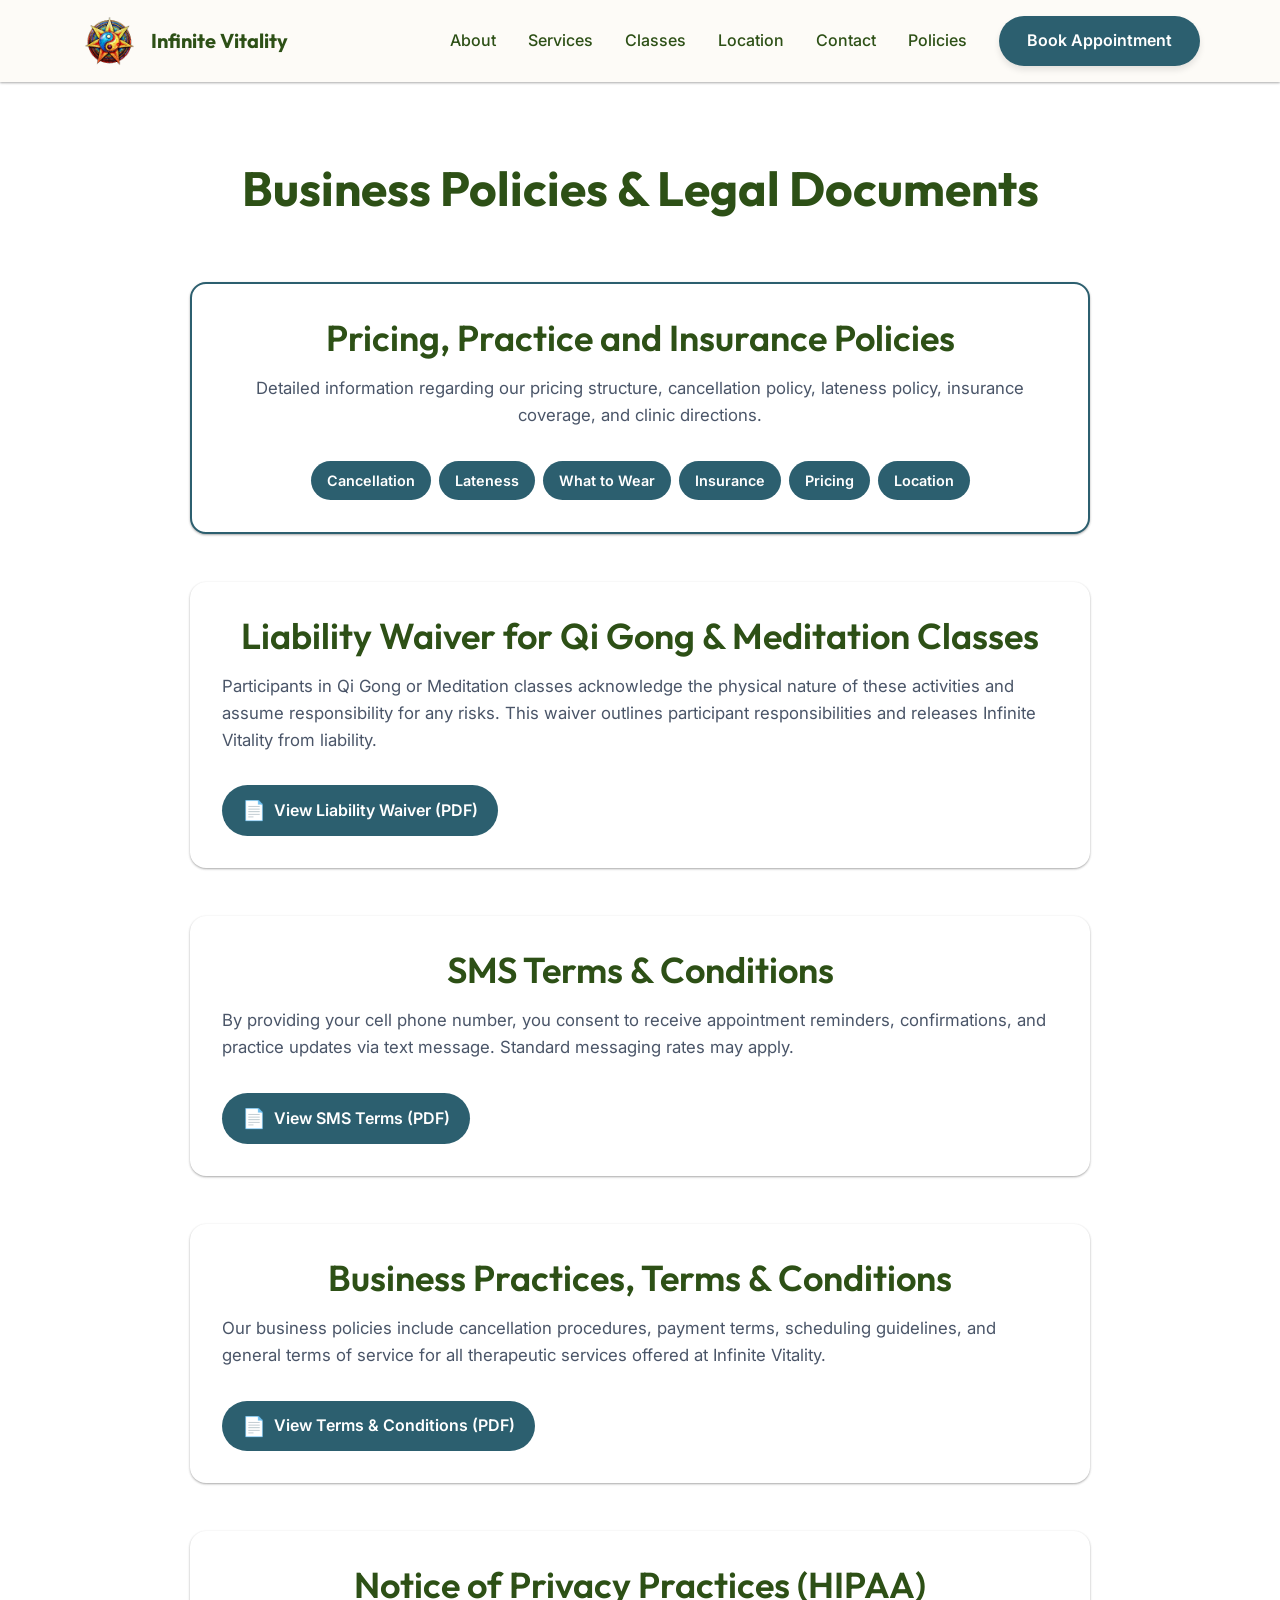
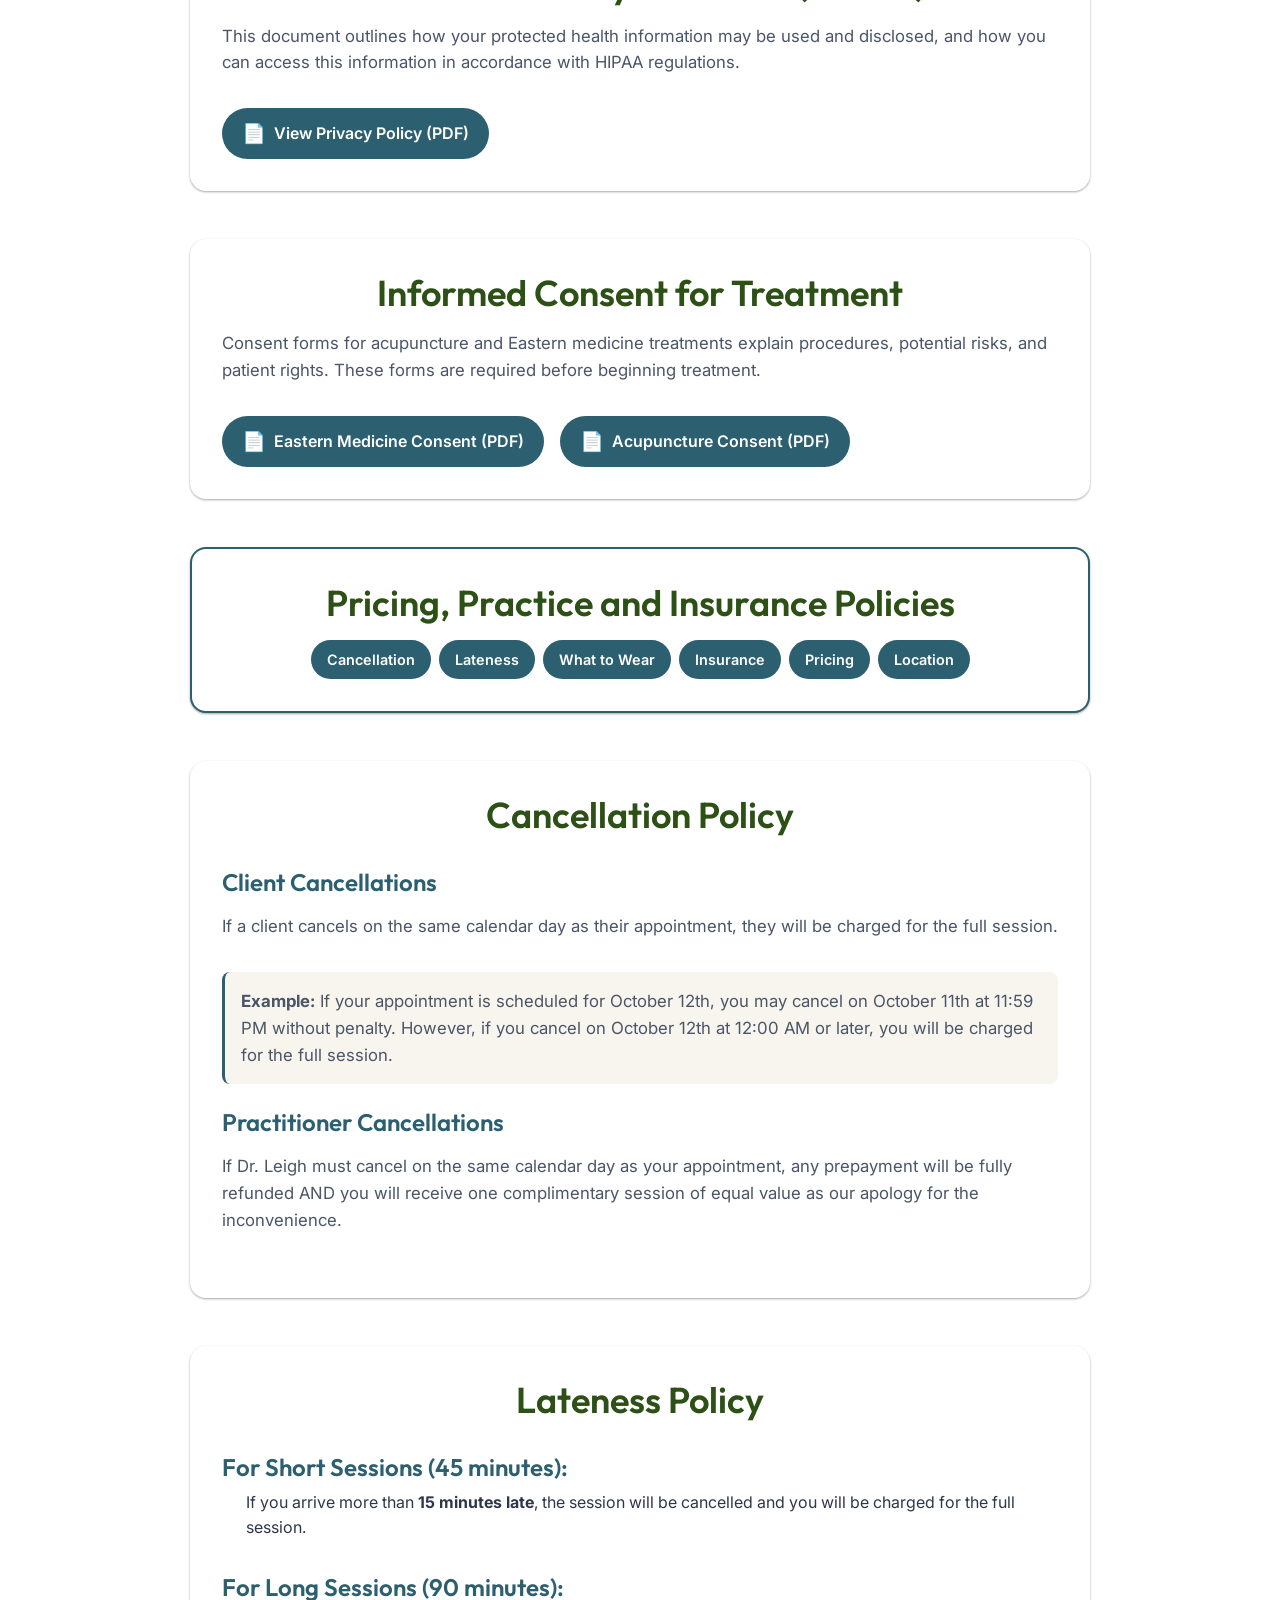
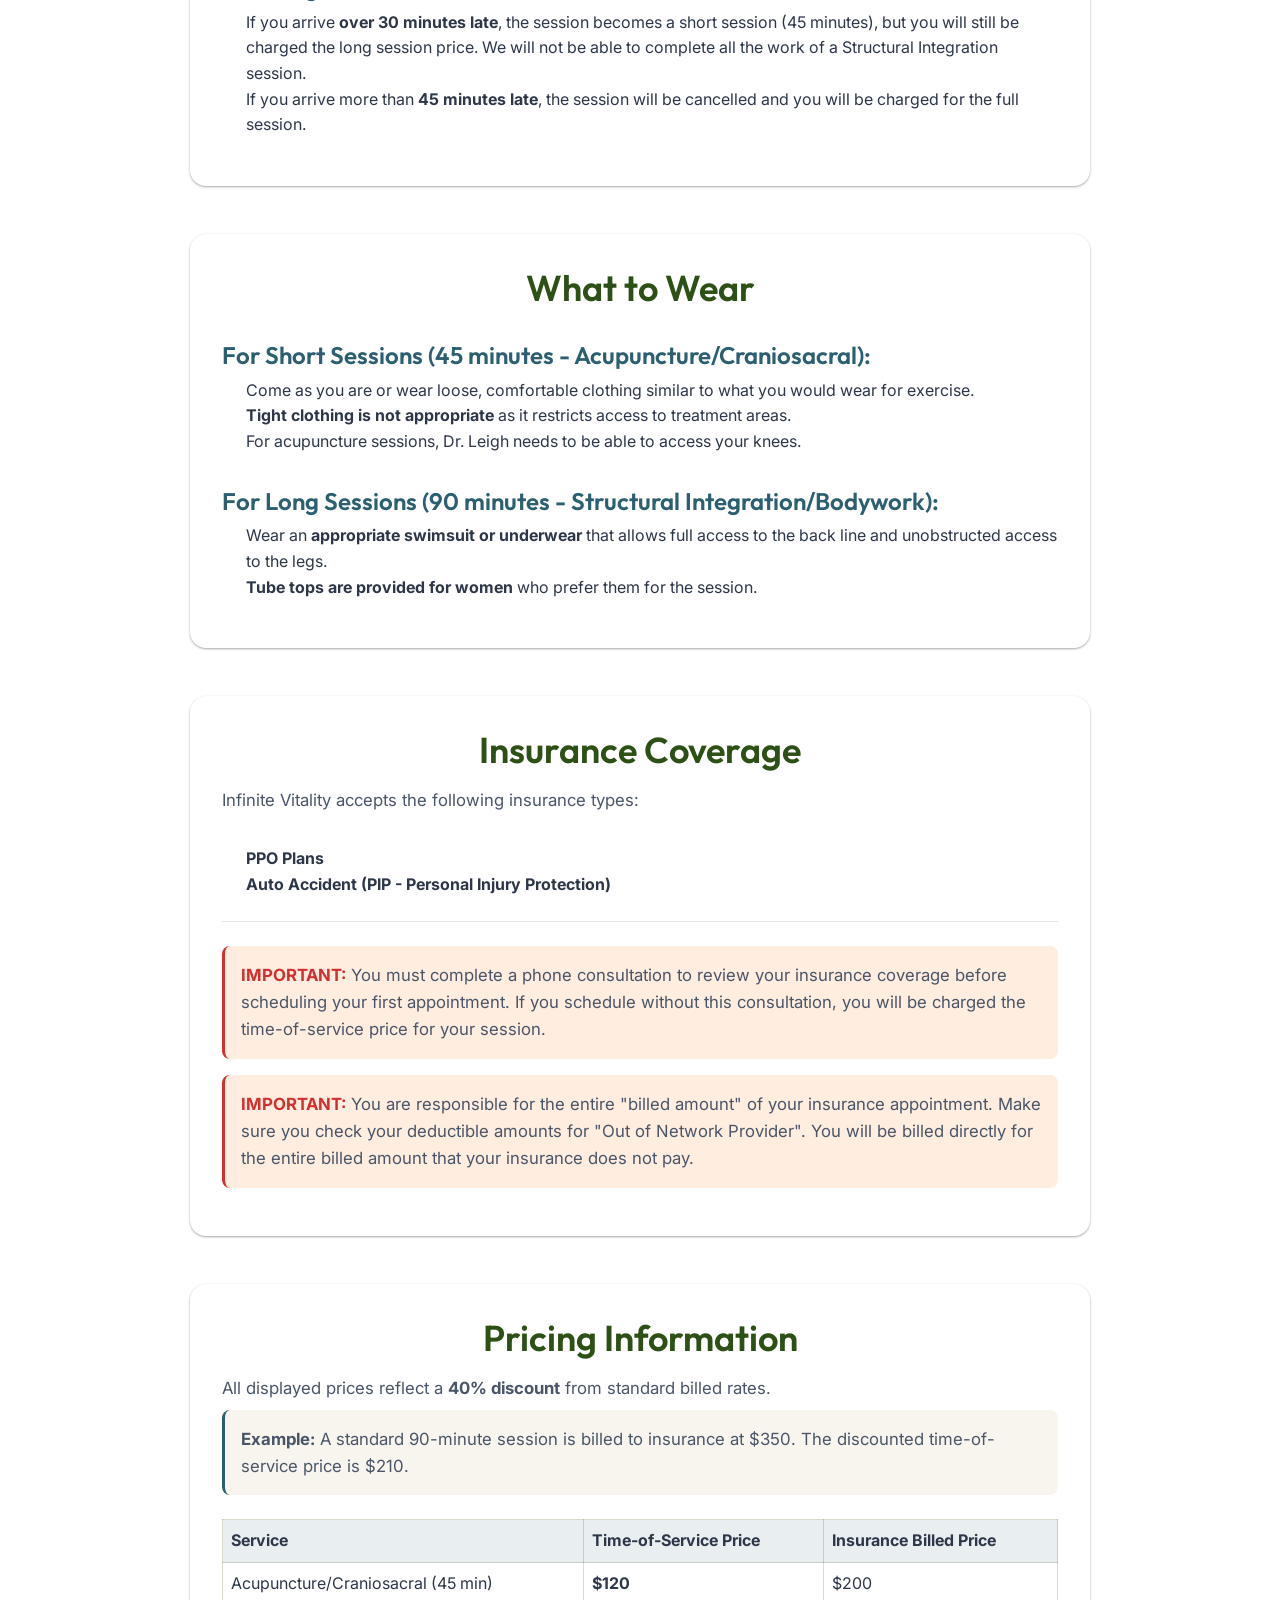
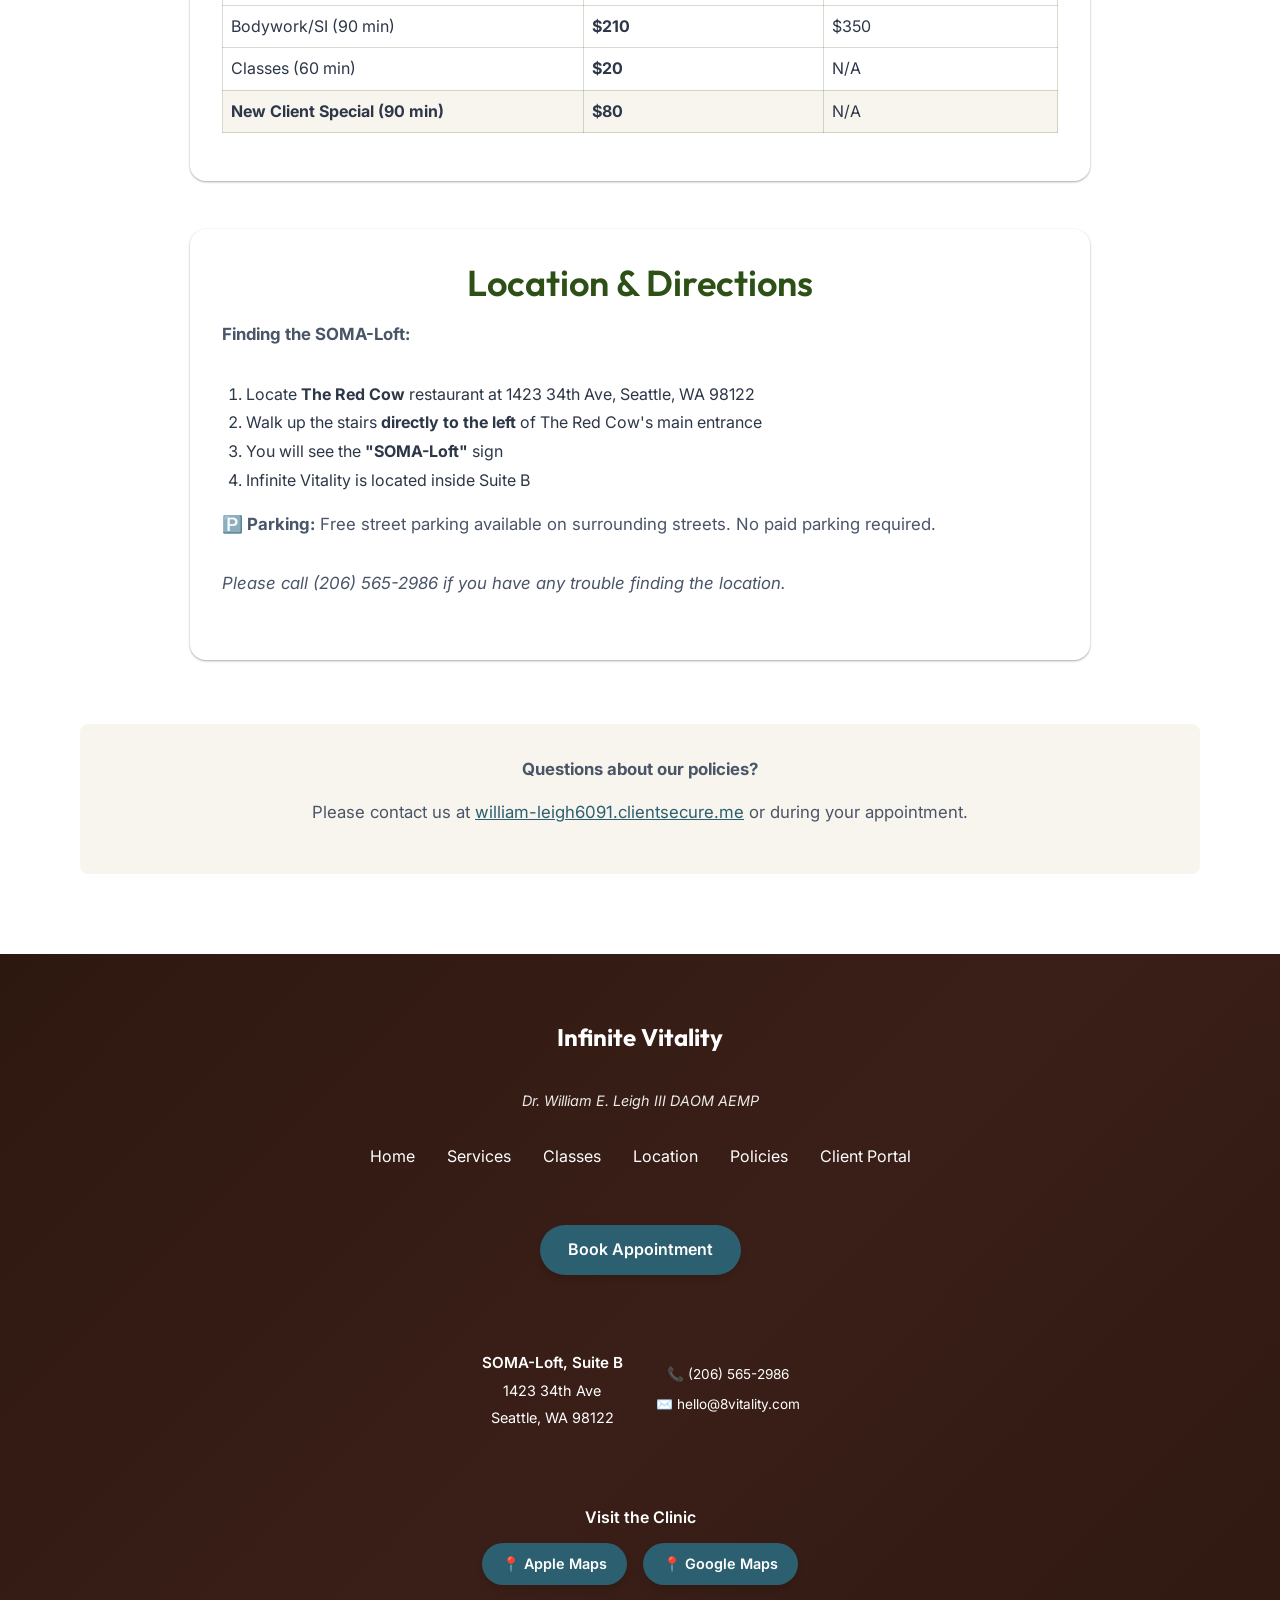
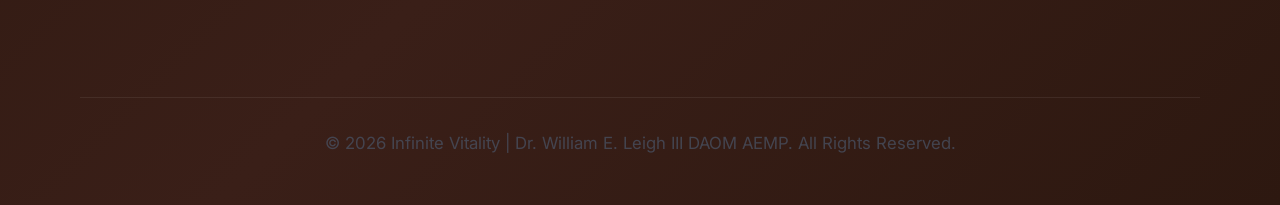
==== Policies/index.html @ d95d21ef "Audit and upgrade mobile responsiveness and SEO for Policies page: move styles to CSS, responsive gr" ====
<!DOCTYPE html>
<html lang="en">

<head>
    <meta charset="UTF-8">
    <meta name="viewport" content="width=device-width, initial-scale=1.0">
    <title>Policies | Infinite Vitality - Dr. William E. Leigh III</title>
    <meta name="description"
        content="Business policies, privacy practices, and terms & conditions for Infinite Vitality in Seattle, WA.">

    <!-- Open Graph / Social Meta Tags -->
    <meta property="og:type" content="website">
    <meta property="og:url" content="https://8vitality.com/Policies/">
    <meta property="og:title" content="Policies | Infinite Vitality - Dr. William E. Leigh III">
    <meta property="og:description"
        content="View our practice policies, insurance information, pricing, and legal documents for holistic medicine services in Seattle.">
    <meta property="og:image" content="https://8vitality.com/resources/hero-extra-large.jpg">

    <!-- Twitter Meta Tags -->
    <meta name="twitter:card" content="summary_large_image">
    <meta name="twitter:title" content="Policies | Infinite Vitality">
    <meta name="twitter:description" content="Practice policies and information for Infinite Vitality in Seattle, WA">
    <meta name="twitter:image" content="https://8vitality.com/resources/hero-extra-large.jpg">

    <!-- Additional SEO Meta Tags -->
    <meta name="author" content="Dr. William E. Leigh III DAOM AEMP">
    <meta name="geo.region" content="US-WA">
    <meta name="geo.placename" content="Seattle">
    <meta name="geo.position" content="47.609722;-122.322222">
    <meta name="ICBM" content="47.609722, -122.322222">
    <meta name="robots" content="index, follow">
    <meta name="language" content="en-US">

    <!-- Fonts -->
    <link rel="preconnect" href="https://fonts.googleapis.com">
    <link rel="preconnect" href="https://fonts.gstatic.com" crossorigin>
    <link href="https://fonts.googleapis.com/css2?family=Inter:wght@400;500;600&family=Outfit:wght@500;700&display=swap"
        rel="stylesheet">

    <!-- Styles -->
    <link rel="stylesheet" href="../css/style.css">

    <!-- Favicon -->
    <link rel="icon" type="image/png" href="../resources/favicon_medium.png" sizes="32x32">
    <link rel="icon" type="image/png" href="../resources/favicon_small.png" sizes="16x16">

    <!-- Canonical URL -->
    <link rel="canonical" href="https://8vitality.com/Policies/">

</head>

<body>

    <header>
        <div class="container">
            <nav>
                <a href="../" class="logo">
                    <img src="../resources/Rainbow-Logo-small.png" alt="Infinite Vitality Logo">
                    <span>Infinite Vitality</span>
                </a>

                <div class="nav-links">
                    <a href="../index.html#about" class="nav-item">About</a>
                    <a href="../index.html#services" class="nav-item">Services</a>
                    <a href="../index.html#classes" class="nav-item">Classes</a>
                    <a href="../index.html#location" class="nav-item">Location</a>
                    <a href="../index.html#contact" class="nav-item">Contact</a>
                    <a href="./index.html" class="nav-item">Policies</a>
                    <a href="https://william-leigh6091.clientsecure.me" class="btn btn-primary" target="_blank"
                        rel="noopener">Book Appointment</a>
                </div>

                <!-- Mobile Menu Toggle -->
                <button class="mobile-menu-toggle" aria-label="Toggle mobile menu" aria-expanded="false">
                    <span class="hamburger-line"></span>
                    <span class="hamburger-line"></span>
                    <span class="hamburger-line"></span>
                </button>
            </nav>
        </div>
    </header>

    <main>
        <!-- Policies Section -->
        <section class="section" style="margin-top: 80px; background-color: var(--color-white);">
            <div class="container">
                <h1 style="text-align: center; margin-bottom: var(--spacing-lg);">Business Policies & Legal Documents
                </h1>

                <div class="policy-grid">

                    <!-- Pricing & Practice Policies Link (New Top Card) -->
                    <article class="policy-card" style="border: 2px solid var(--color-accent); text-align: center;">
                        <h2>Pricing, Practice and Insurance Policies</h2>
                        <p>Detailed information regarding our pricing structure, cancellation policy, lateness policy,
                            insurance coverage, and clinic directions.</p>
                        <div class="policy-links" style="justify-content: center; gap: 0.5rem; margin-top: 1rem;">
                            <a href="#cancellation-policy" class="pdf-link"
                                style="font-size: 0.9rem; padding: 8px 16px;">Cancellation</a>
                            <a href="#lateness-policy" class="pdf-link"
                                style="font-size: 0.9rem; padding: 8px 16px;">Lateness</a>
                            <a href="#what-to-wear-policy" class="pdf-link"
                                style="font-size: 0.9rem; padding: 8px 16px;">What to Wear</a>
                            <a href="#insurance-policy" class="pdf-link"
                                style="font-size: 0.9rem; padding: 8px 16px;">Insurance</a>
                            <a href="#pricing-info" class="pdf-link"
                                style="font-size: 0.9rem; padding: 8px 16px;">Pricing</a>
                            <a href="#location-policy" class="pdf-link"
                                style="font-size: 0.9rem; padding: 8px 16px;">Location</a>
                        </div>
                    </article>

                    <!-- Liability Waiver -->
                    <article class="policy-card">
                        <h2>Liability Waiver for Qi Gong & Meditation Classes</h2>
                        <p>Participants in Qi Gong or Meditation classes acknowledge the physical nature of these
                            activities and assume responsibility for any risks. This waiver outlines participant
                            responsibilities and releases Infinite Vitality from liability.</p>
                        <div class="policy-links">
                            <a href="../resources/Informed-Consent-for-Acupuncture.pdf" target="_blank"
                                class="pdf-link">
                                <span class="pdf-icon"></span>
                                View Liability Waiver (PDF)
                            </a>
                        </div>
                    </article>

                    <!-- Cell Phone/SMS Terms -->
                    <article class="policy-card">
                        <h2>SMS Terms & Conditions</h2>
                        <p>By providing your cell phone number, you consent to receive appointment reminders,
                            confirmations, and practice updates via text message. Standard messaging rates may apply.
                        </p>
                        <div class="policy-links">
                            <a href="../resources/SMS-Terms-and-Conditions.pdf" target="_blank" class="pdf-link">
                                <span class="pdf-icon"></span>
                                View SMS Terms (PDF)
                            </a>
                        </div>
                    </article>

                    <!-- Business Terms -->
                    <article class="policy-card">
                        <h2>Business Practices, Terms & Conditions</h2>
                        <p>Our business policies include cancellation procedures, payment terms, scheduling guidelines,
                            and general terms of service for all therapeutic services offered at Infinite Vitality.</p>
                        <div class="policy-links">
                            <a href="../resources/Terms-and-Conditions.pdf" target="_blank" class="pdf-link">
                                <span class="pdf-icon"></span>
                                View Terms & Conditions (PDF)
                            </a>
                        </div>
                    </article>

                    <!-- Privacy Policy / HIPAA -->
                    <article class="policy-card">
                        <h2>Notice of Privacy Practices (HIPAA)</h2>
                        <p>This document outlines how your protected health information may be used and disclosed, and
                            how you can access this information in accordance with HIPAA regulations.</p>
                        <div class="policy-links">
                            <a href="../resources/Privacy-Policies.pdf" target="_blank" class="pdf-link">
                                <span class="pdf-icon"></span>
                                View Privacy Policy (PDF)
                            </a>
                        </div>
                    </article>

                    <!-- Consent Forms -->
                    <article class="policy-card">
                        <h2>Informed Consent for Treatment</h2>
                        <p>Consent forms for acupuncture and Eastern medicine treatments explain procedures, potential
                            risks, and patient rights. These forms are required before beginning treatment.</p>
                        <div class="policy-links">
                            <a href="../resources/Consent-for-Eaastern-Medicine.pdf" target="_blank" class="pdf-link">
                                <span class="pdf-icon"></span>
                                Eastern Medicine Consent (PDF)
                            </a>
                            <a href="../resources/Informed-Consent-for-Acupuncture.pdf" target="_blank"
                                class="pdf-link">
                                <span class="pdf-icon"></span>
                                Acupuncture Consent (PDF)
                            </a>
                        </div>
                    </article>

                    <!-- Pricing & Practice Policies -->
                    <!-- Pricing & Practice Policies Section Header -->
                    <article class="policy-card" id="pricing-policies"
                        style="border: 2px solid var(--color-accent); text-align: center;">
                        <h2 style="margin:0;">Pricing, Practice and Insurance Policies</h2>
                        <div class="policy-links" style="justify-content: center; gap: 0.5rem; margin-top: 1rem;">
                            <a href="#cancellation-policy" class="pdf-link"
                                style="font-size: 0.9rem; padding: 8px 16px;">Cancellation</a>
                            <a href="#lateness-policy" class="pdf-link"
                                style="font-size: 0.9rem; padding: 8px 16px;">Lateness</a>
                            <a href="#what-to-wear-policy" class="pdf-link"
                                style="font-size: 0.9rem; padding: 8px 16px;">What to Wear</a>
                            <a href="#insurance-policy" class="pdf-link"
                                style="font-size: 0.9rem; padding: 8px 16px;">Insurance</a>
                            <a href="#pricing-info" class="pdf-link"
                                style="font-size: 0.9rem; padding: 8px 16px;">Pricing</a>
                            <a href="#location-policy" class="pdf-link"
                                style="font-size: 0.9rem; padding: 8px 16px;">Location</a>
                        </div>
                    </article>

                    <!-- Cancellation Policy -->
                    <article class="policy-card" id="cancellation-policy">
                        <h2>Cancellation Policy</h2>

                        <h3>Client Cancellations</h3>
                        <p>If a client cancels on the same calendar day as their appointment, they will be charged for
                            the full session.</p>
                        <div
                            style="background: rgba(232, 220, 200, 0.3); padding: 1rem; border-radius: 8px; margin: 0.5rem 0 1rem 0; border-left: 3px solid var(--color-accent);">
                            <p style="margin: 0;"><strong>Example:</strong> If your appointment is scheduled for October
                                12th, you may cancel on October 11th at 11:59 PM without penalty. However, if you cancel
                                on October 12th at 12:00 AM or later, you will be charged for the full session.</p>
                        </div>

                        <h3 style="margin-top: 1.5rem;">Practitioner Cancellations</h3>
                        <p>If Dr. Leigh must cancel on the same calendar day as your appointment, any prepayment will be
                            fully refunded AND you will receive one complimentary session of equal value as our apology
                            for the inconvenience.</p>
                    </article>

                    <!-- Lateness Policy -->
                    <article class="policy-card" id="lateness-policy">
                        <h2>Lateness Policy</h2>

                        <h3>For Short Sessions (45 minutes):</h3>
                        <ul style="margin-left: 1.5rem; margin-bottom: 1rem;">
                            <li>If you arrive more than <strong>15 minutes late</strong>, the session will be cancelled
                                and you will be charged for the full session.</li>
                        </ul>

                        <h3>For Long Sessions (90 minutes):</h3>
                        <ul style="margin-left: 1.5rem; margin-bottom: 1rem;">
                            <li>If you arrive <strong>over 30 minutes late</strong>, the session becomes a short session
                                (45 minutes), but you will still be charged the long session price. We will not be able
                                to complete all the work of a Structural Integration session.</li>
                            <li>If you arrive more than <strong>45 minutes late</strong>, the session will be cancelled
                                and you will be charged for the full session.</li>
                        </ul>
                    </article>

                    <!-- What to Wear -->
                    <article class="policy-card" id="what-to-wear-policy">
                        <h2>What to Wear</h2>

                        <h3>For Short Sessions (45 minutes - Acupuncture/Craniosacral):</h3>
                        <ul style="margin-left: 1.5rem; margin-bottom: 1rem;">
                            <li>Come as you are or wear loose, comfortable clothing similar to what you would wear for
                                exercise.</li>
                            <li><strong>Tight clothing is not appropriate</strong> as it restricts access to treatment
                                areas.</li>
                            <li>For acupuncture sessions, Dr. Leigh needs to be able to access your knees.</li>
                        </ul>

                        <h3>For Long Sessions (90 minutes - Structural Integration/Bodywork):</h3>
                        <ul style="margin-left: 1.5rem; margin-bottom: 1rem;">
                            <li>Wear an <strong>appropriate swimsuit or underwear</strong> that allows full access to
                                the back line and unobstructed access to the legs.</li>
                            <li><strong>Tube tops are provided for women</strong> who prefer them for the session.</li>
                        </ul>
                    </article>

                    <!-- Insurance Coverage -->
                    <article class="policy-card" id="insurance-policy">
                        <h2>Insurance Coverage</h2>

                        <p>Infinite Vitality accepts the following insurance types:</p>
                        <ul style="margin-left: 1.5rem; margin-bottom: 0.5rem;">
                            <li><strong>PPO Plans</strong></li>
                            <li><strong>Auto Accident (PIP - Personal Injury Protection)</strong></li>
                        </ul>
                        <hr style="margin: 1.5rem 0; border: none; border-top: 1px solid rgba(0,0,0,0.1);">

                        <div
                            style="background: rgba(255, 200, 150, 0.3); padding: 1rem; border-radius: 8px; margin: 0.5rem 0 1rem 0; border-left: 3px solid #d32f2f;">
                            <p style="margin: 0;"><strong style="color: #d32f2f;">IMPORTANT:</strong> You must complete
                                a phone consultation to review your insurance coverage before scheduling your first
                                appointment. If you schedule without this consultation, you will be charged the
                                time-of-service price for your session.</p>
                        </div>

                        <div
                            style="background: rgba(255, 200, 150, 0.3); padding: 1rem; border-radius: 8px; margin: 0.5rem 0 1rem 0; border-left: 3px solid #d32f2f;">
                            <p style="margin: 0;"><strong style="color: #d32f2f;">IMPORTANT:</strong> You are
                                responsible for the entire "billed amount" of your insurance appointment. Make sure you
                                check your deductible amounts for "Out of Network Provider". You will be billed directly
                                for the entire billed amount that your insurance does not pay.</p>
                        </div>
                    </article>

                    <!-- Pricing Information -->
                    <article class="policy-card" id="pricing-info">
                        <h2>Pricing Information</h2>

                        <p style="margin-bottom: 0.5rem;">All displayed prices reflect a <strong>40% discount</strong>
                            from standard billed rates.</p>
                        <div
                            style="background: rgba(232, 220, 200, 0.3); padding: 1rem; border-radius: 8px; margin: 0 0 1.5rem 0; border-left: 3px solid var(--color-accent);">
                            <p style="margin: 0;"><strong>Example:</strong> A standard 90-minute session is billed to
                                insurance at $350. The discounted time-of-service price is $210.</p>
                        </div>

                        <div class="table-wrapper">
                            <table style="width: 100%; margin: 1rem 0; border-collapse: collapse;">
                                <thead>
                                    <tr style="background: rgba(44, 95, 111, 0.1);">
                                        <th
                                            style="padding: 0.5rem; text-align: left; border: 1px solid rgba(45, 80, 22, 0.2);">
                                            Service</th>
                                        <th
                                            style="padding: 0.5rem; text-align: left; border: 1px solid rgba(45, 80, 22, 0.2);">
                                            Time-of-Service Price</th>
                                        <th
                                            style="padding: 0.5rem; text-align: left; border: 1px solid rgba(45, 80, 22, 0.2);">
                                            Insurance Billed Price</th>
                                    </tr>
                                </thead>
                                <tbody>
                                    <tr>
                                        <td style="padding: 0.5rem; border: 1px solid rgba(45, 80, 22, 0.2);">
                                            Acupuncture/Craniosacral (45 min)</td>
                                        <td style="padding: 0.5rem; border: 1px solid rgba(45, 80, 22, 0.2);">
                                            <strong>$120</strong>
                                        </td>
                                        <td style="padding: 0.5rem; border: 1px solid rgba(45, 80, 22, 0.2);">$200</td>
                                    </tr>
                                    <tr>
                                        <td style="padding: 0.5rem; border: 1px solid rgba(45, 80, 22, 0.2);">
                                            Bodywork/SI
                                            (90 min)</td>
                                        <td style="padding: 0.5rem; border: 1px solid rgba(45, 80, 22, 0.2);">
                                            <strong>$210</strong>
                                        </td>
                                        <td style="padding: 0.5rem; border: 1px solid rgba(45, 80, 22, 0.2);">$350</td>
                                    </tr>
                                    <tr>
                                        <td style="padding: 0.5rem; border: 1px solid rgba(45, 80, 22, 0.2);">Classes
                                            (60
                                            min)</td>
                                        <td style="padding: 0.5rem; border: 1px solid rgba(45, 80, 22, 0.2);">
                                            <strong>$20</strong>
                                        </td>
                                        <td style="padding: 0.5rem; border: 1px solid rgba(45, 80, 22, 0.2);">N/A</td>
                                    </tr>
                                    <tr style="background: rgba(232, 220, 200, 0.3);">
                                        <td style="padding: 0.5rem; border: 1px solid rgba(45, 80, 22, 0.2);">
                                            <strong>New
                                                Client Special (90 min)</strong></td>
                                        <td style="padding: 0.5rem; border: 1px solid rgba(45, 80, 22, 0.2);">
                                            <strong>$80</strong>
                                        </td>
                                        <td style="padding: 0.5rem; border: 1px solid rgba(45, 80, 22, 0.2);">N/A</td>
                                    </tr>
                                </tbody>
                            </table>
                        </div>
                    </article>

                    <!-- Location & Directions -->
                    <article class="policy-card" id="location-policy">
                        <h2>Location & Directions</h2>

                        <p><strong>Finding the SOMA-Loft:</strong></p>
                        <ol style="margin-left: 1.5rem; line-height: 1.8;">
                            <li>Locate <strong>The Red Cow</strong> restaurant at 1423 34th Ave, Seattle, WA 98122</li>
                            <li>Walk up the stairs <strong>directly to the left</strong> of The Red Cow's main entrance
                            </li>
                            <li>You will see the <strong>"SOMA-Loft"</strong> sign</li>
                            <li>Infinite Vitality is located inside Suite B</li>
                        </ol>

                        <p style="margin-top: 1rem;"><strong>🅿️ Parking:</strong> Free street parking available on
                            surrounding streets. No paid parking required.</p>

                        <p style="margin-top: 1rem;"><em>Please call (206) 565-2986 if you have any trouble finding the
                                location.</em></p>
                    </article>

                </div>

                <div
                    style="text-align: center; margin-top: var(--spacing-lg); padding: var(--spacing-md); background: rgba(232, 220, 200, 0.3); border-radius: var(--radius-md);">
                    <p><strong>Questions about our policies?</strong></p>
                    <p>Please contact us at <a href="https://william-leigh6091.clientsecure.me"
                            style="color: var(--color-accent); text-decoration: underline;">william-leigh6091.clientsecure.me</a>
                        or during your appointment.</p>
                </div>
            </div>
        </section>
    </main>

    <!-- Schema.org Structured Data -->
    <script type="application/ld+json">
    {
      "@context": "https://schema.org",
      "@type": "WebPage",
      "name": "Policies | Infinite Vitality",
      "description": "Business policies, privacy practices, and terms & conditions for Infinite Vitality in Seattle, WA.",
      "url": "https://8vitality.com/Policies/",
      "isPartOf": {
          "@type": "MedicalBusiness",
          "name": "Infinite Vitality",
          "url": "https://8vitality.com",
          "telephone": "+1-206-565-2986",
          "image": "https://8vitality.com/resources/hero-extra-large.jpg"
      }
    }
    </script>

    <footer>
        <div class="container footer-content">
            <div class="footer-logo">Infinite Vitality</div>
            <p style="margin: 0; font-style: italic; font-size: 0.9rem; color: #ffffff; opacity: 0.9;">Dr.
                William E. Leigh III DAOM AEMP</p>
            <div class="footer-nav">
                <a href="../index.html">Home</a>
                <a href="../index.html#services">Services</a>
                <a href="../index.html#classes">Classes</a>
                <a href="../index.html#location">Location</a>
                <a href="./index.html">Policies</a>
                <a href="https://william-leigh6091.clientsecure.me" target="_blank" rel="noopener">Client Portal</a>
            </div>

            <!-- Book Appointment Button -->
            <div style="text-align: center; margin: 1.5rem 0 1rem;">
                <a href="https://william-leigh6091.clientsecure.me" class="btn btn-primary" target="_blank"
                    rel="noopener">Book Appointment</a>
            </div>

            <!-- Address & Contact Split Layout -->
            <div
                style="display: grid; grid-template-columns: 1fr 1fr; gap: 2rem; max-width: 700px; margin: 1.5rem auto 1rem; text-align: center; color: #ffffff;">
                <!-- Address Section (Left) -->
                <div>
                    <p style="margin: 0.25rem 0; font-weight: 600; font-size: 0.95rem; color: #ffffff;">SOMA-Loft, Suite
                        B</p>
                    <p style="margin: 0.25rem 0; font-size: 0.9rem; color: #ffffff;">1423 34th Ave</p>
                    <p style="margin: 0.25rem 0; font-size: 0.9rem; color: #ffffff;">Seattle, WA 98122</p>
                </div>

                <!-- Contact Info (Right) -->
                <div style="display: flex; flex-direction: column; justify-content: center;">
                    <p style="margin: 0.25rem 0; font-size: 0.85rem; color: #ffffff;">📞 (206) 565-2986</p>
                    <p style="margin: 0.25rem 0; font-size: 0.85rem; color: #ffffff;">✉️ hello@8vitality.com</p>
                </div>
            </div>

            <!-- Map Links -->
            <div style="text-align: center; margin: 1.5rem 0 1rem;">
                <p style="margin: 0 0 0.75rem; font-weight: 600; font-size: 1rem; color: #ffffff;">Visit the Clinic</p>
                <div style="display: flex; gap: 1rem; justify-content: center; flex-wrap: wrap;">
                    <a href="https://maps.apple.com/?address=1423+34th+Ave,Suite+B,Seattle,WA+89122" target="_blank"
                        class="btn btn-primary" style="font-size: 0.9rem; padding: 0.6rem 1.25rem;">📍 Apple Maps</a>
                    <a href="https://www.google.com/maps/search/Infinite+Vitality+1423+34th+Ave,+Suite+B,+Seattle+WA+89122"
                        target="_blank" class="btn btn-primary" style="font-size: 0.9rem; padding: 0.6rem 1.25rem;">📍
                        Google Maps</a>
                </div>
            </div>

            <div class="copyright">
                <p>&copy; 2026 Infinite Vitality | Dr. William E. Leigh III DAOM AEMP. All Rights Reserved.</p>
            </div>
        </div>
    </footer>

    <!-- Mobile Menu Script -->
    <script>
        // Mobile menu toggle
        document.addEventListener('DOMContentLoaded', function () {
            const menuToggle = document.querySelector('.mobile-menu-toggle');
            const navLinks = document.querySelector('.nav-links');

            if (menuToggle) {
                menuToggle.addEventListener('click', function () {
                    const isExpanded = this.getAttribute('aria-expanded') === 'true';
                    this.setAttribute('aria-expanded', !isExpanded);
                    this.classList.toggle('active');
                    navLinks.classList.toggle('active');
                    document.body.classList.toggle('menu-open');
                });

                // Close menu when clicking nav links
                const navItems = navLinks.querySelectorAll('a');
                navItems.forEach(item => {
                    item.addEventListener('click', function () {
                        menuToggle.classList.remove('active');
                        navLinks.classList.remove('active');
                        menuToggle.setAttribute('aria-expanded', 'false');
                        document.body.classList.remove('menu-open');
                    });
                });
            }
        });
    </script>

</body>

</html>
---- css/style.css ----
/* Variable Definitions */
:root {
    --color-bg: #FDFBF7;
    /* Lighter cream for main bg */
    --color-bg-alt: #E8DCC8;
    /* Beige/Tan from original */
    --color-primary: #2D5016;
    /* Dark Green */
    --color-secondary: #4A7C2E;
    /* Medium Green */
    --color-accent: #2c5f6f;
    /* Teal/Blue */
    --color-text-main: #2D3748;
    --color-text-light: #F7FAFC;
    --color-white: #ffffff;

    --font-heading: 'Outfit', sans-serif;
    --font-body: 'Inter', sans-serif;

    --spacing-xs: 0.5rem;
    --spacing-sm: 1rem;
    --spacing-md: 2rem;
    --spacing-lg: 4rem;
    --spacing-xl: 8rem;

    --shadow-sm: 0 1px 3px rgba(0, 0, 0, 0.12), 0 1px 2px rgba(0, 0, 0, 0.24);
    --shadow-md: 0 4px 6px rgba(0, 0, 0, 0.1);
    --shadow-lg: 0 10px 15px rgba(0, 0, 0, 0.1);

    --radius-md: 8px;
    --radius-lg: 16px;

    --transition-fast: 0.2s ease;
    --transition-smooth: 0.4s cubic-bezier(0.16, 1, 0.3, 1);
}

/* Reset & Base */
*,
*::before,
*::after {
    box-sizing: border-box;
    margin: 0;
    padding: 0;
}

html {
    scroll-behavior: smooth;
    font-size: 16px;
    height: 100%;
}

body {
    font-family: var(--font-body);
    color: var(--color-text-main);
    background-color: var(--color-bg);
    line-height: 1.6;
    overflow-x: hidden;
    height: 100%;
    display: flex;
    flex-direction: column;
}

h1,
h2,
h3,
h4,
h5,
h6 {
    font-family: var(--font-heading);
    color: var(--color-primary);
    line-height: 1.2;
    margin-bottom: var(--spacing-sm);
}

a {
    text-decoration: none;
    color: inherit;
    transition: var(--transition-fast);
}

ul {
    list-style: none;
}

img {
    max-width: 100%;
    display: block;
    height: auto;
}

/* Layout Utilities */
.container {
    width: 90%;
    max-width: 1200px;
    margin: 0 auto;
    padding: 0 var(--spacing-sm);
}

.section {
    padding: 5rem 0;
}

/* Typography */
h1 {
    font-size: 3rem;
    font-weight: 700;
}

h2 {
    font-size: 2.25rem;
    font-weight: 600;
    text-align: center;
    margin-bottom: var(--spacing-lg);
}

h3 {
    font-size: 1.5rem;
    font-weight: 600;
}

p {
    margin-bottom: var(--spacing-sm);
    font-size: 1.05rem;
    color: #4A5568;
}

/* Buttons */
.btn {
    display: inline-block;
    padding: 12px 28px;
    font-weight: 600;
    font-size: 1rem;
    border-radius: 50px;
    transition: var(--transition-smooth);
    cursor: pointer;
    text-align: center;
}

.btn-primary {
    background-color: var(--color-accent);
    color: var(--color-white);
    box-shadow: var(--shadow-md);
}

.btn-primary:hover {
    transform: translateY(-2px);
    box-shadow: var(--shadow-lg);
    background-color: #1e4450;
}

.btn-outline {
    border: 2px solid var(--color-primary);
    color: var(--color-primary);
    background: transparent;
}

.btn-outline:hover {
    background: var(--color-primary);
    color: var(--color-white);
}

/* Header & Nav */
header {
    background-color: rgba(253, 251, 247, 0.95);
    backdrop-filter: blur(10px);
    position: fixed;
    width: 100%;
    top: 0;
    z-index: 1000;
    box-shadow: var(--shadow-sm);
    padding: var(--spacing-sm) 0;
}

nav {
    display: flex;
    justify-content: space-between;
    align-items: center;
}

.logo {
    display: flex;
    align-items: center;
    gap: 12px;
    font-family: var(--font-heading);
    font-weight: 700;
    font-size: 1.25rem;
    color: var(--color-primary);
}

.logo img {
    height: 50px;
    width: auto;
}

.nav-links {
    display: flex;
    align-items: center;
    gap: var(--spacing-md);
}

.nav-links a.nav-item {
    font-weight: 500;
    color: var(--color-primary);
    font-size: 1rem;
}

.nav-links a.nav-item:hover {
    color: #ff3333;
}

/* Mobile Menu Toggle */
.mobile-menu-toggle {
    display: none;
    flex-direction: column;
    gap: 5px;
    background: none;
    border: none;
    cursor: pointer;
    padding: 8px;
    z-index: 1001;
}

.hamburger-line {
    width: 28px;
    height: 3px;
    background-color: var(--color-primary);
    border-radius: 3px;
    transition: all 0.3s ease;
}

.mobile-menu-toggle.active .hamburger-line:nth-child(1) {
    transform: rotate(45deg) translate(8px, 8px);
}

.mobile-menu-toggle.active .hamburger-line:nth-child(2) {
    opacity: 0;
}

.mobile-menu-toggle.active .hamburger-line:nth-child(3) {
    transform: rotate(-45deg) translate(7px, -7px);
}

/* Accessibility - Focus States */
a:focus,
button:focus,
.btn:focus {
    outline: 3px solid var(--color-accent);
    outline-offset: 2px;
}

/* Skip to main content link for accessibility */
.skip-to-main {
    position: absolute;
    left: -9999px;
    z-index: 999;
    padding: 1em;
    background-color: var(--color-accent);
    color: white;
    text-decoration: none;
}

.skip-to-main:focus {
    left: 50%;
    transform: translateX(-50%);
    top: 10px;
}

/* Section Spacers */
.section-spacer {
    display: flex;
    justify-content: center;
    align-items: center;
    padding: 6.75rem 0;
    background: linear-gradient(to bottom,
            rgba(255, 255, 255, 0) 0%,
            rgba(255, 255, 255, 1) 20%,
            rgba(255, 255, 255, 1) 80%,
            rgba(255, 255, 255, 0) 100%);
}

.section-spacer img {
    width: 180px;
    max-width: 180px;
    height: auto;
    opacity: 0.7;
    filter: drop-shadow(0 2px 4px rgba(0, 0, 0, 0.1));
    margin: 0 auto;
}


/* Hero Section */
.hero {
    margin-top: 80px;
    /* Offset fixed header */
    padding: var(--spacing-md) 0 var(--spacing-xl);
    background: linear-gradient(135deg, rgba(232, 220, 200, 0.3) 0%, rgba(253, 251, 247, 1) 100%);
    position: relative;
    overflow: hidden;
}

.hero-content {
    display: flex;
    flex-direction: column;
    align-items: center;
    gap: var(--spacing-lg);
    max-width: 1400px;
}

.hero-image {
    width: 100%;
    max-width: 1400px;
    display: flex;
    justify-content: center;
}

.hero-image img {
    border-radius: var(--radius-lg);
    box-shadow: var(--shadow-lg);
    width: 100%;
    height: auto;
    object-fit: cover;
}

.hero-text {
    text-align: center;
    max-width: 800px;
    padding: 0 var(--spacing-md);
}

.hero-text h1 {
    color: var(--color-primary);
    margin-bottom: var(--spacing-md);
    line-height: 1.1;
}

.hero-text p {
    font-size: 1.2rem;
    color: #4A5568;
    margin-bottom: var(--spacing-md);
    margin-left: auto;
    margin-right: auto;
}

.hero-buttons {
    display: flex;
    gap: 1rem;
    flex-wrap: wrap;
    justify-content: center;
}

/* Introduction / Philosophy */
.philosophy {
    background-color: var(--color-white);
    text-align: center;
}

.philosophy p {
    max-width: 800px;
    margin: 0 auto var(--spacing-md);
}

/* New Client Promotion Section */
.new-client-promo-section {
    padding: var(--spacing-xl) 0;
}

.promo-content {
    display: flex;
    gap: var(--spacing-lg);
    align-items: center;
    max-width: 1200px;
    margin: 0 auto;
}

.promo-image {
    flex: 1;
    min-width: 300px;
}

.promo-text {
    flex: 1.2;
    min-width: 300px;
}

.promo-badge {
    background: rgba(255, 255, 255, 0.9);
    border: 3px solid var(--color-accent);
    border-radius: var(--radius-lg);
    padding: var(--spacing-md);
    text-align: center;
    margin: var(--spacing-md) 0;
    box-shadow: var(--shadow-md);
}

.promo-badge p:nth-child(2) {
    text-shadow: 2px 2px 4px rgba(0, 0, 0, 0.1);
}

/* Services Grid */
.services {
    background-color: #F7FAFC;
}

/* Services & Classes - Vertical Layout */
.services-grid {
    display: flex;
    flex-direction: column;
    gap: var(--spacing-lg);
    max-width: 900px;
    margin: 0 auto;
}

.service-card {
    background: var(--color-white);
    border-radius: var(--radius-lg);
    box-shadow: var(--shadow-sm);
    transition: var(--transition-smooth);
    display: flex;
    flex-direction: row;
    align-items: flex-start;
    gap: var(--spacing-md);
    padding: var(--spacing-md);
    min-height: 300px;
    /* Ensures uniform height */
}

.service-card:hover {
    box-shadow: var(--shadow-lg);
}

.service-image {
    flex-shrink: 0;
    width: 300px;
    height: 300px;
    aspect-ratio: 1 / 1;
    overflow: hidden;
    border-radius: var(--radius-md);
}

.service-image img {
    width: 100%;
    height: 100%;
    object-fit: cover;
    transition: transform 0.6s ease;
}

.service-card:hover .service-image img {
    transform: scale(1.05);
}

.service-content {
    flex: 1;
    display: flex;
    flex-direction: column;
    justify-content: space-between;
}

.service-content h3 {
    margin-bottom: var(--spacing-sm);
    color: var(--color-primary);
}

.service-pricing {
    font-size: 0.9rem;
    color: var(--color-accent);
    font-weight: 600;
    margin: -0.5rem 0 0.75rem 0 !important;
    font-style: italic;
}

.service-content p {
    font-size: 1.05rem;
    line-height: 1.7;
    margin-bottom: var(--spacing-md);
}

.service-links {
    display: flex;
    flex-direction: column;
    gap: 0.5rem;
    margin-top: auto;
}

.service-link {
    font-weight: 600;
    color: var(--color-accent);
    display: inline-flex;
    align-items: center;
    gap: 4px;
    font-size: 0.95rem;
}

.service-link:hover {
    gap: 8px;
    /* Arrow animation */
    text-decoration: underline;
}

/* Location Section */
.location {
    background-color: var(--color-bg-alt);
    padding: var(--spacing-lg) 0;
}

.location-container {
    display: flex;
    flex-direction: column;
    align-items: center;
    text-align: center;
}

/* Location Section */
.location {
    background-color: var(--color-bg-alt);
    padding: var(--spacing-lg) 0;
}

.location-container {
    display: flex;
    flex-direction: column;
    align-items: center;
    text-align: center;
}

/* Centered Map Links */
.map-links-centered {
    display: flex;
    gap: var(--spacing-sm);
    justify-content: center;
    flex-wrap: wrap;
}

.map-links-centered .btn {
    min-width: 180px;
    padding: 0.6rem 1.25rem;
    font-size: 0.95rem;
}

/* Stacked Wide Cards */
.location-cards-stacked {
    display: flex;
    flex-direction: column;
    gap: 0.75rem;
    width: 100%;
    max-width: 800px;
    margin: 0 auto;
}

.location-wide-card {
    background: rgba(255, 255, 255, 0.7);
    padding: 1rem 1.25rem;
    border-radius: var(--radius-md);
    border: 1px solid rgba(45, 80, 22, 0.1);
    text-align: left;
    box-shadow: var(--shadow-sm);
    transition: var(--transition-smooth);
}

.location-wide-card:hover {
    box-shadow: var(--shadow-md);
}

.location-wide-card h3 {
    text-align: center;
    color: var(--color-primary);
}


/* Footer */
footer {
    background: linear-gradient(135deg, #2d1810 0%, #3a1f18 50%, #2d1810 100%);
    color: #ffffff;
    padding: var(--spacing-lg) 0 var(--spacing-md);
    margin-top: auto;
}

.footer-content {
    display: flex;
    flex-direction: column;
    align-items: center;
    text-align: center;
    gap: var(--spacing-md);
}

.footer-logo {
    font-family: var(--font-heading);
    font-size: 1.5rem;
    font-weight: 700;
    color: var(--color-white);
}

.footer-nav {
    display: flex;
    gap: var(--spacing-md);
    flex-wrap: wrap;
    justify-content: center;
}

.footer-nav a:hover {
    color: #00d9ff;
    text-decoration: underline;
}

.copyright {
    margin-top: var(--spacing-lg);
    font-size: 0.9rem;
    opacity: 0.7;
    border-top: 1px solid rgba(255, 255, 255, 0.1);
    padding-top: var(--spacing-md);
    width: 100%;
    text-align: center;
}

/* Responsive - Mobile Devices */
@media (max-width: 768px) {

    /* Typography adjustments */
    h1 {
        font-size: 2.25rem;
    }

    h2 {
        font-size: 2rem;
    }

    h3 {
        font-size: 1.35rem;
    }

    p {
        font-size: 1rem;
    }

    /* Hero section mobile */
    .hero {
        padding: var(--spacing-md) 0;
    }

    .hero-image {
        max-width: 100%;
    }

    .hero-text h1 {
        font-size: 2rem;
    }

    .hero-text p {
        font-size: 1.1rem;
    }

    /* Mobile Navigation */
    .mobile-menu-toggle {
        display: flex;
    }

    .nav-links {
        position: fixed;
        top: 76px;
        left: 0;
        right: 0;
        background-color: var(--color-bg);
        flex-direction: column;
        align-items: stretch;
        gap: 0;
        padding: var(--spacing-md);
        box-shadow: var(--shadow-lg);
        transform: translateX(100%);
        transition: transform 0.3s ease;
        max-height: calc(100vh - 76px);
        overflow-y: auto;
    }

    .nav-links.active {
        transform: translateX(0);
    }

    .nav-links a.nav-item,
    .nav-links .spwidget-button {
        padding: var(--spacing-sm) 0;
        border-bottom: 1px solid rgba(45, 80, 22, 0.1);
        text-align: center;
        font-size: 1.1rem;
    }

    .nav-links .spwidget-button {
        margin-top: var(--spacing-sm);
        border-bottom: none;
    }

    /* Prevent scroll when menu open */
    body.menu-open {
        overflow: hidden;
    }

    /* Service cards - ensure vertical layout */
    .service-card {
        flex-direction: column;
        min-height: auto;
    }

    .service-image {
        width: 100%;
        height: 250px;
    }

    /* Buttons - touch-friendly */
    .btn,
    .spwidget-button {
        min-height: 44px;
        min-width: 44px;
        padding: 14px 28px;
        font-size: 1.05rem;
    }

    .hero-buttons {
        flex-direction: column;
        width: 100%;
    }

    .hero-buttons a {
        width: 100%;
        text-align: center;
    }

    /* Location section mobile */
    .map-links-centered {
        flex-direction: column;
    }

    .map-links-centered .btn {
        width: 100%;
    }

    .location-wide-card h3 {
        font-size: 1.25rem;
    }

    .location-wide-card div[style*="grid"] {
        grid-template-columns: 1fr !important;
    }

    /* Promo section mobile */
    .promo-content {
        flex-direction: column-reverse;
    }

    .promo-image,
    .promo-text {
        min-width: 100%;
    }

    .promo-badge p:nth-child(2) {
        font-size: 2rem !important;
    }

    /* Footer */
    .footer-nav {
        flex-direction: column;
        gap: var(--spacing-sm);
    }

    .footer-nav a {
        font-size: 1rem;
    }

    /* Footer grid mobile - stack address and contact */
    footer div[style*="grid-template-columns"] {
        grid-template-columns: 1fr !important;
        gap: 1rem !important;
    }

    /* Increase spacing for touch */
    .service-links a {
        min-height: 44px;
        padding: var(--spacing-xs) 0;
    }

    /* Container padding adjustment */
    .container {
        width: 95%;
    }

    /* Section spacing */
    .section {
        padding: var(--spacing-lg) 0;
    }

    /* Footer buttons - ensure touch-friendly sizing */
    footer .btn,
    footer .spwidget-button {
        width: 100%;
        max-width: 300px;
        min-height: 44px;
        padding: 14px 28px;
        font-size: 1rem;
        margin: 0 auto;
        display: block;
    }

    /* Map buttons - stack vertically on mobile */
    footer div[style*="display: flex"] {
        flex-direction: column !important;
        align-items: center;
    }

    footer div[style*="display: flex"] a {
        width: 100%;
        max-width: 300px;
    }

    /* Footer spacing adjustments for mobile */
    footer div[style*="margin: 1.5rem"] {
        margin: 1rem 0 !important;
    }
}

/* Tablet pro optimization */
@media (min-width: 769px) and (max-width: 1024px) {
    .service-card {
        flex-direction: column;
    }

    .service-image {
        width: 100%;
        height: 300px;
    }
}

/* Large screens */
@media (min-width: 1400px) {
    .container {
        max-width: 1400px;
    }
}
/* ------------------------------
   Policy Page Styles
   ------------------------------ */
.policy-grid {
    display: grid;
    grid-template-columns: 1fr;
    gap: 3rem;
    max-width: 900px;
    margin: 0 auto;
}

.policy-card {
    background: var(--color-white);
    border-radius: var(--radius-lg);
    box-shadow: var(--shadow-sm);
    padding: var(--spacing-md);
    transition: var(--transition-smooth);
}

.policy-card:hover {
    box-shadow: var(--shadow-lg);
}

.policy-card h2 {
    margin-bottom: var(--spacing-sm);
}

.policy-card p {
    margin-bottom: var(--spacing-md);
}

.policy-card h3 {
    font-size: 1.5rem;
    color: var(--color-accent);
    margin-top: 2rem;
    margin-bottom: 1rem;
}

.policy-links {
    display: flex;
    flex-wrap: wrap;
    gap: var(--spacing-sm);
}

.pdf-link {
    display: inline-flex;
    align-items: center;
    gap: 8px;
    padding: 10px 20px;
    background-color: var(--color-accent);
    color: var(--color-white);
    border-radius: 50px;
    font-weight: 600;
    text-decoration: none;
    transition: var(--transition-smooth);
}

.pdf-link:hover {
    transform: translateY(-2px);
    box-shadow: var(--shadow-md);
    background-color: #1e4450;
}

.pdf-icon::before {
    content: "📄";
    font-size: 1.2em;
}

#pricing-policies {
    scroll-margin-top: 100px;
}

/* Reduce spacing between subheadings and lists */
.policy-card h3 + ul {
    margin-top: -0.5rem;
}

/* ------------------------------
   Mobile Optimization for Policies
   ------------------------------ */
@media (max-width: 768px) {
    .policy-grid {
        gap: 1.5rem; /* Reduced from 3rem for mobile */
    }
    
    .policy-card {
        padding: 1.25rem;
    }

    /* Wrap quick links for touch targets */
    .policy-links {
        gap: 0.5rem;
    }

    .policy-links a {
        font-size: 0.9rem;
        padding: 10px 16px;
        flex: 1 1 auto; /* fluid width buttons */
        justify-content: center;
        text-align: center;
    }

    /* Responsive Table Styles */
    .table-wrapper {
        overflow-x: auto;
        -webkit-overflow-scrolling: touch;
        margin-bottom: 1rem;
        border-radius: 8px;
        border: 1px solid rgba(0,0,0,0.05);
    }
    
    .policy-card table {
        min-width: 600px; /* Force horizontal scroll */
        font-size: 0.9rem;
    }
}
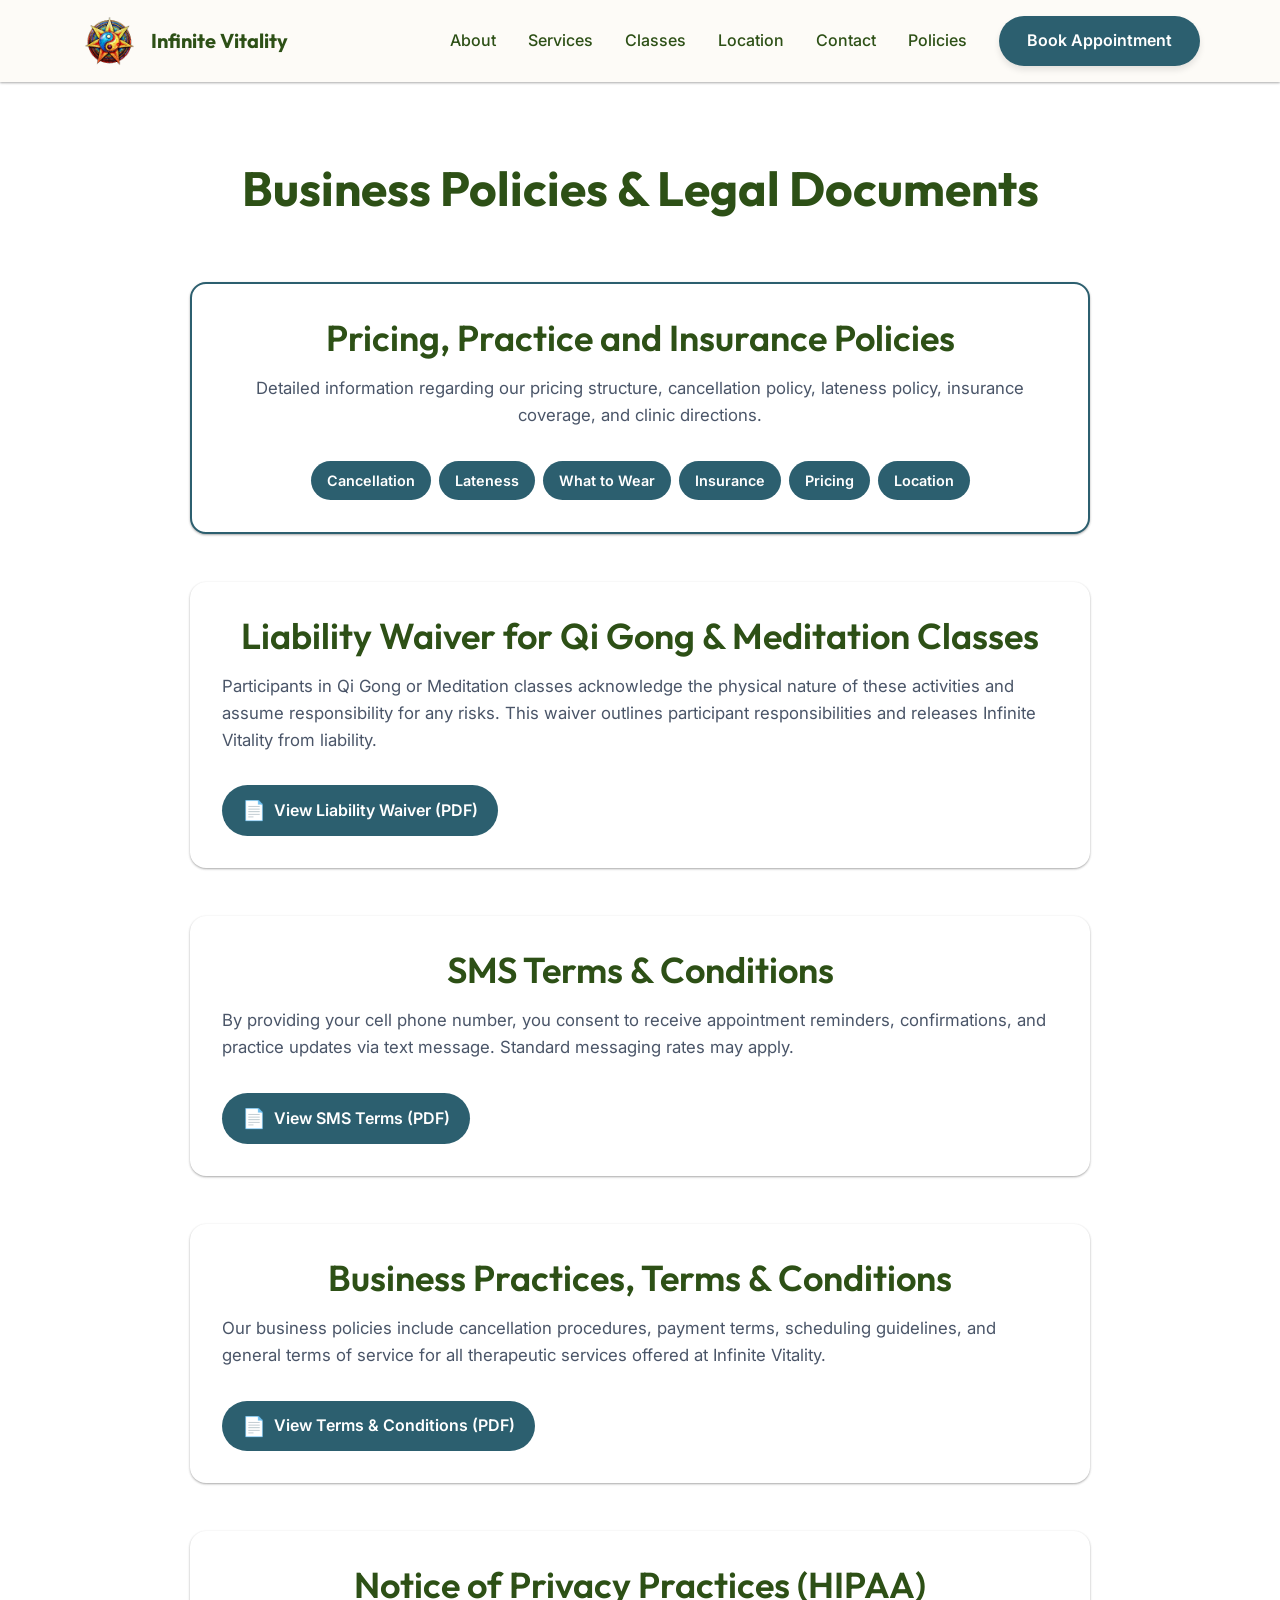
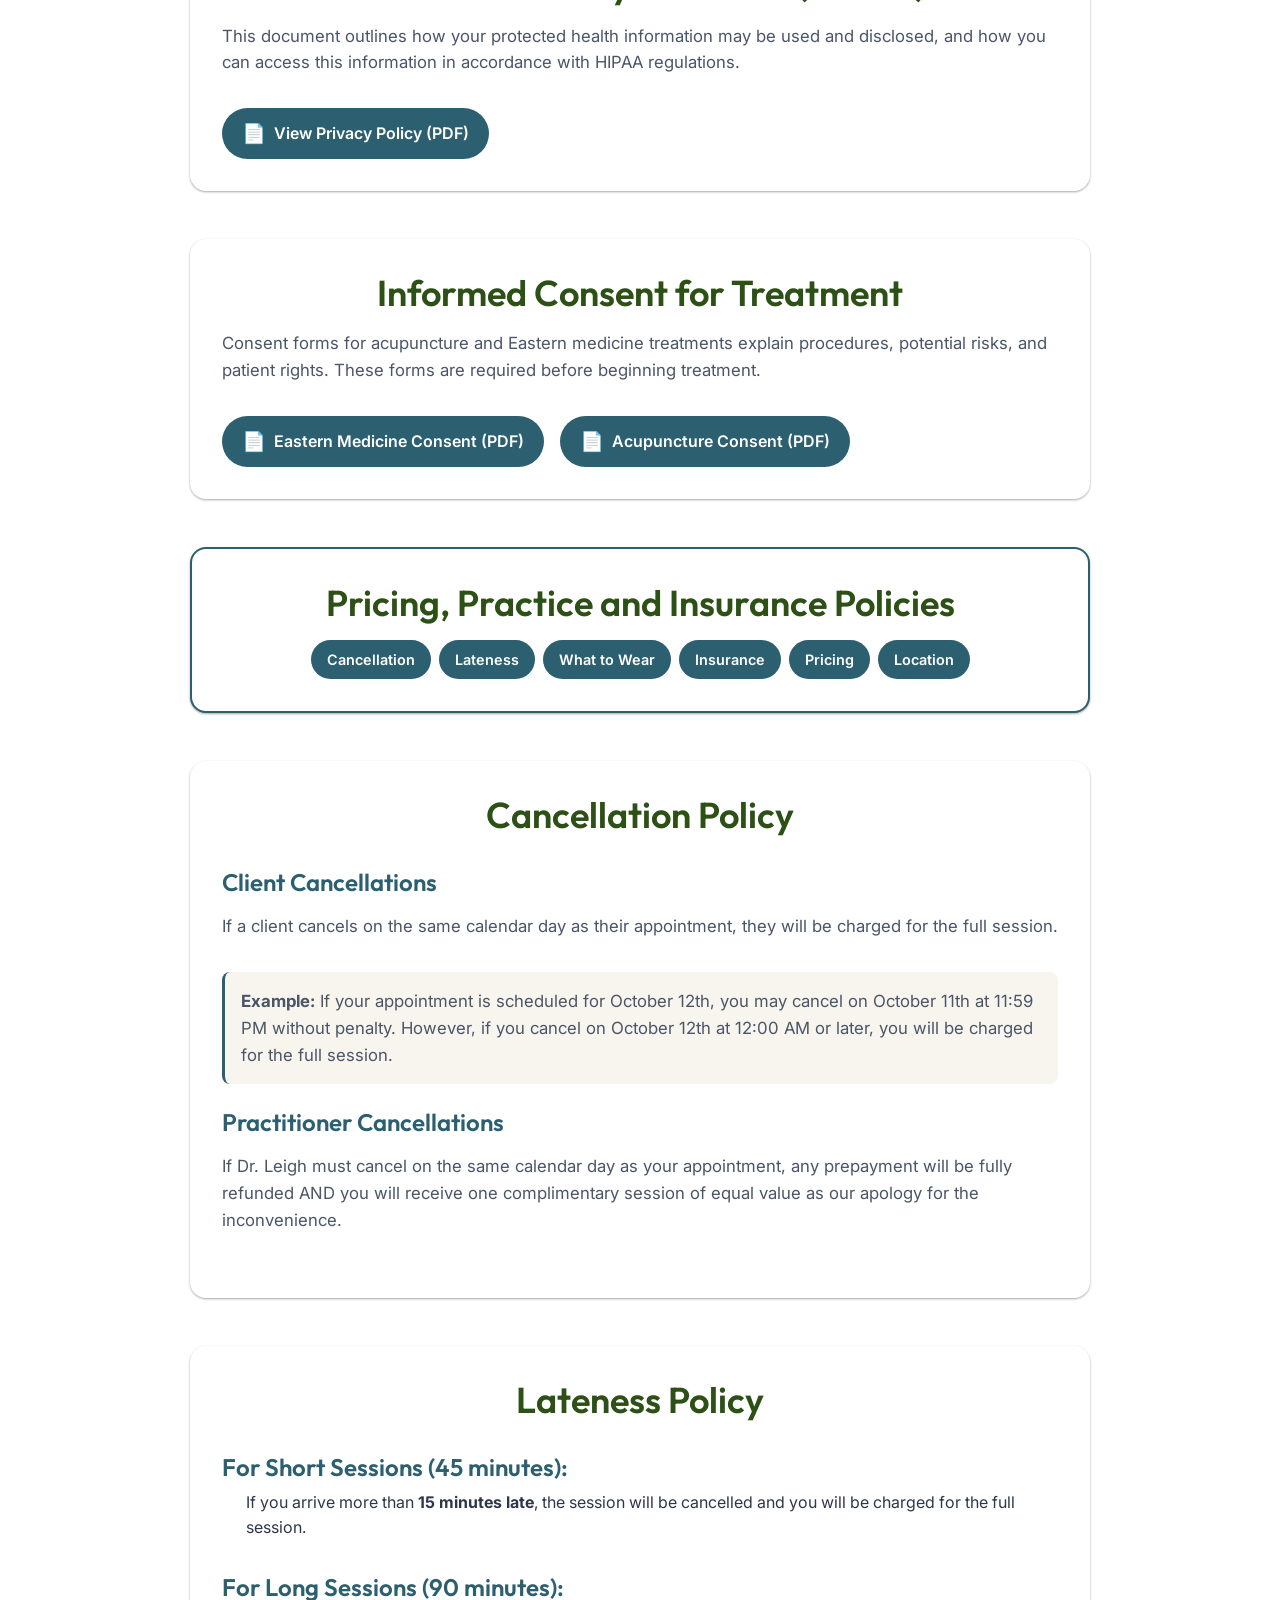
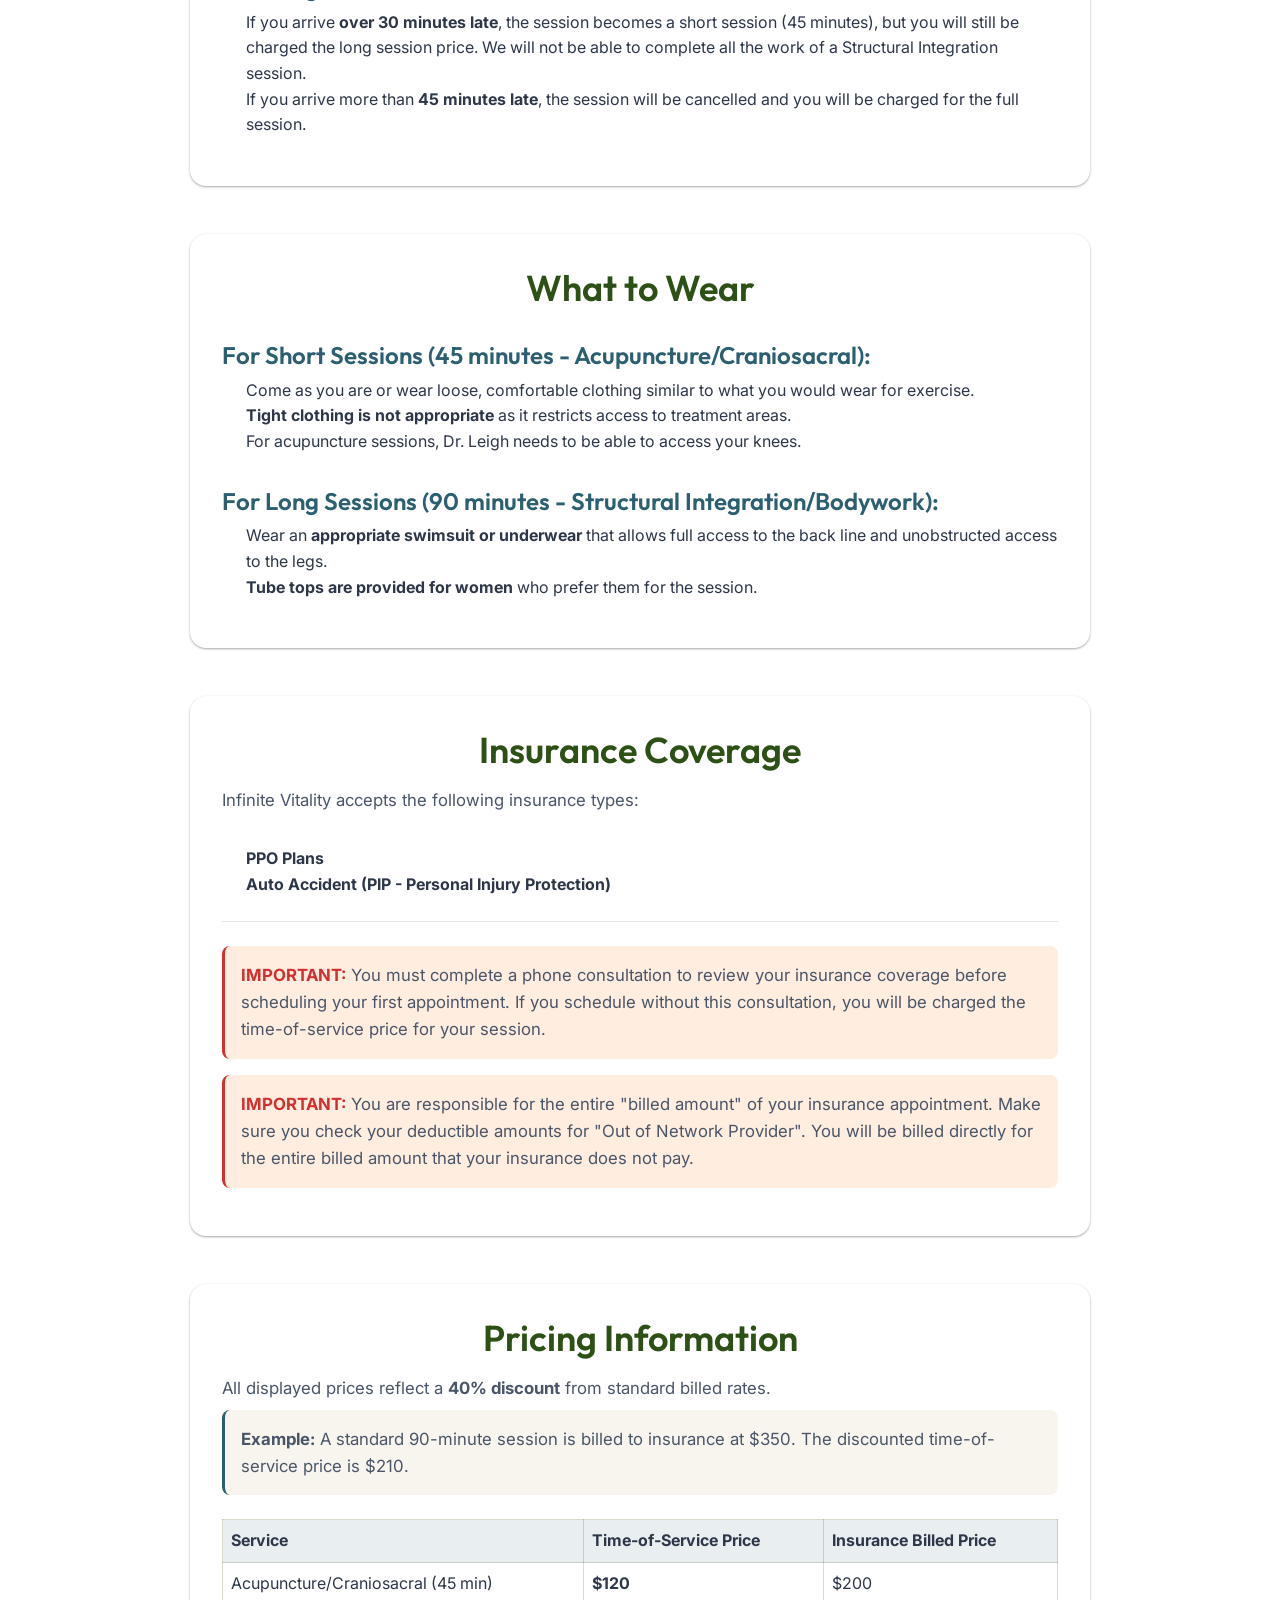
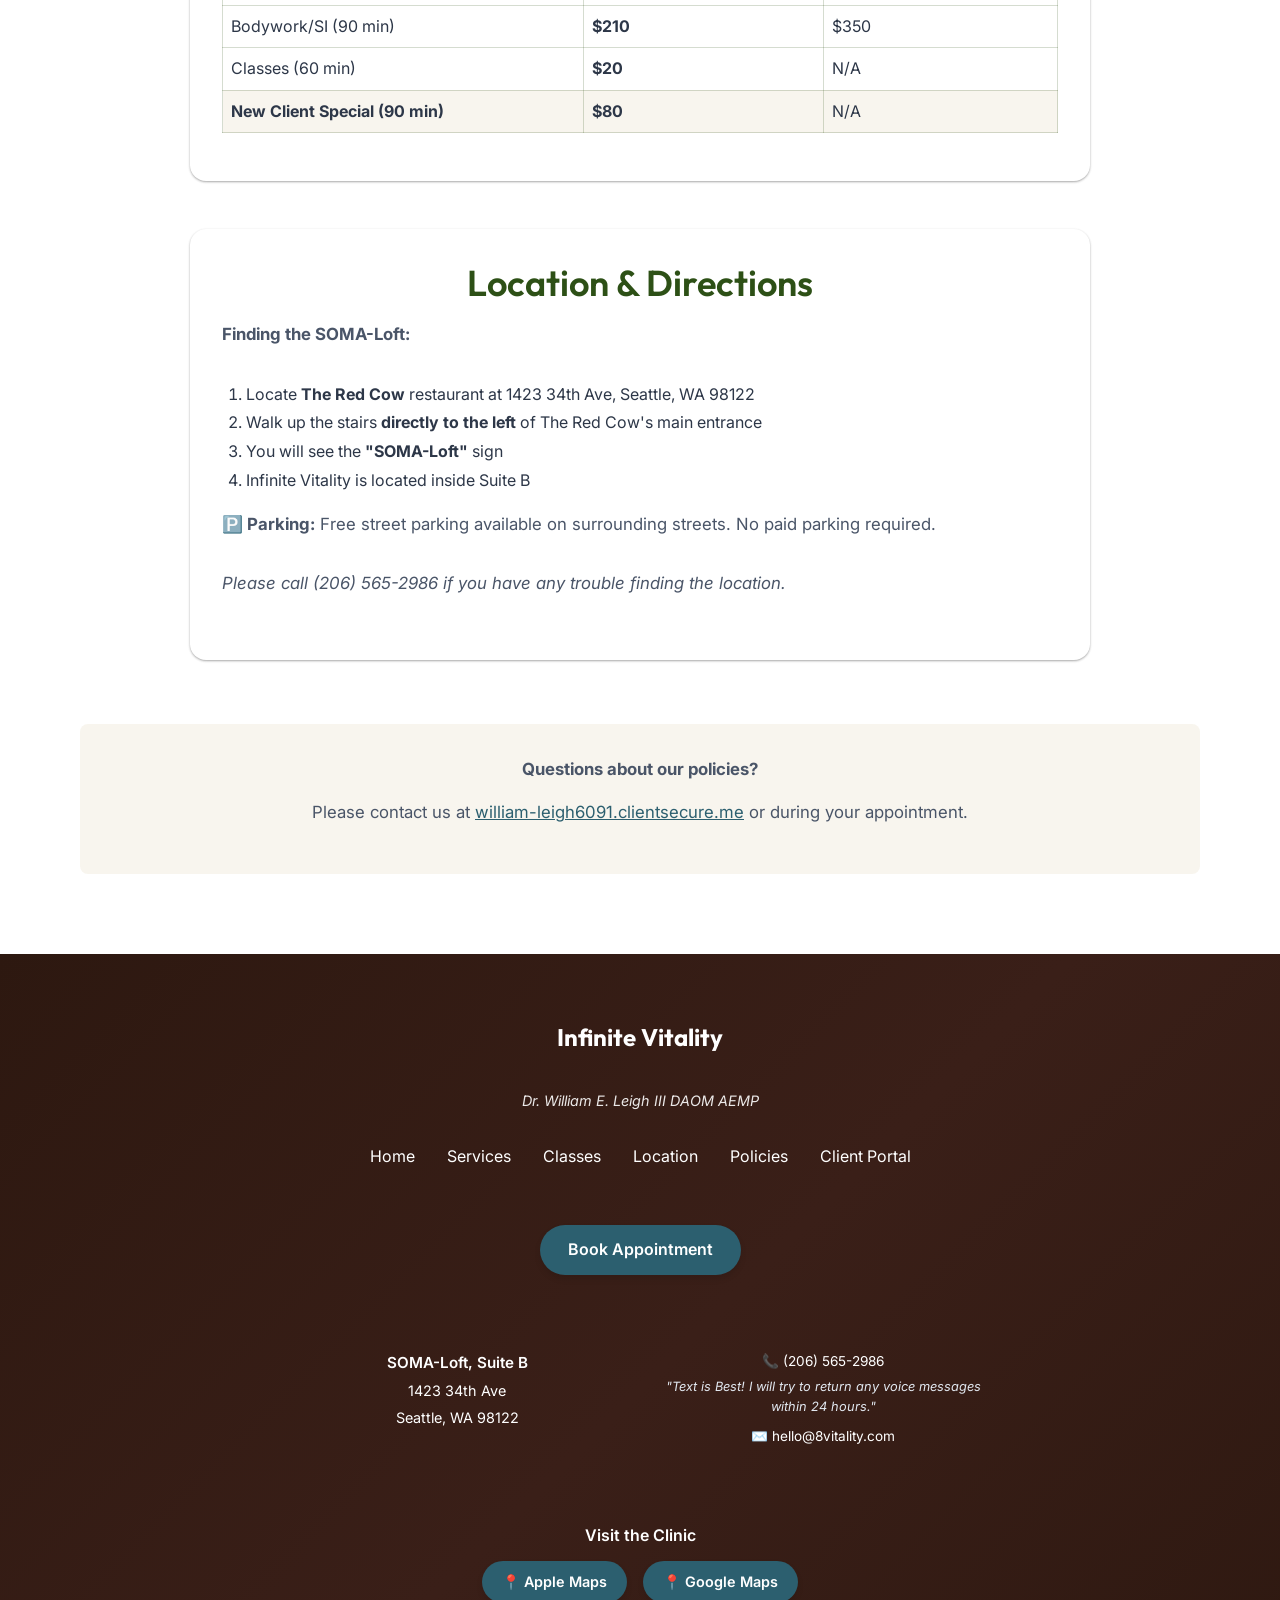
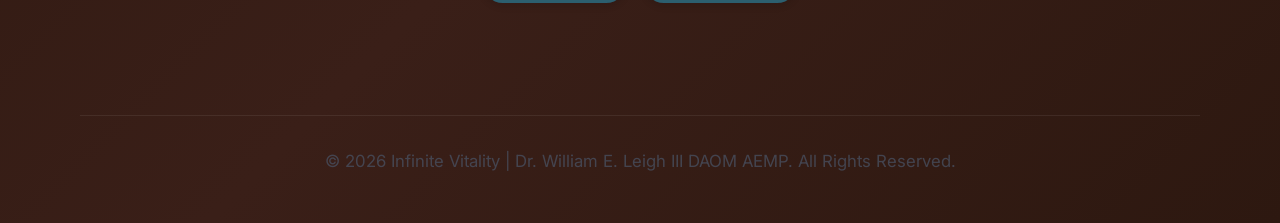
==== commit 087518ff: "Add 'Text is Best!' slogan and voicemail notice to footers" ====
--- a/Policies/index.html
+++ b/Policies/index.html
@@ -350,7 +350,8 @@
                                     <tr style="background: rgba(232, 220, 200, 0.3);">
                                         <td style="padding: 0.5rem; border: 1px solid rgba(45, 80, 22, 0.2);">
                                             <strong>New
-                                                Client Special (90 min)</strong></td>
+                                                Client Special (90 min)</strong>
+                                        </td>
                                         <td style="padding: 0.5rem; border: 1px solid rgba(45, 80, 22, 0.2);">
                                             <strong>$80</strong>
                                         </td>
@@ -446,6 +447,8 @@
                 <!-- Contact Info (Right) -->
                 <div style="display: flex; flex-direction: column; justify-content: center;">
                     <p style="margin: 0.25rem 0; font-size: 0.85rem; color: #ffffff;">📞 (206) 565-2986</p>
+                    <p style="margin: 0 0 0.25rem; font-size: 0.8rem; color: #e2e8f0; font-style: italic;">"Text is
+                        Best! I will try to return any voice messages within 24 hours."</p>
                     <p style="margin: 0.25rem 0; font-size: 0.85rem; color: #ffffff;">✉️ hello@8vitality.com</p>
                 </div>
             </div>
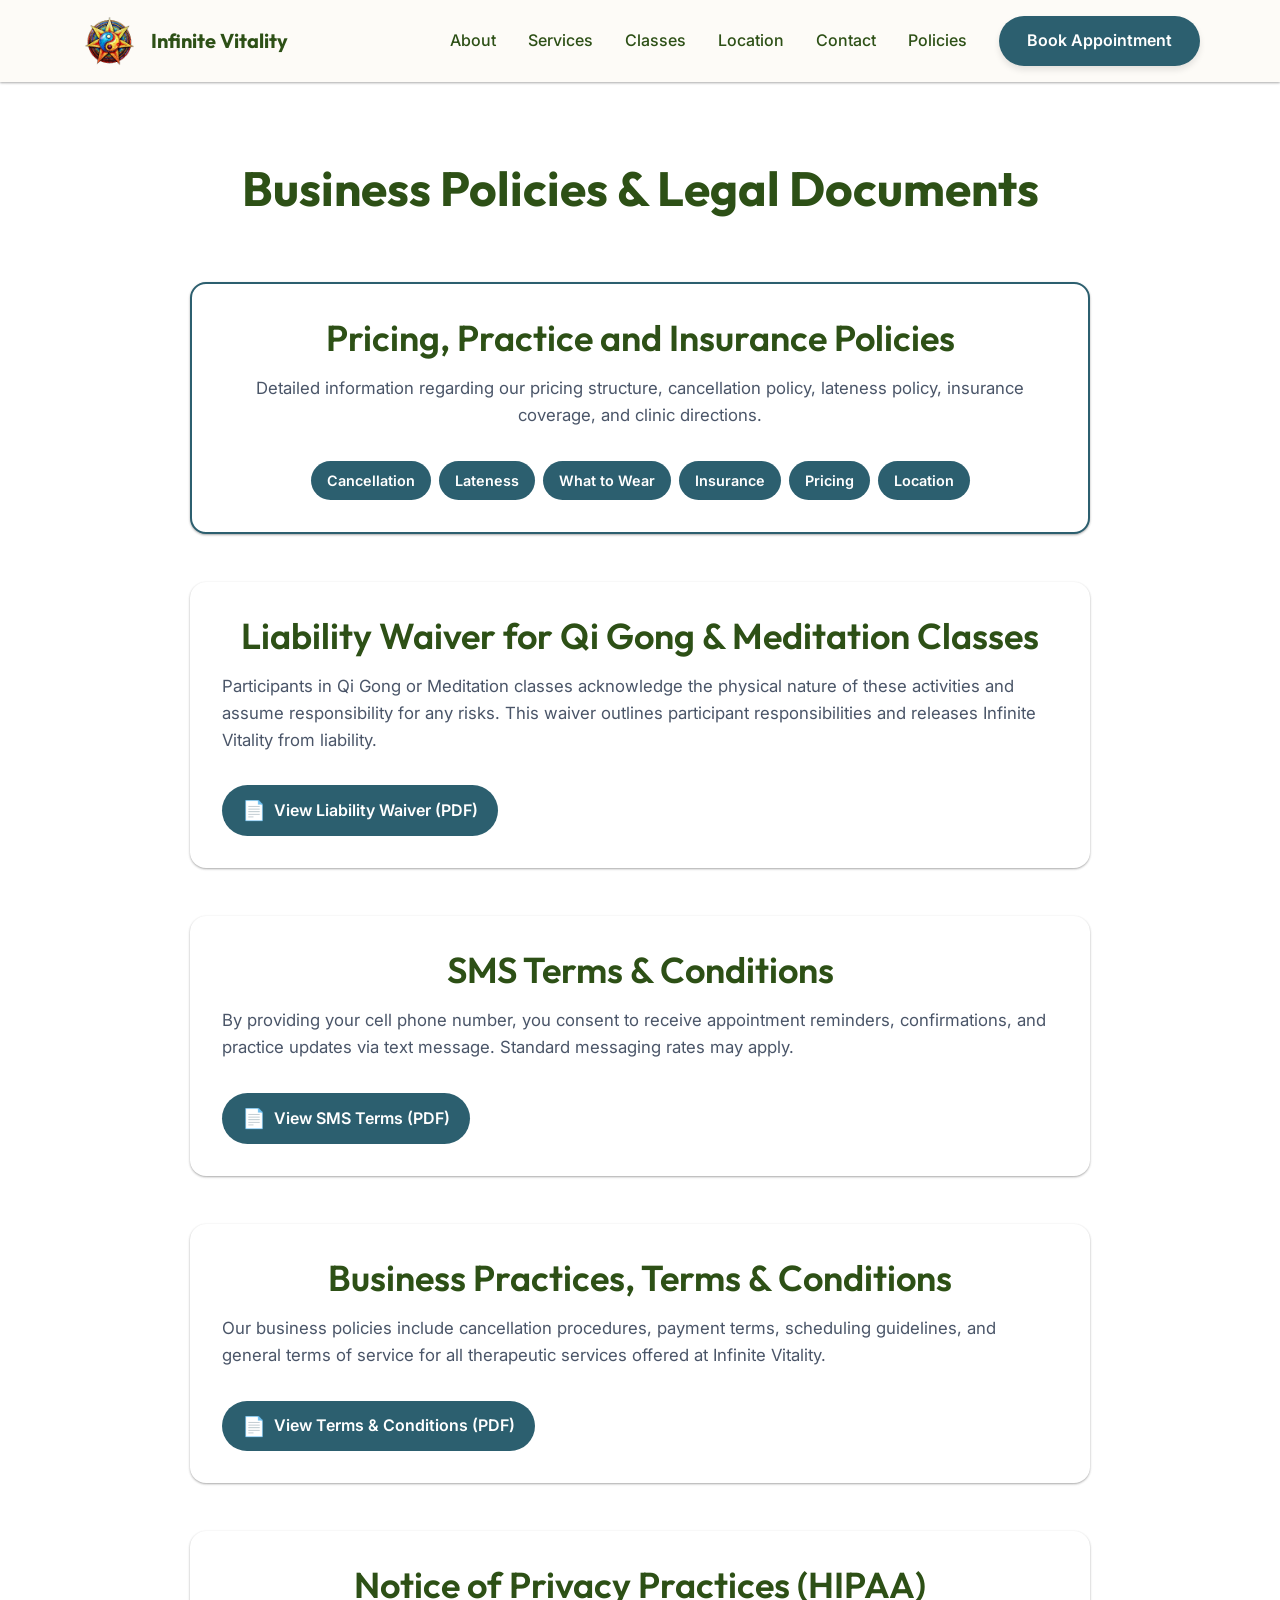
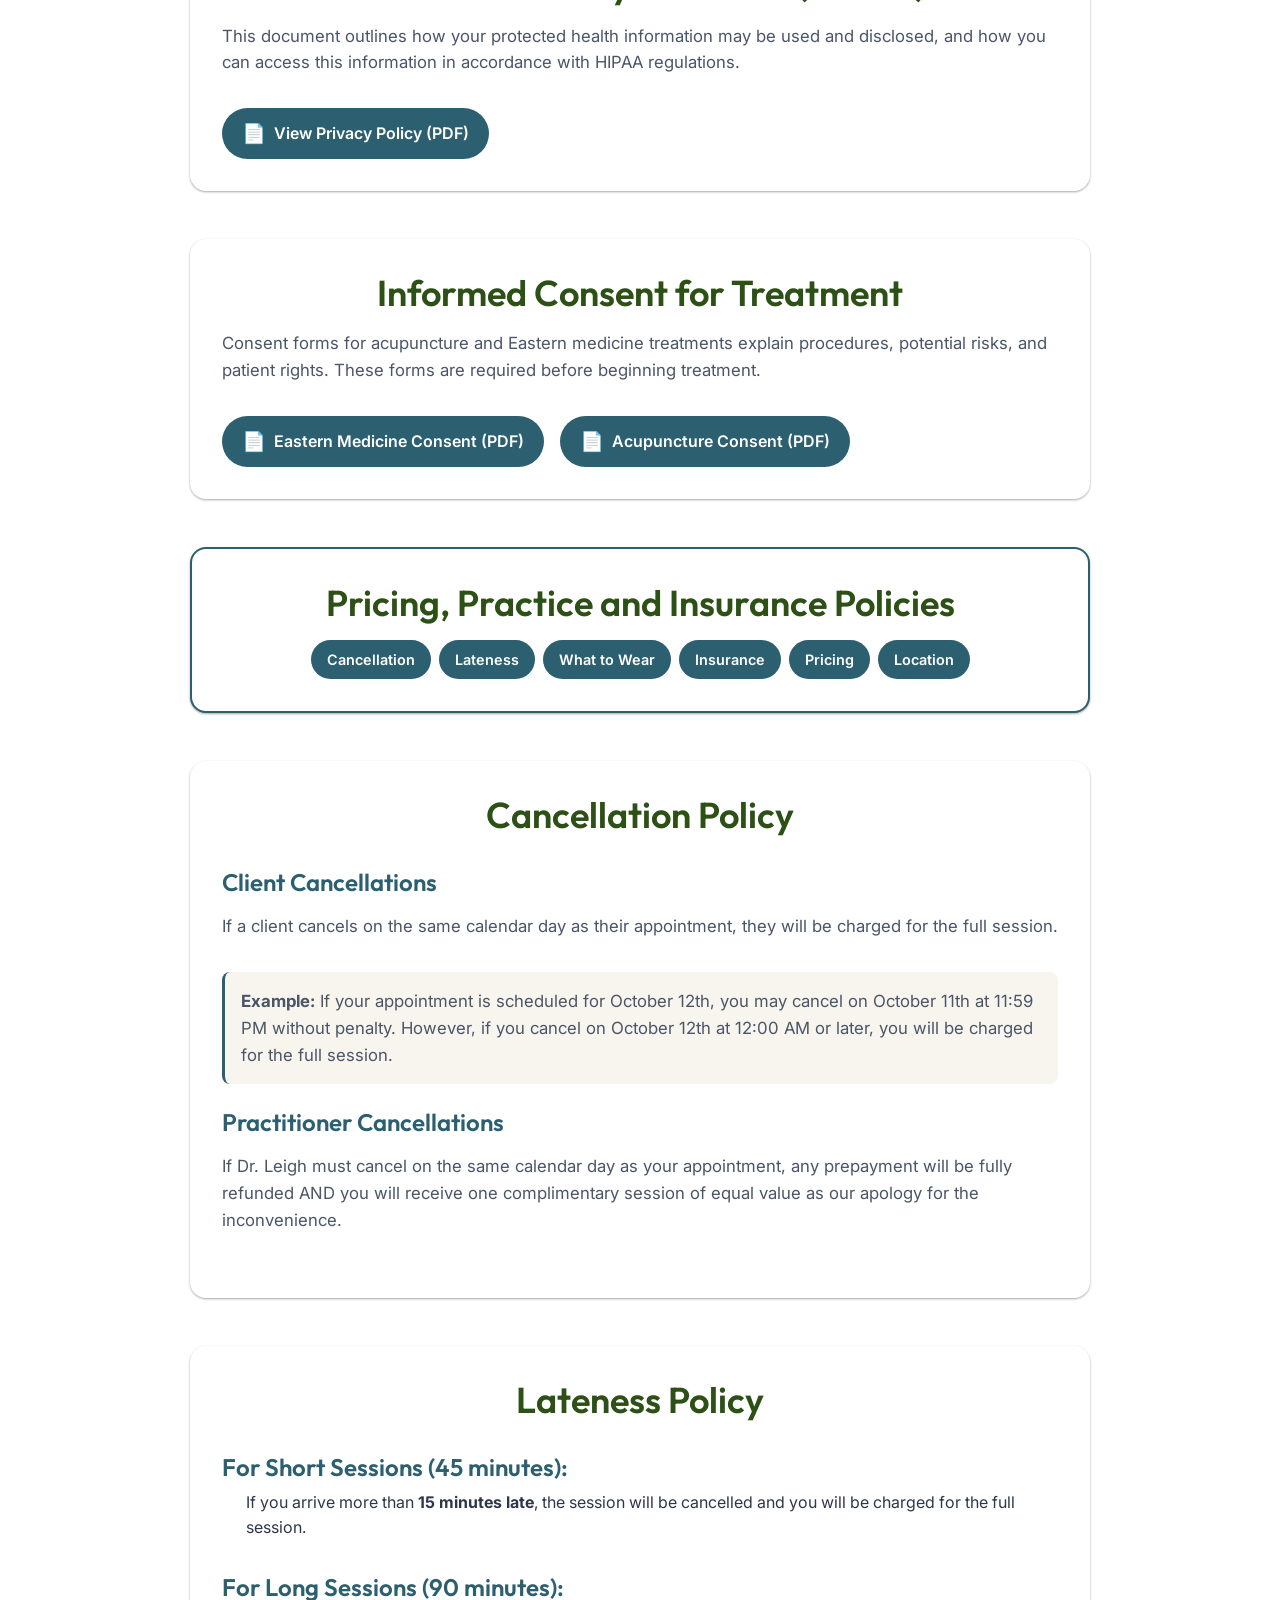
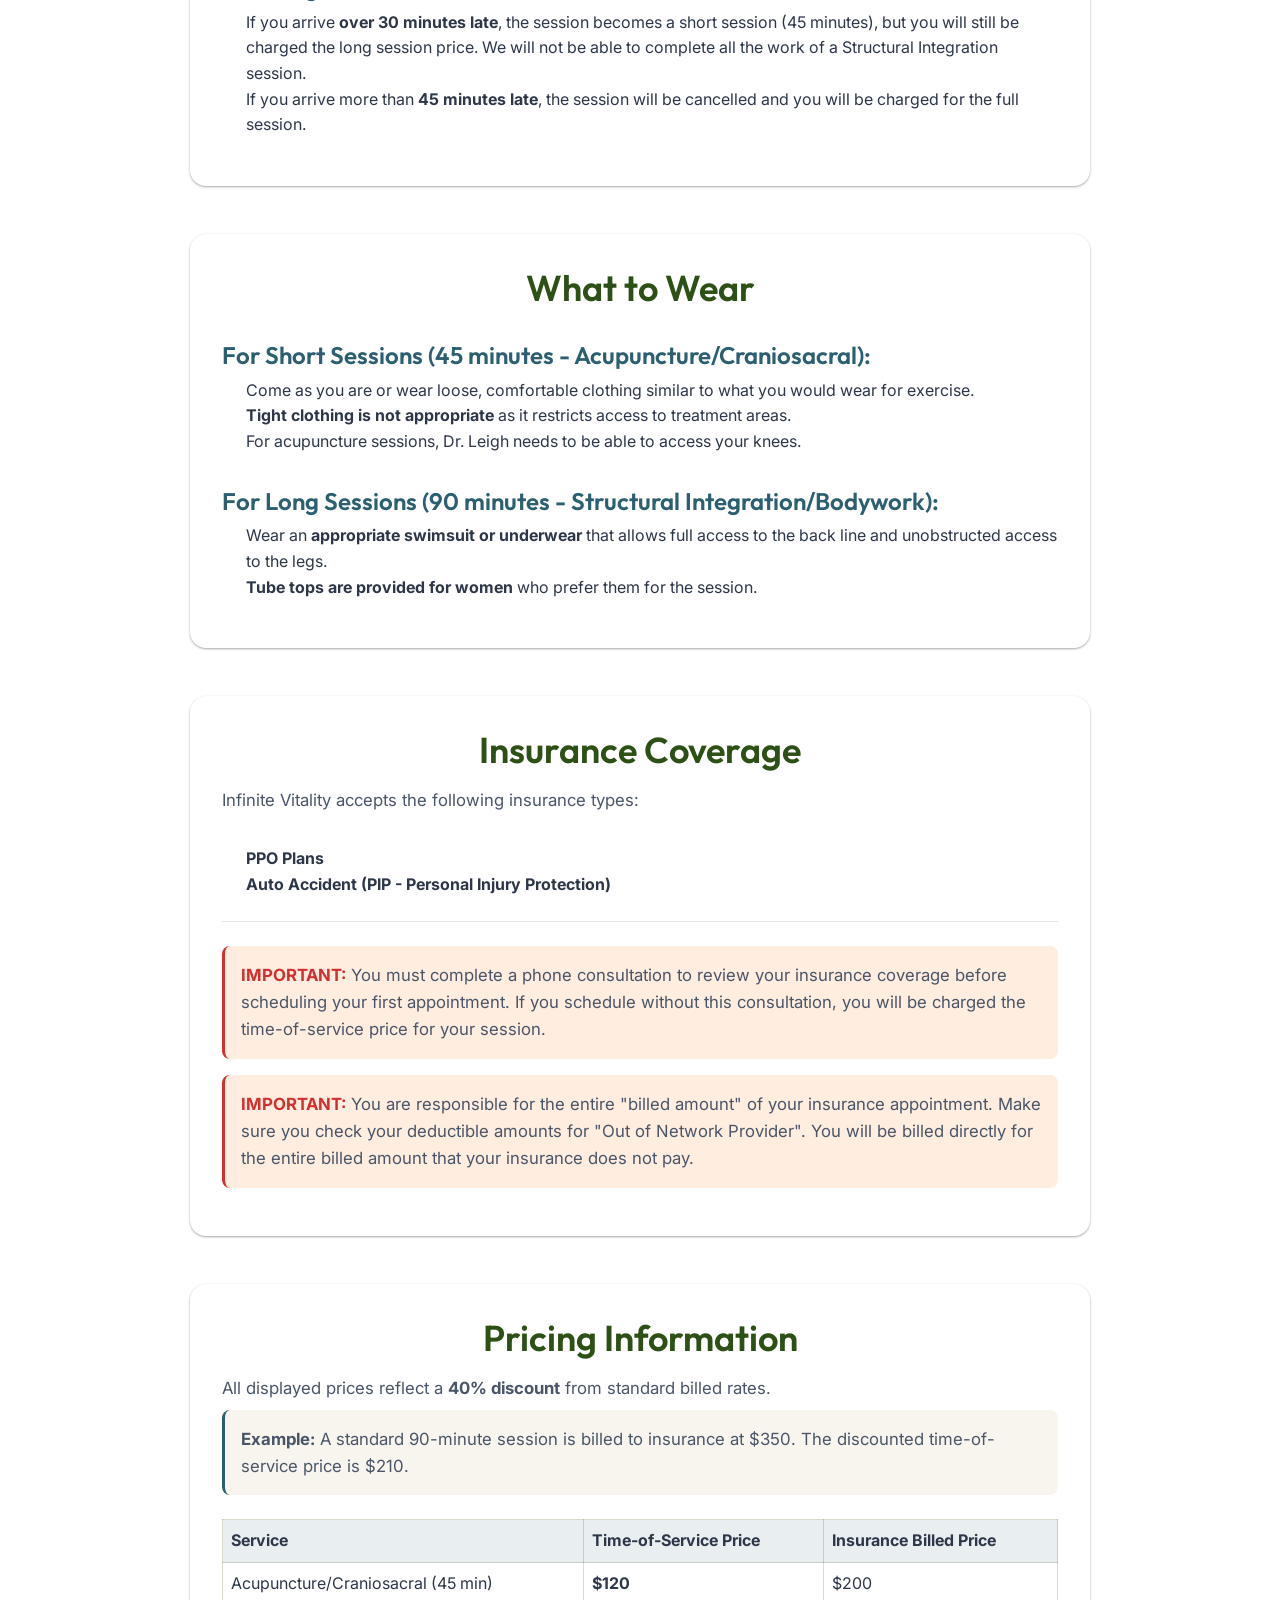
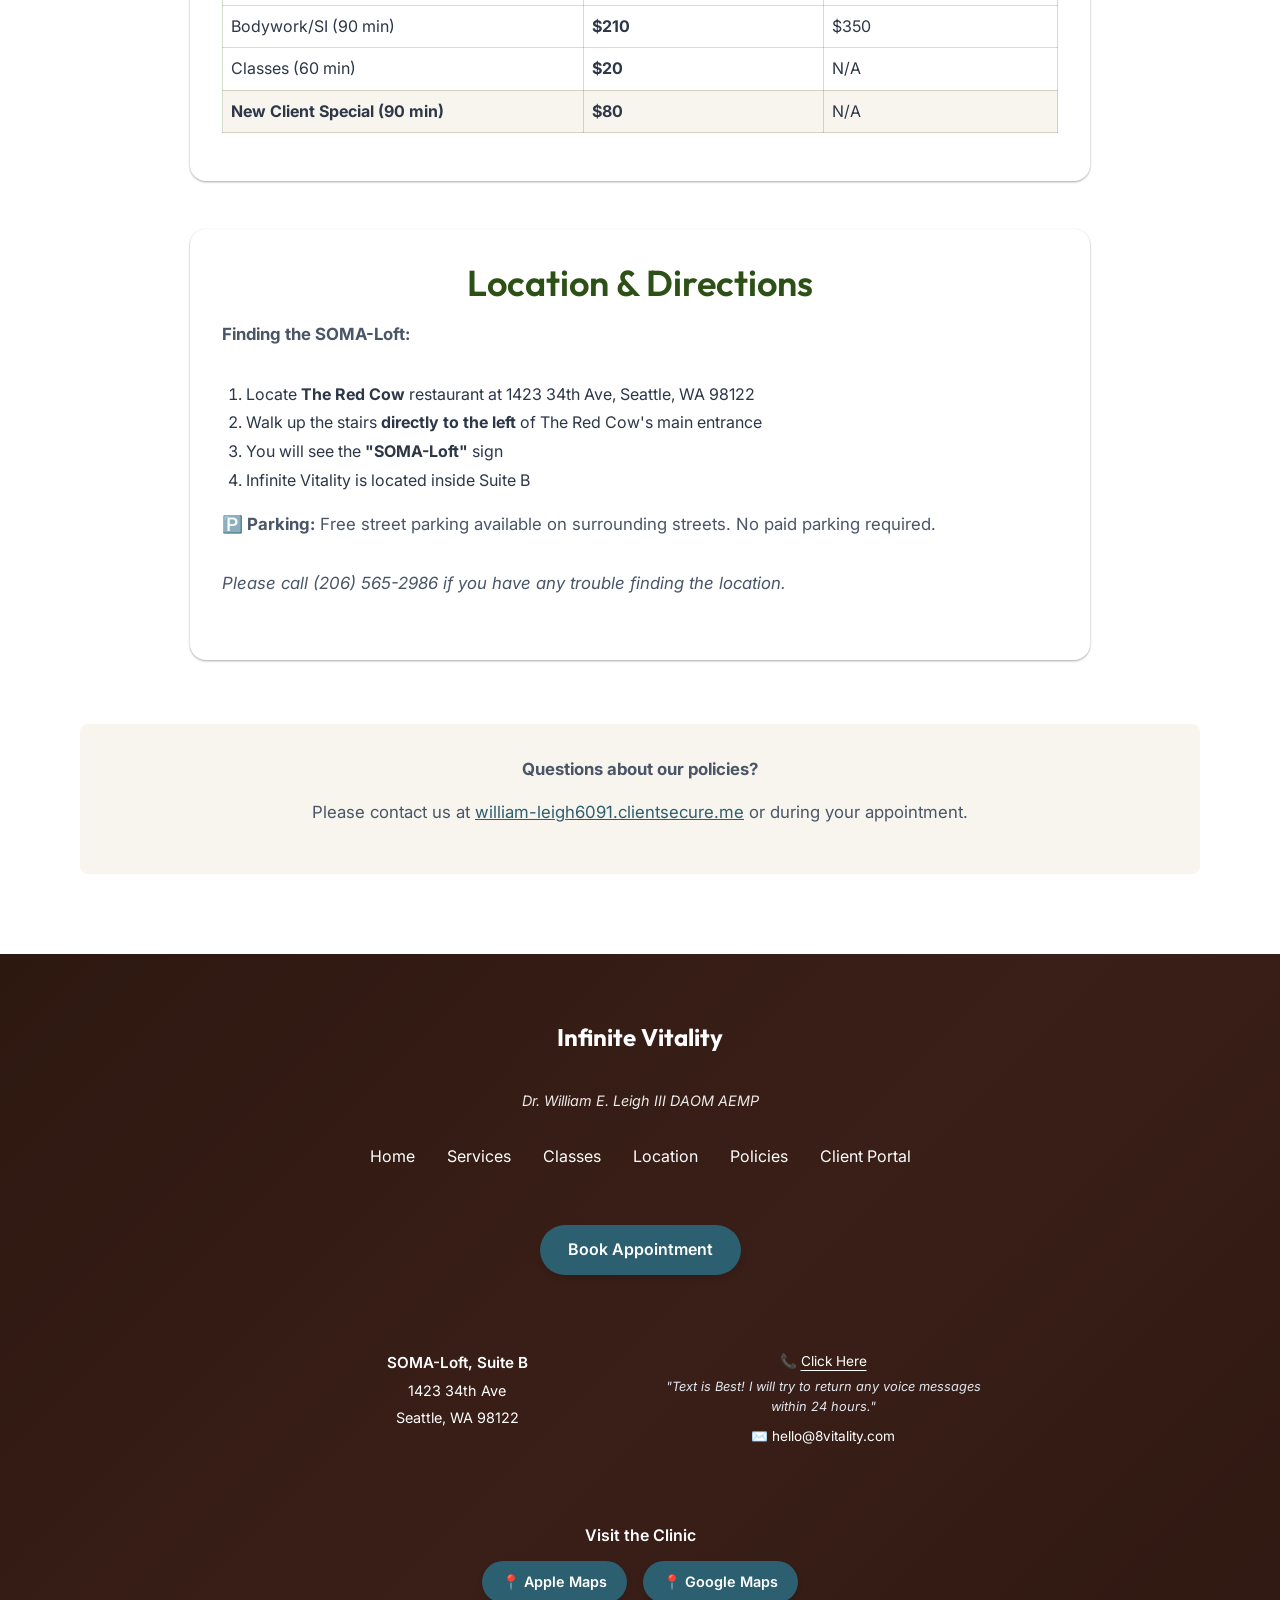
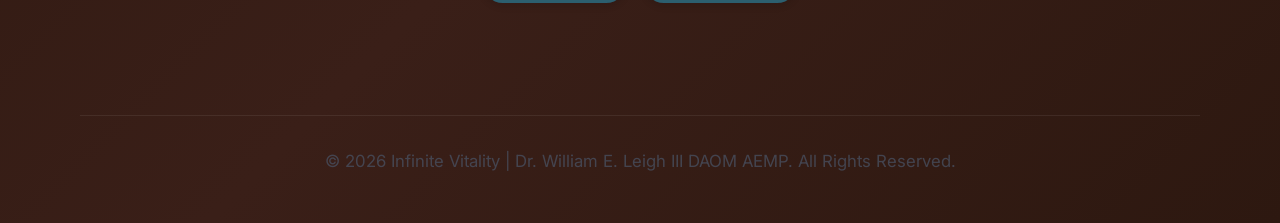
==== commit 886ae60e: "Implement hover-to-reveal phone number link in footer" ====
--- a/Policies/index.html
+++ b/Policies/index.html
@@ -446,7 +446,9 @@
 
                 <!-- Contact Info (Right) -->
                 <div style="display: flex; flex-direction: column; justify-content: center;">
-                    <p style="margin: 0.25rem 0; font-size: 0.85rem; color: #ffffff;">📞 (206) 565-2986</p>
+                    <p style="margin: 0.25rem 0; font-size: 0.85rem; color: #ffffff;">📞 <a href="tel:2065652986"
+                            class="phone-reveal"><span class="click-text">Click Here</span><span
+                                class="number-text">(206) 565-2986</span></a></p>
                     <p style="margin: 0 0 0.25rem; font-size: 0.8rem; color: #e2e8f0; font-style: italic;">"Text is
                         Best! I will try to return any voice messages within 24 hours."</p>
                     <p style="margin: 0.25rem 0; font-size: 0.85rem; color: #ffffff;">✉️ hello@8vitality.com</p>
--- a/css/style.css
+++ b/css/style.css
@@ -948,3 +948,27 @@
         font-size: 0.9rem;
     }
 }
+
+/* Phone Number Reveal Effect */
+.phone-reveal {
+    color: #ffffff;
+    text-decoration: underline;
+    text-underline-offset: 4px;
+    transition: var(--transition-smooth);
+}
+
+.phone-reveal .number-text {
+    display: none;
+}
+
+.phone-reveal:hover {
+    text-decoration: none;
+}
+
+.phone-reveal:hover .click-text {
+    display: none;
+}
+
+.phone-reveal:hover .number-text {
+    display: inline;
+}
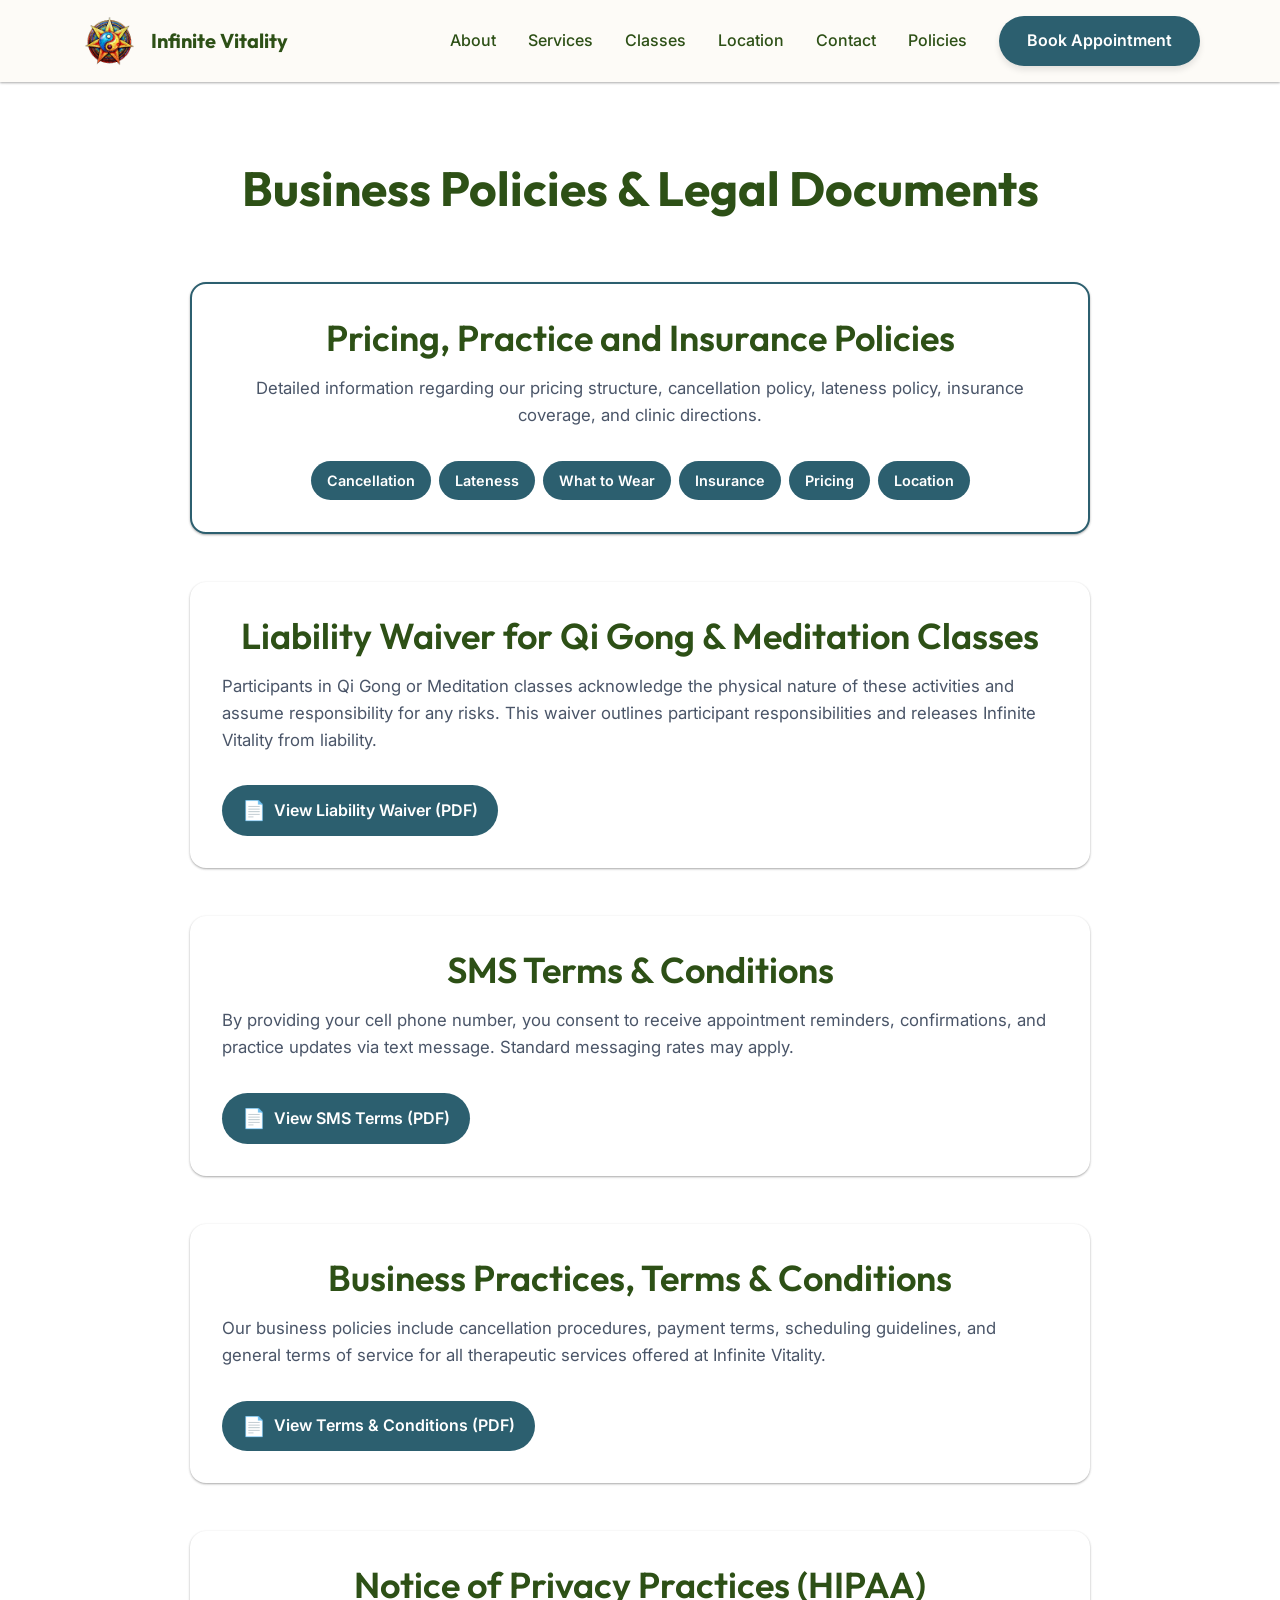
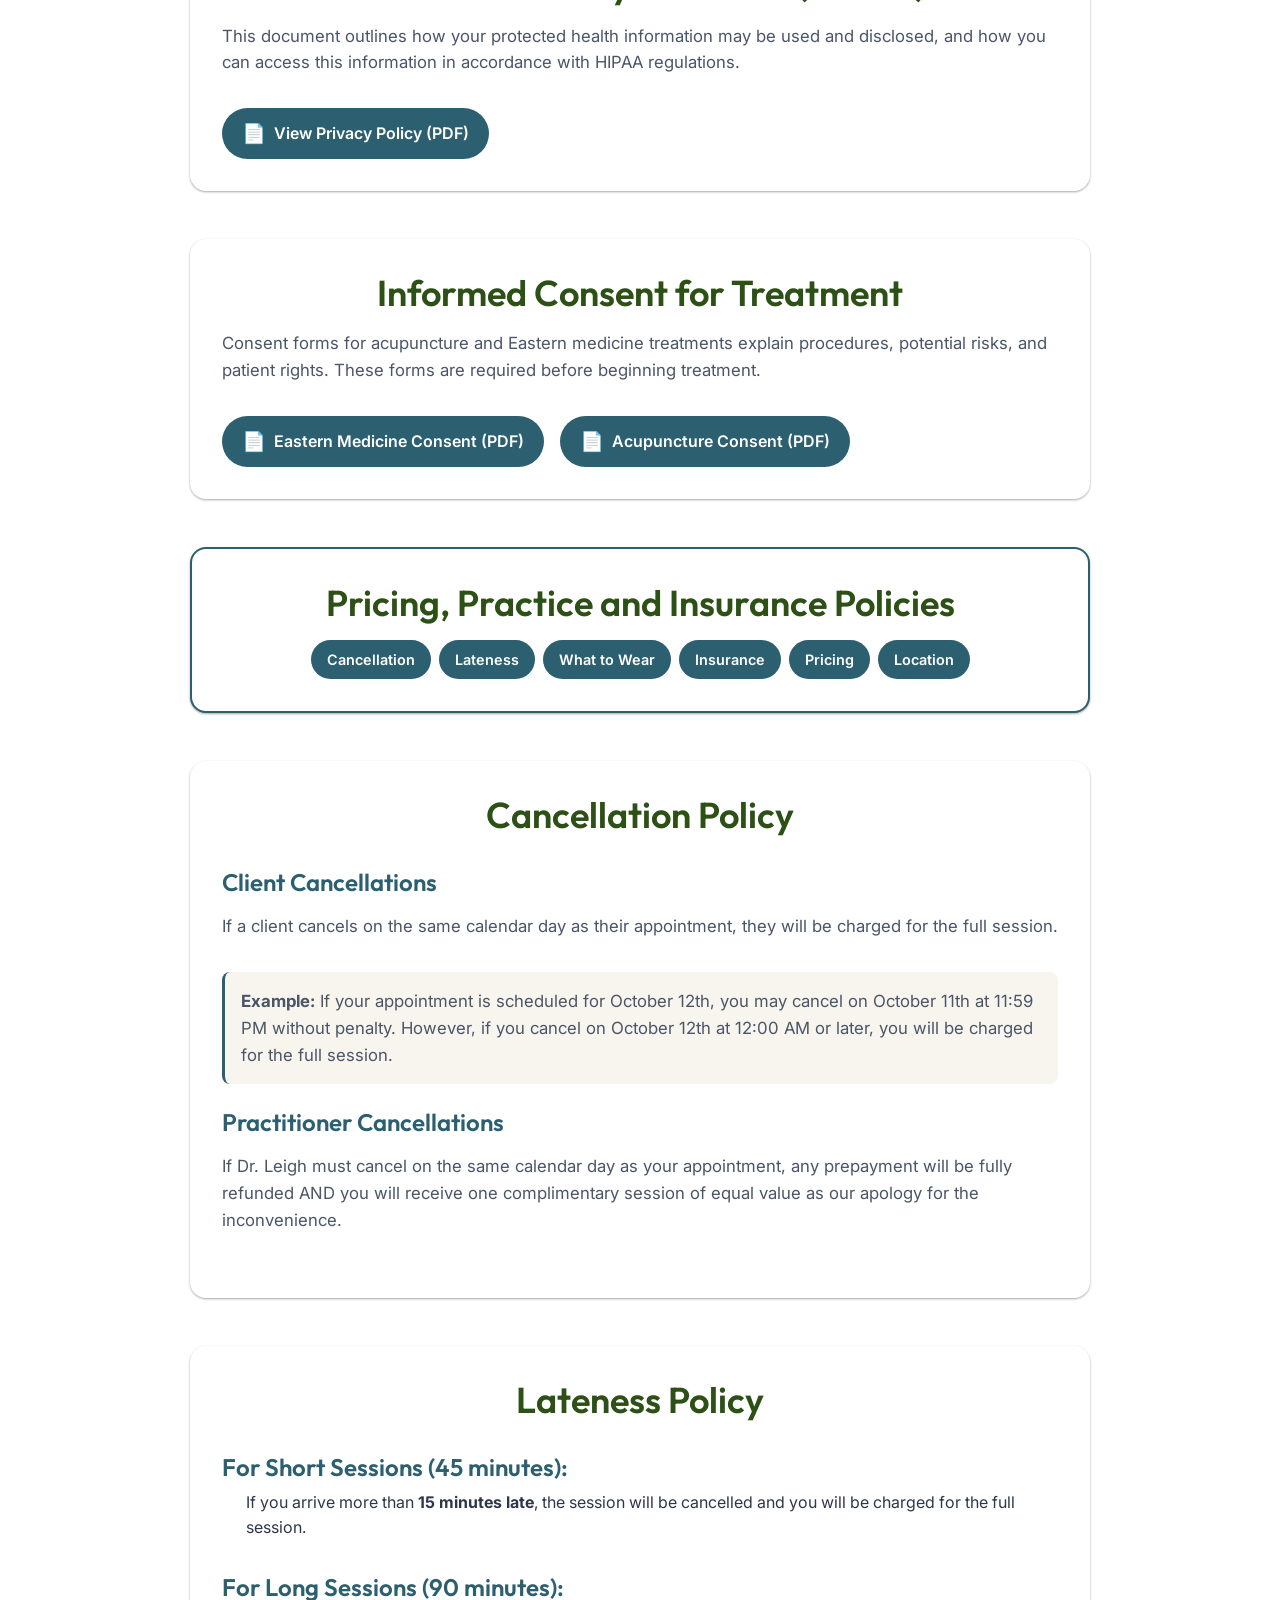
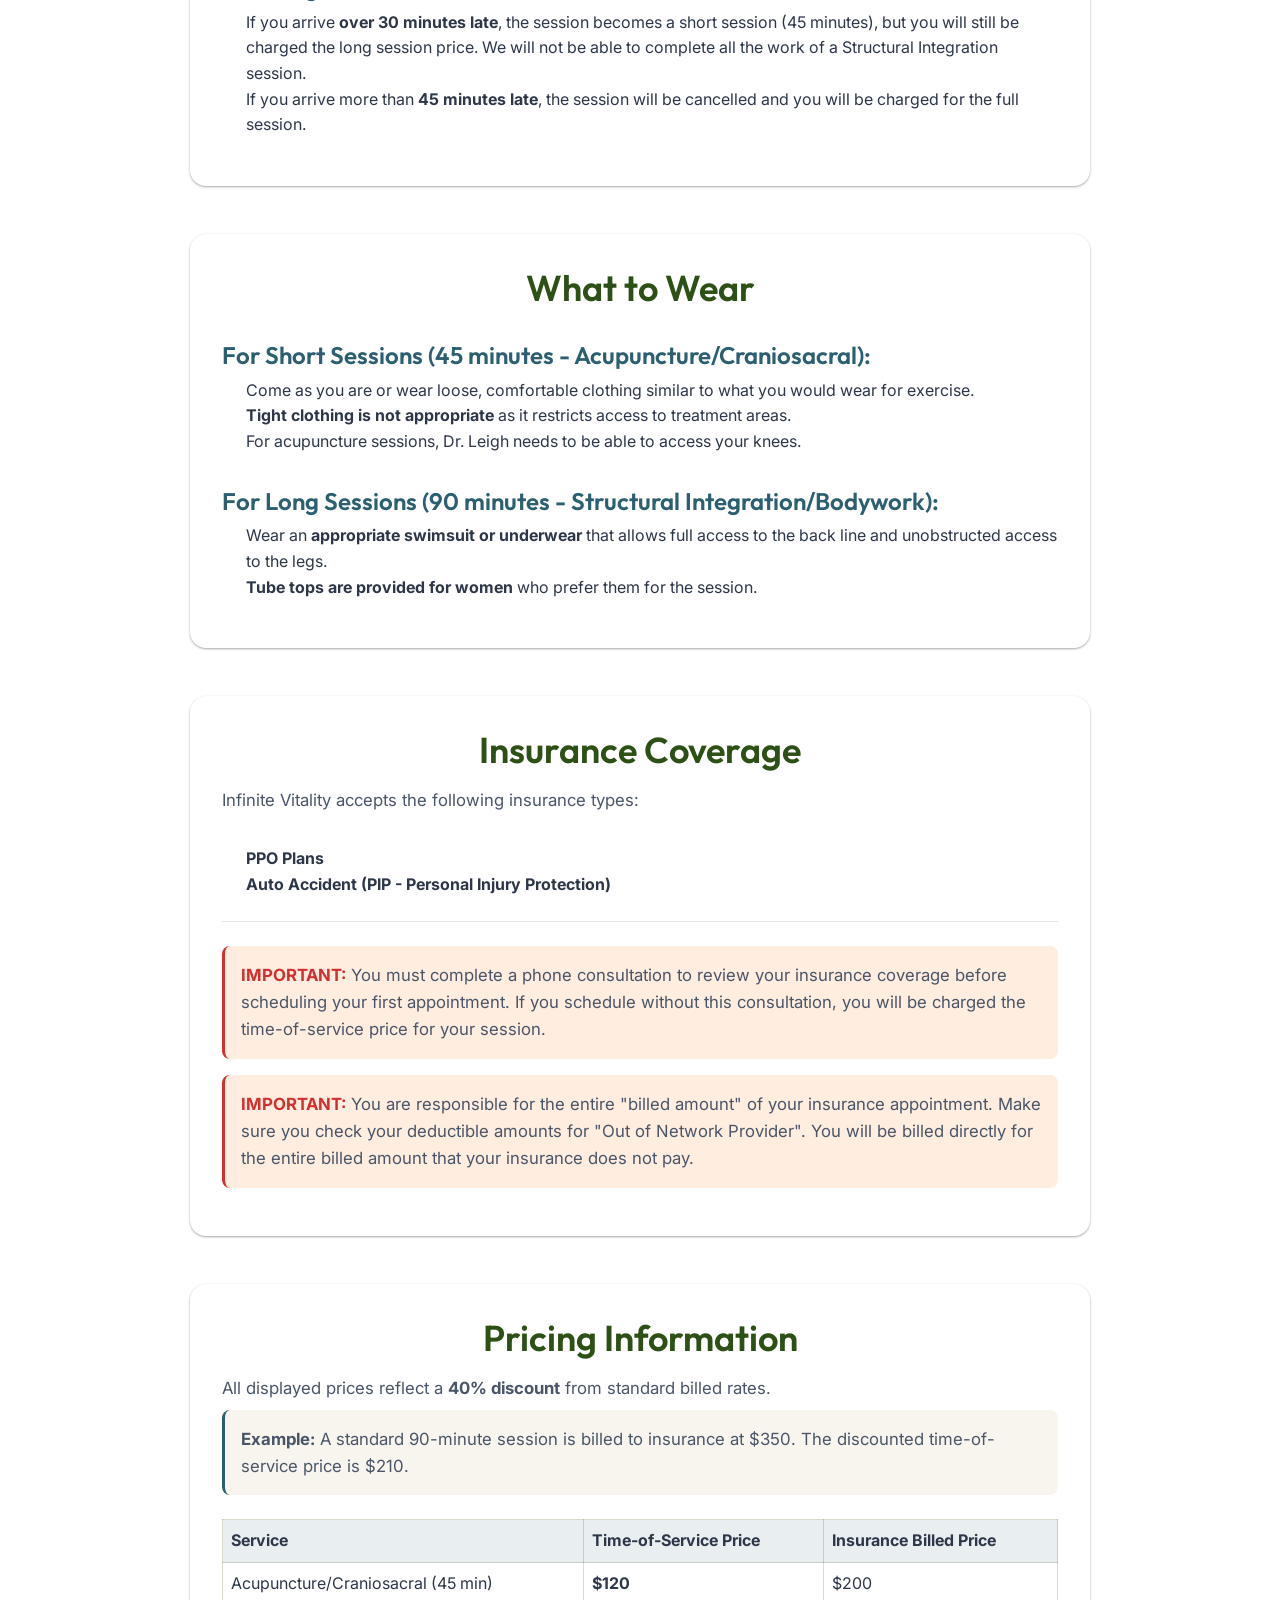
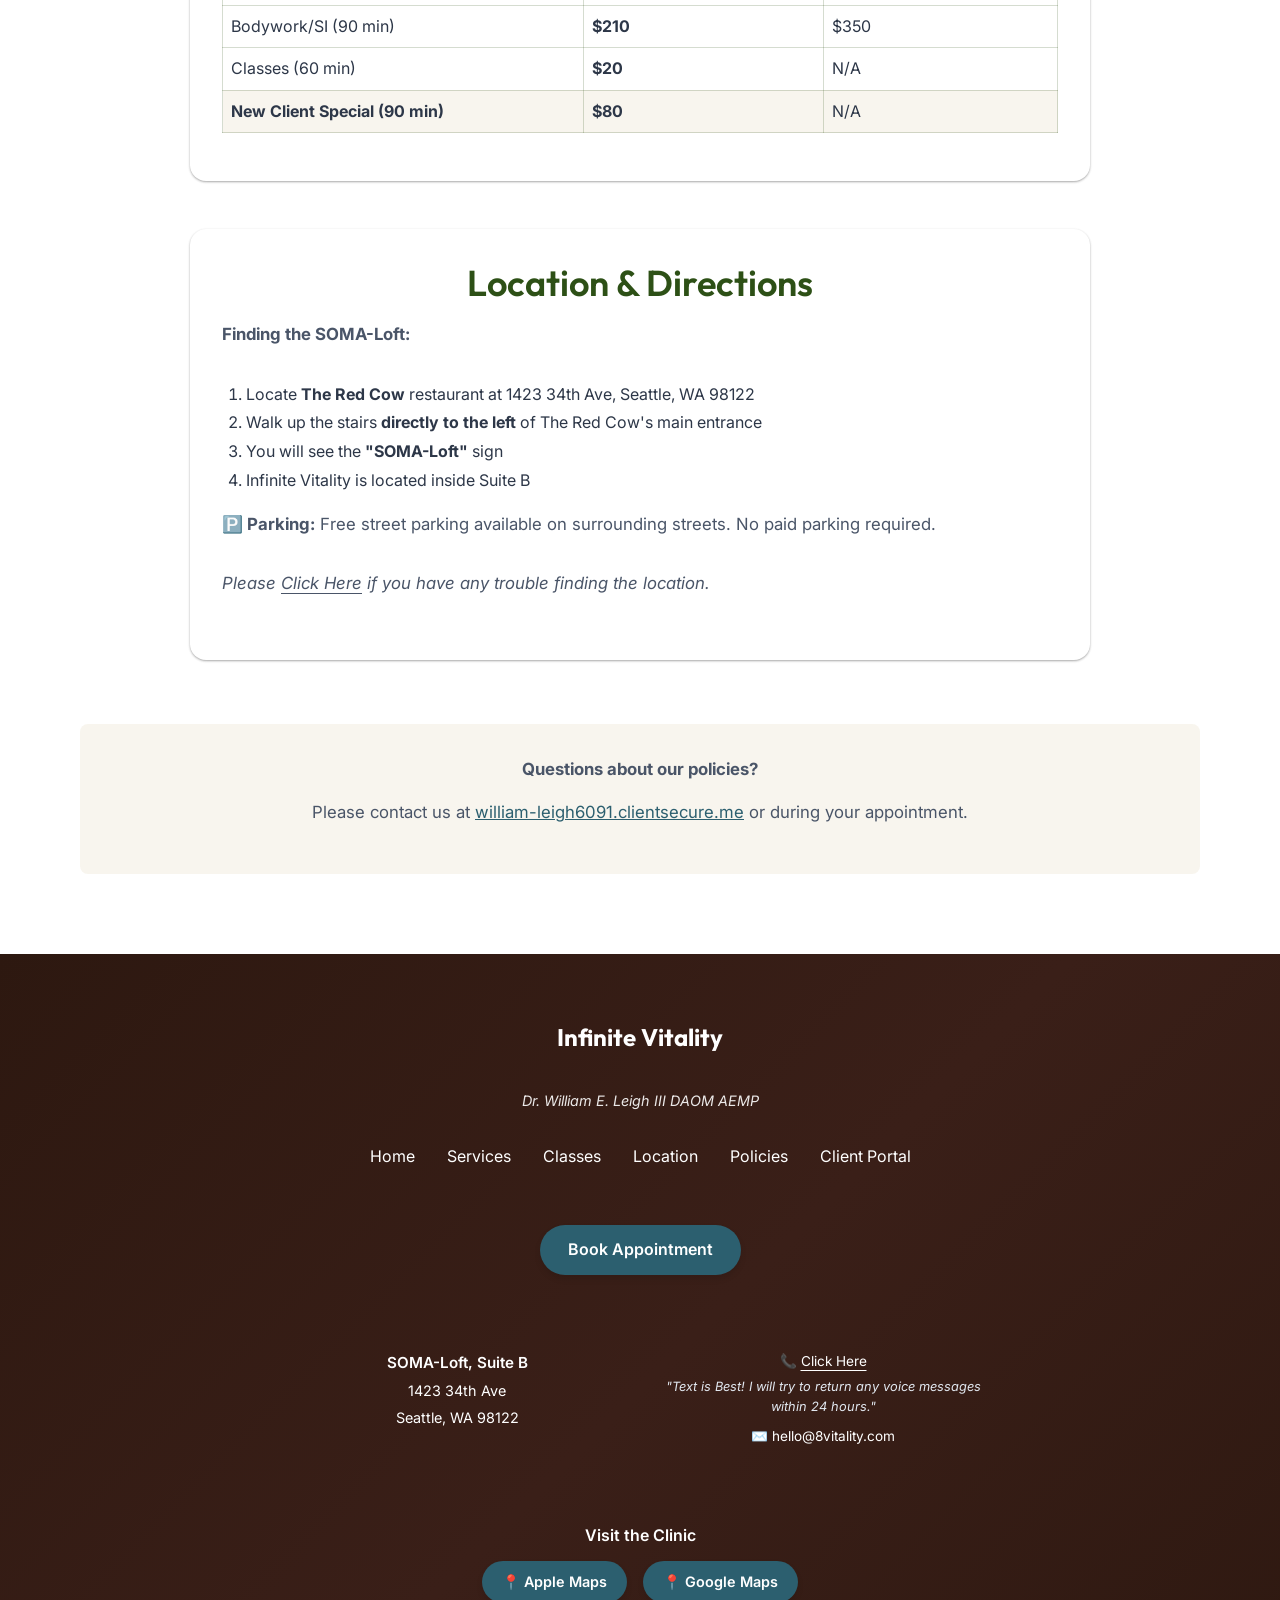
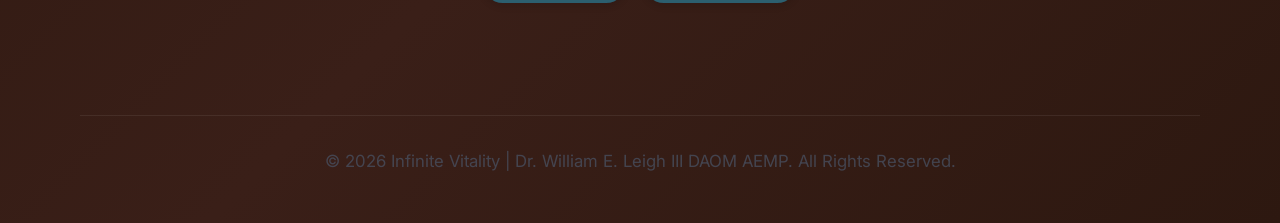
==== commit e1a650a4: "Update all phone links to use SMS protocol and hover-to-reveal interaction; fix CSS color inheritanc" ====
--- a/Policies/index.html
+++ b/Policies/index.html
@@ -378,7 +378,9 @@
                         <p style="margin-top: 1rem;"><strong>🅿️ Parking:</strong> Free street parking available on
                             surrounding streets. No paid parking required.</p>
 
-                        <p style="margin-top: 1rem;"><em>Please call (206) 565-2986 if you have any trouble finding the
+                        <p style="margin-top: 1rem;"><em>Please <a href="sms:2065652986" class="phone-reveal"><span
+                                        class="click-text">Click Here</span><span class="number-text">text (206)
+                                        565-2986</span></a> if you have any trouble finding the
                                 location.</em></p>
                     </article>
 
@@ -446,7 +448,7 @@
 
                 <!-- Contact Info (Right) -->
                 <div style="display: flex; flex-direction: column; justify-content: center;">
-                    <p style="margin: 0.25rem 0; font-size: 0.85rem; color: #ffffff;">📞 <a href="tel:2065652986"
+                    <p style="margin: 0.25rem 0; font-size: 0.85rem; color: #ffffff;">📞 <a href="sms:2065652986"
                             class="phone-reveal"><span class="click-text">Click Here</span><span
                                 class="number-text">(206) 565-2986</span></a></p>
                     <p style="margin: 0 0 0.25rem; font-size: 0.8rem; color: #e2e8f0; font-style: italic;">"Text is
--- a/css/style.css
+++ b/css/style.css
@@ -951,7 +951,7 @@
 
 /* Phone Number Reveal Effect */
 .phone-reveal {
-    color: #ffffff;
+    color: inherit;
     text-decoration: underline;
     text-underline-offset: 4px;
     transition: var(--transition-smooth);
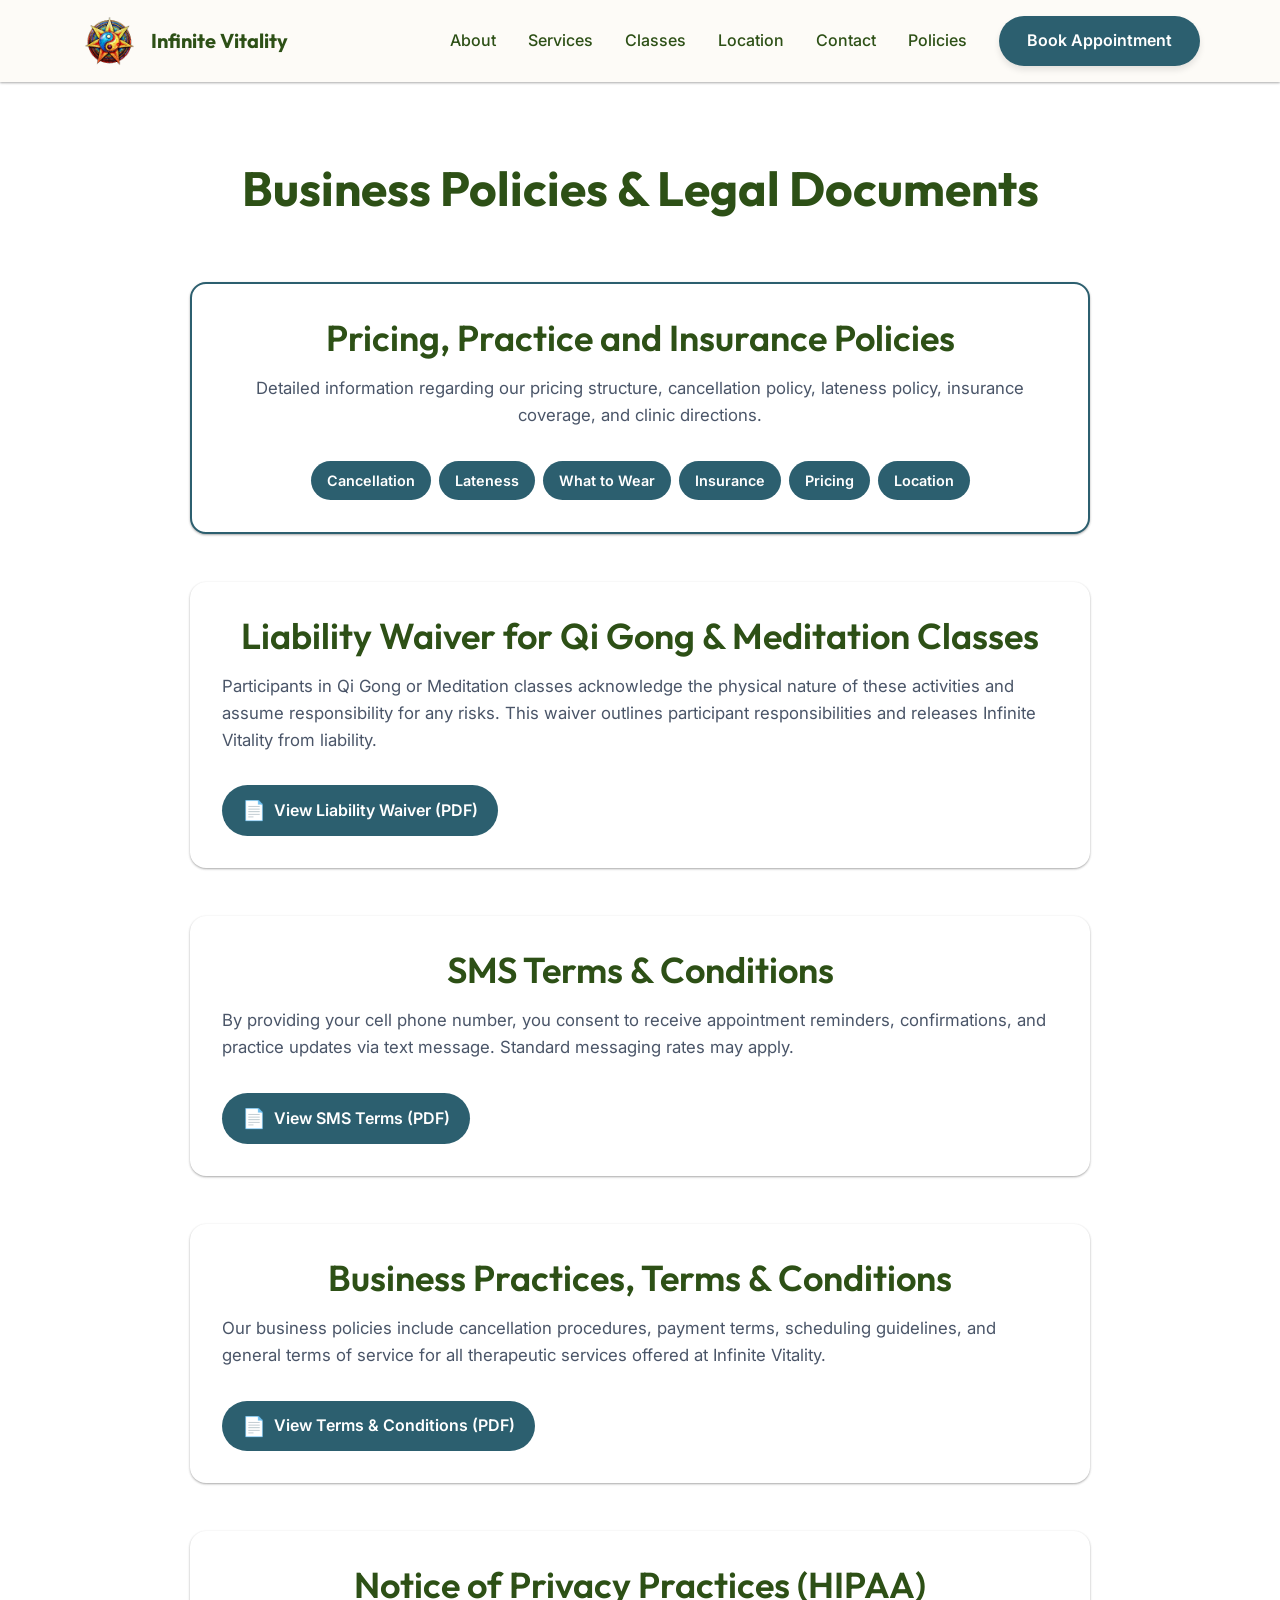
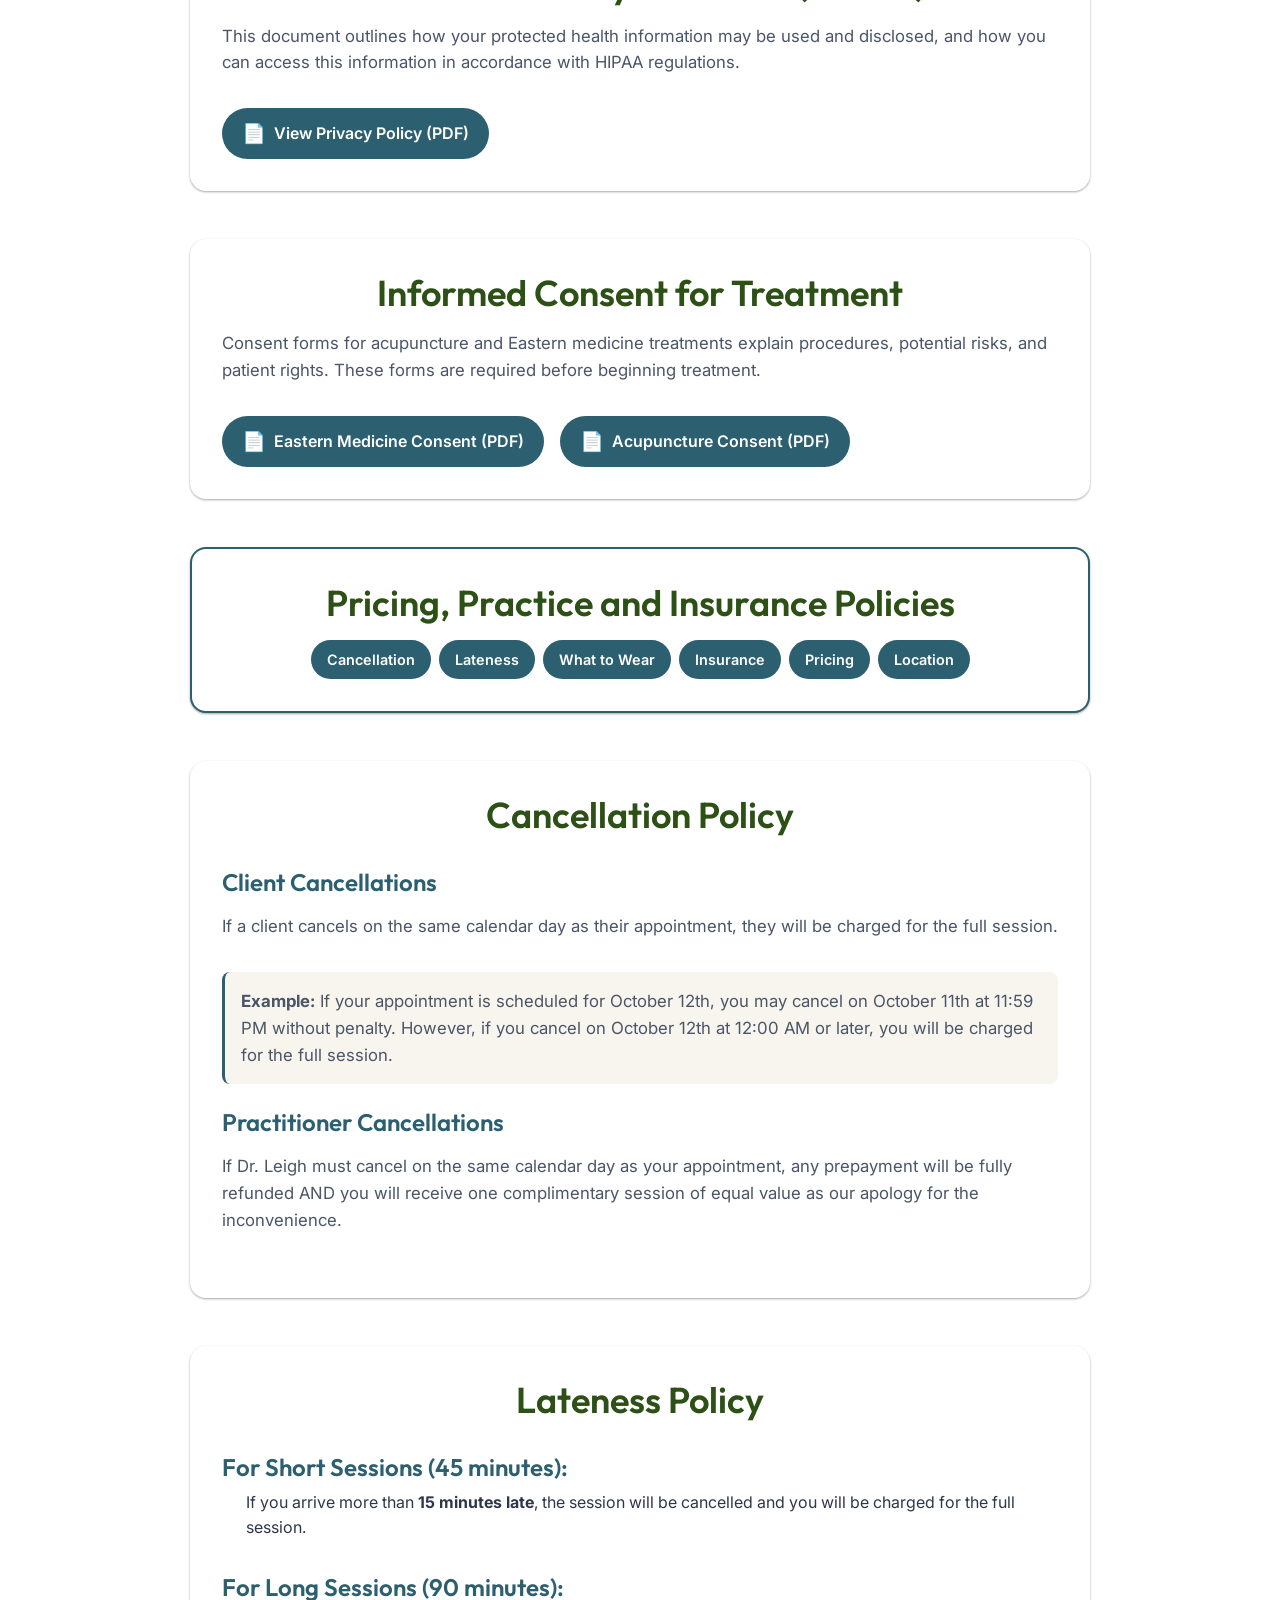
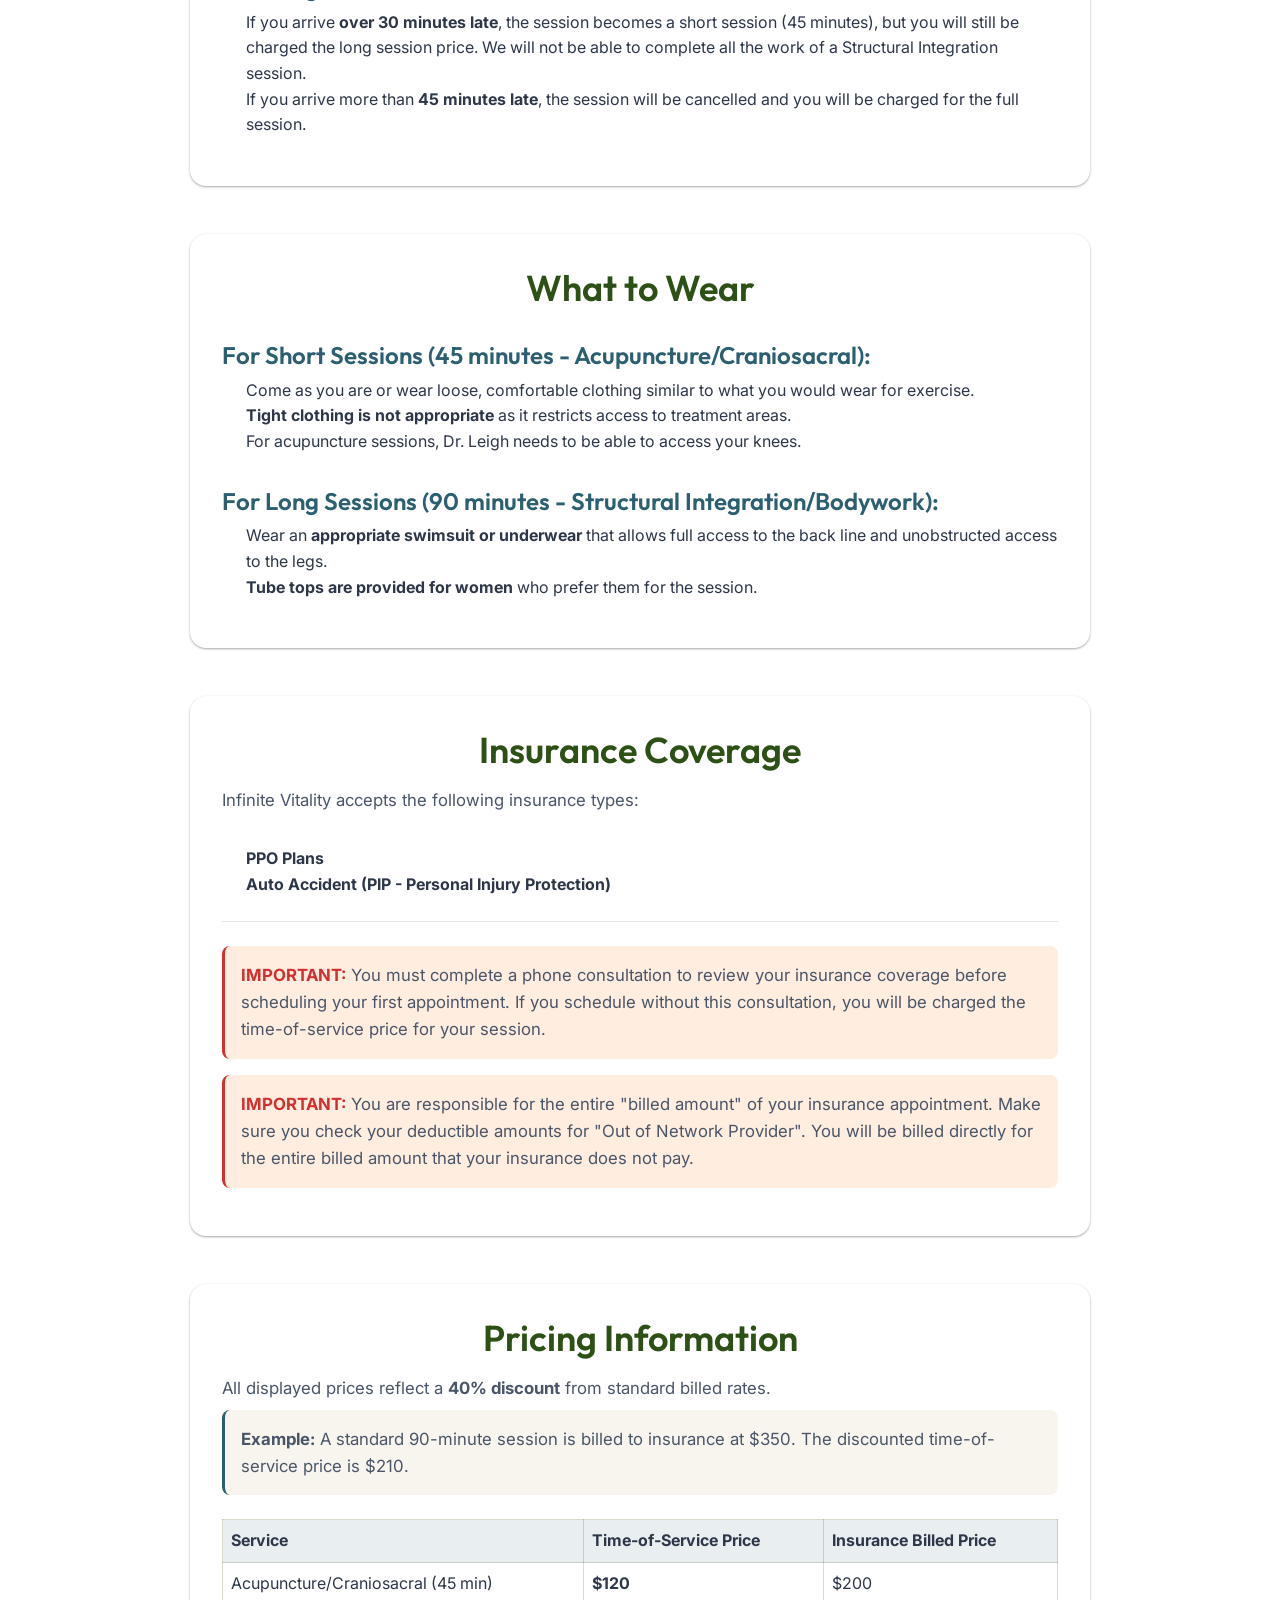
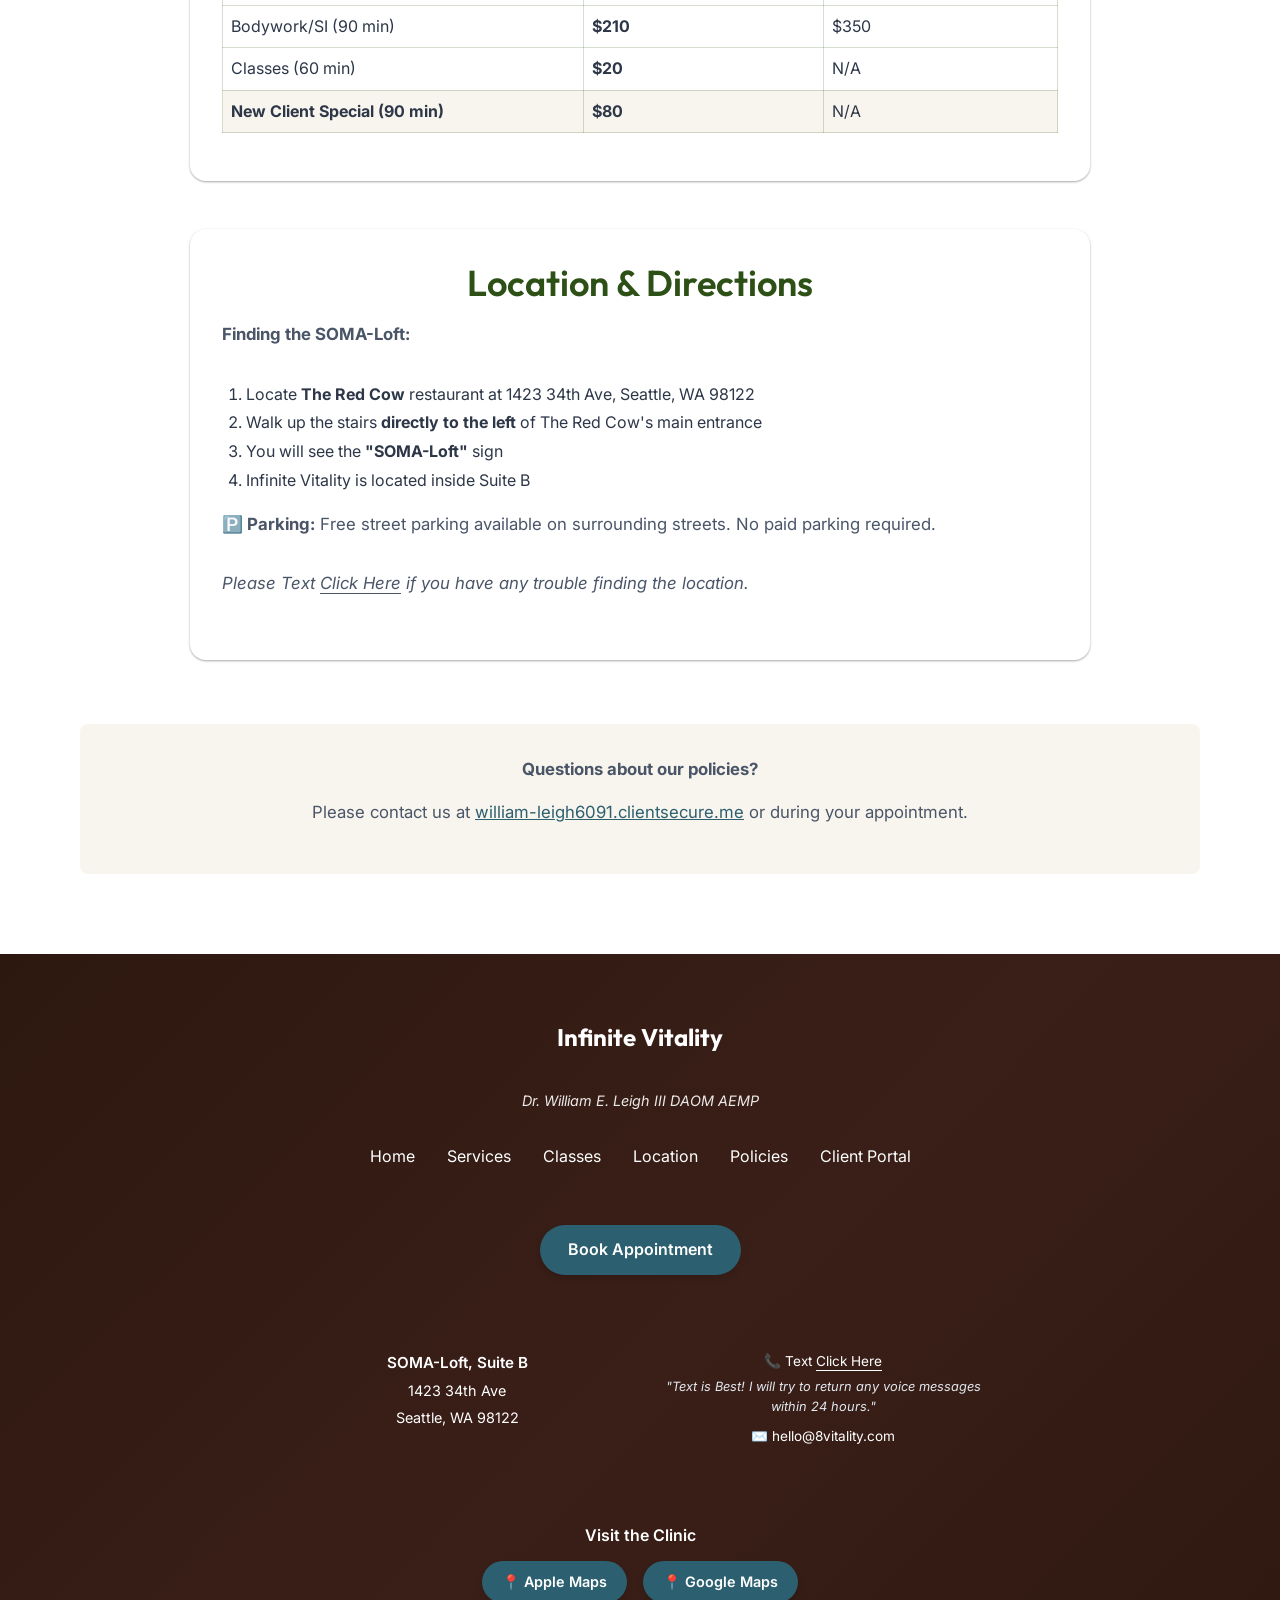
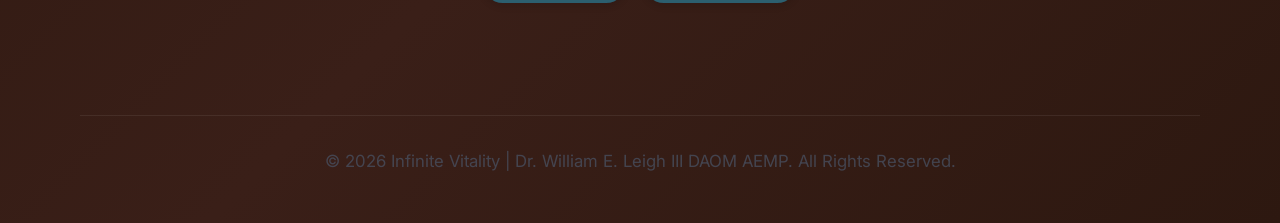
==== commit 0e3ba52c: "Add 'Text' prefix to all interactive phone links for clarity" ====
--- a/Policies/index.html
+++ b/Policies/index.html
@@ -378,8 +378,9 @@
                         <p style="margin-top: 1rem;"><strong>🅿️ Parking:</strong> Free street parking available on
                             surrounding streets. No paid parking required.</p>
 
-                        <p style="margin-top: 1rem;"><em>Please <a href="sms:2065652986" class="phone-reveal"><span
-                                        class="click-text">Click Here</span><span class="number-text">text (206)
+                        <p style="margin-top: 1rem;"><em>Please Text <a href="sms:2065652986" class="phone-reveal"
+                                    aria-label="Text (206) 565-2986"><span class="click-text">Click Here</span><span
+                                        class="number-text">(206)
                                         565-2986</span></a> if you have any trouble finding the
                                 location.</em></p>
                     </article>
@@ -448,9 +449,9 @@
 
                 <!-- Contact Info (Right) -->
                 <div style="display: flex; flex-direction: column; justify-content: center;">
-                    <p style="margin: 0.25rem 0; font-size: 0.85rem; color: #ffffff;">📞 <a href="sms:2065652986"
-                            class="phone-reveal"><span class="click-text">Click Here</span><span
-                                class="number-text">(206) 565-2986</span></a></p>
+                    <p style="margin: 0.25rem 0; font-size: 0.85rem; color: #ffffff;">📞 Text <a href="sms:2065652986"
+                            class="phone-reveal" aria-label="Text (206) 565-2986"><span class="click-text">Click
+                                Here</span><span class="number-text">(206) 565-2986</span></a></p>
                     <p style="margin: 0 0 0.25rem; font-size: 0.8rem; color: #e2e8f0; font-style: italic;">"Text is
                         Best! I will try to return any voice messages within 24 hours."</p>
                     <p style="margin: 0.25rem 0; font-size: 0.85rem; color: #ffffff;">✉️ hello@8vitality.com</p>
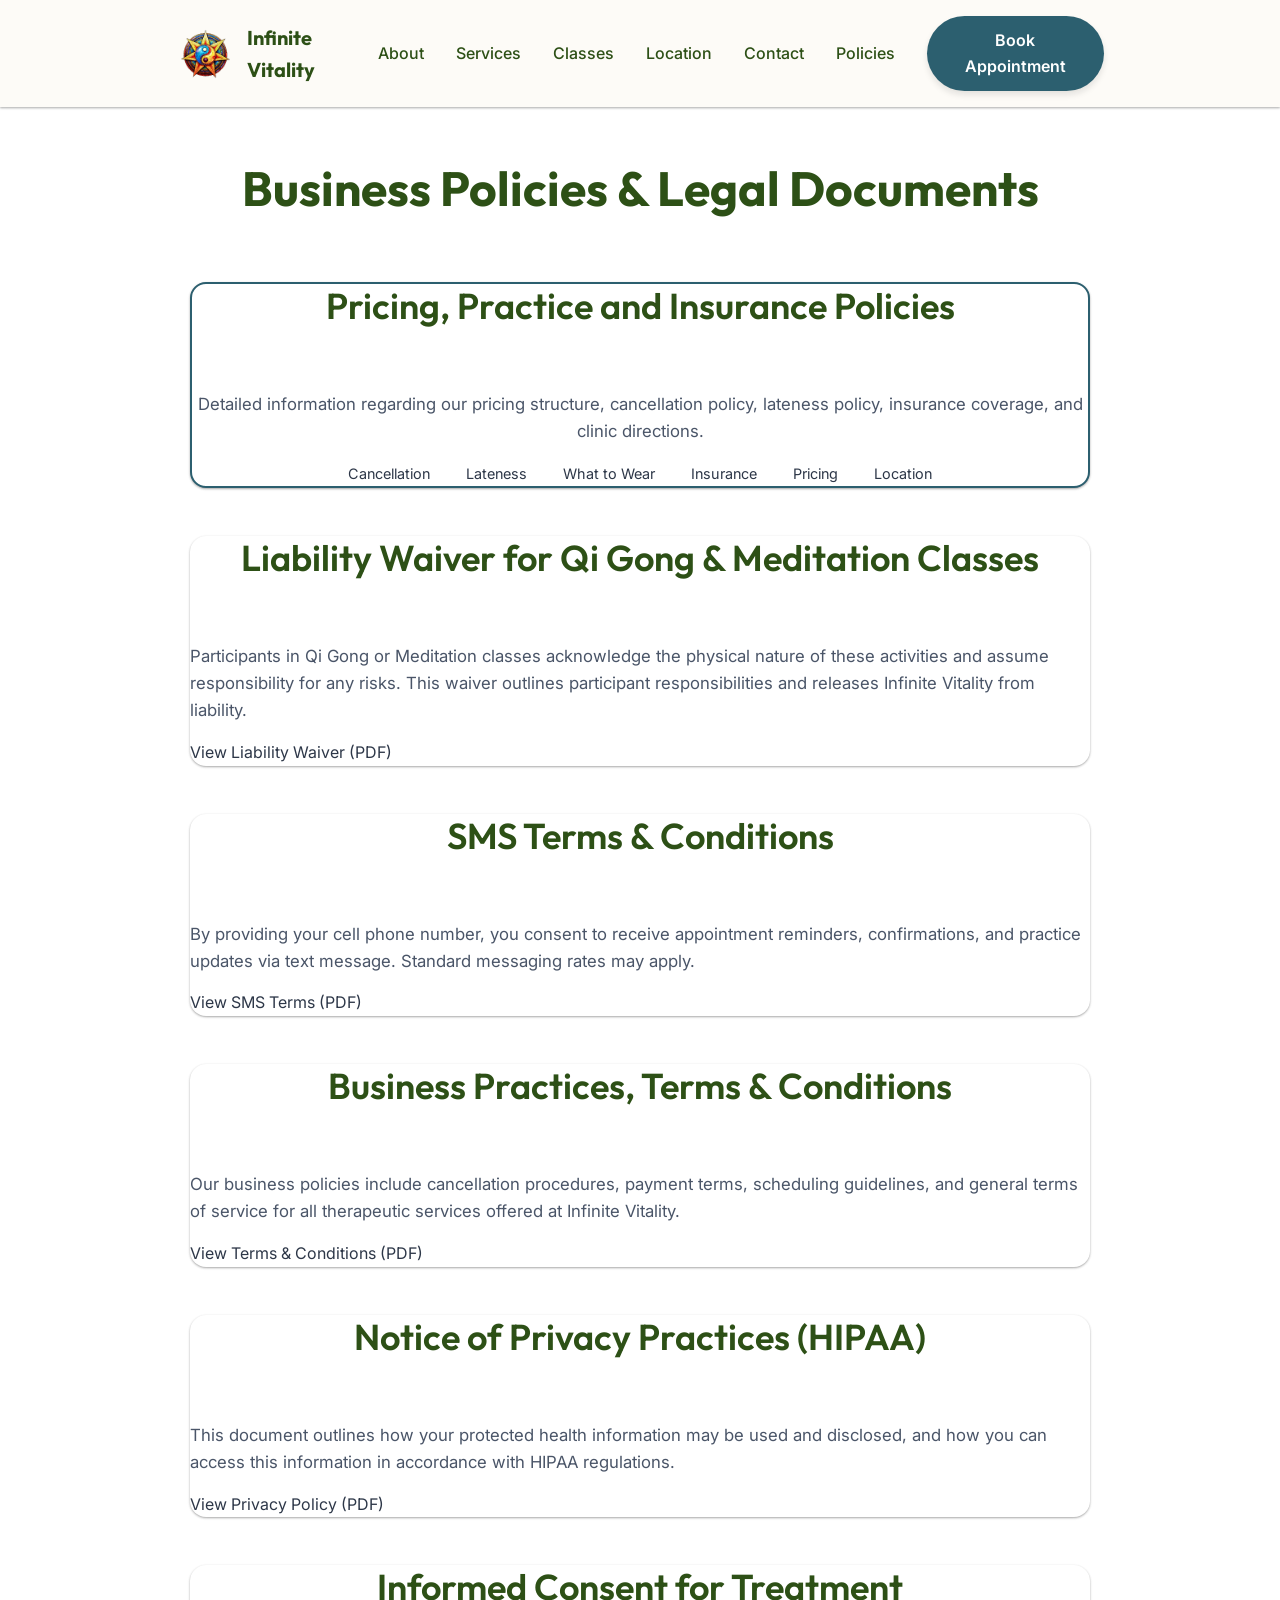
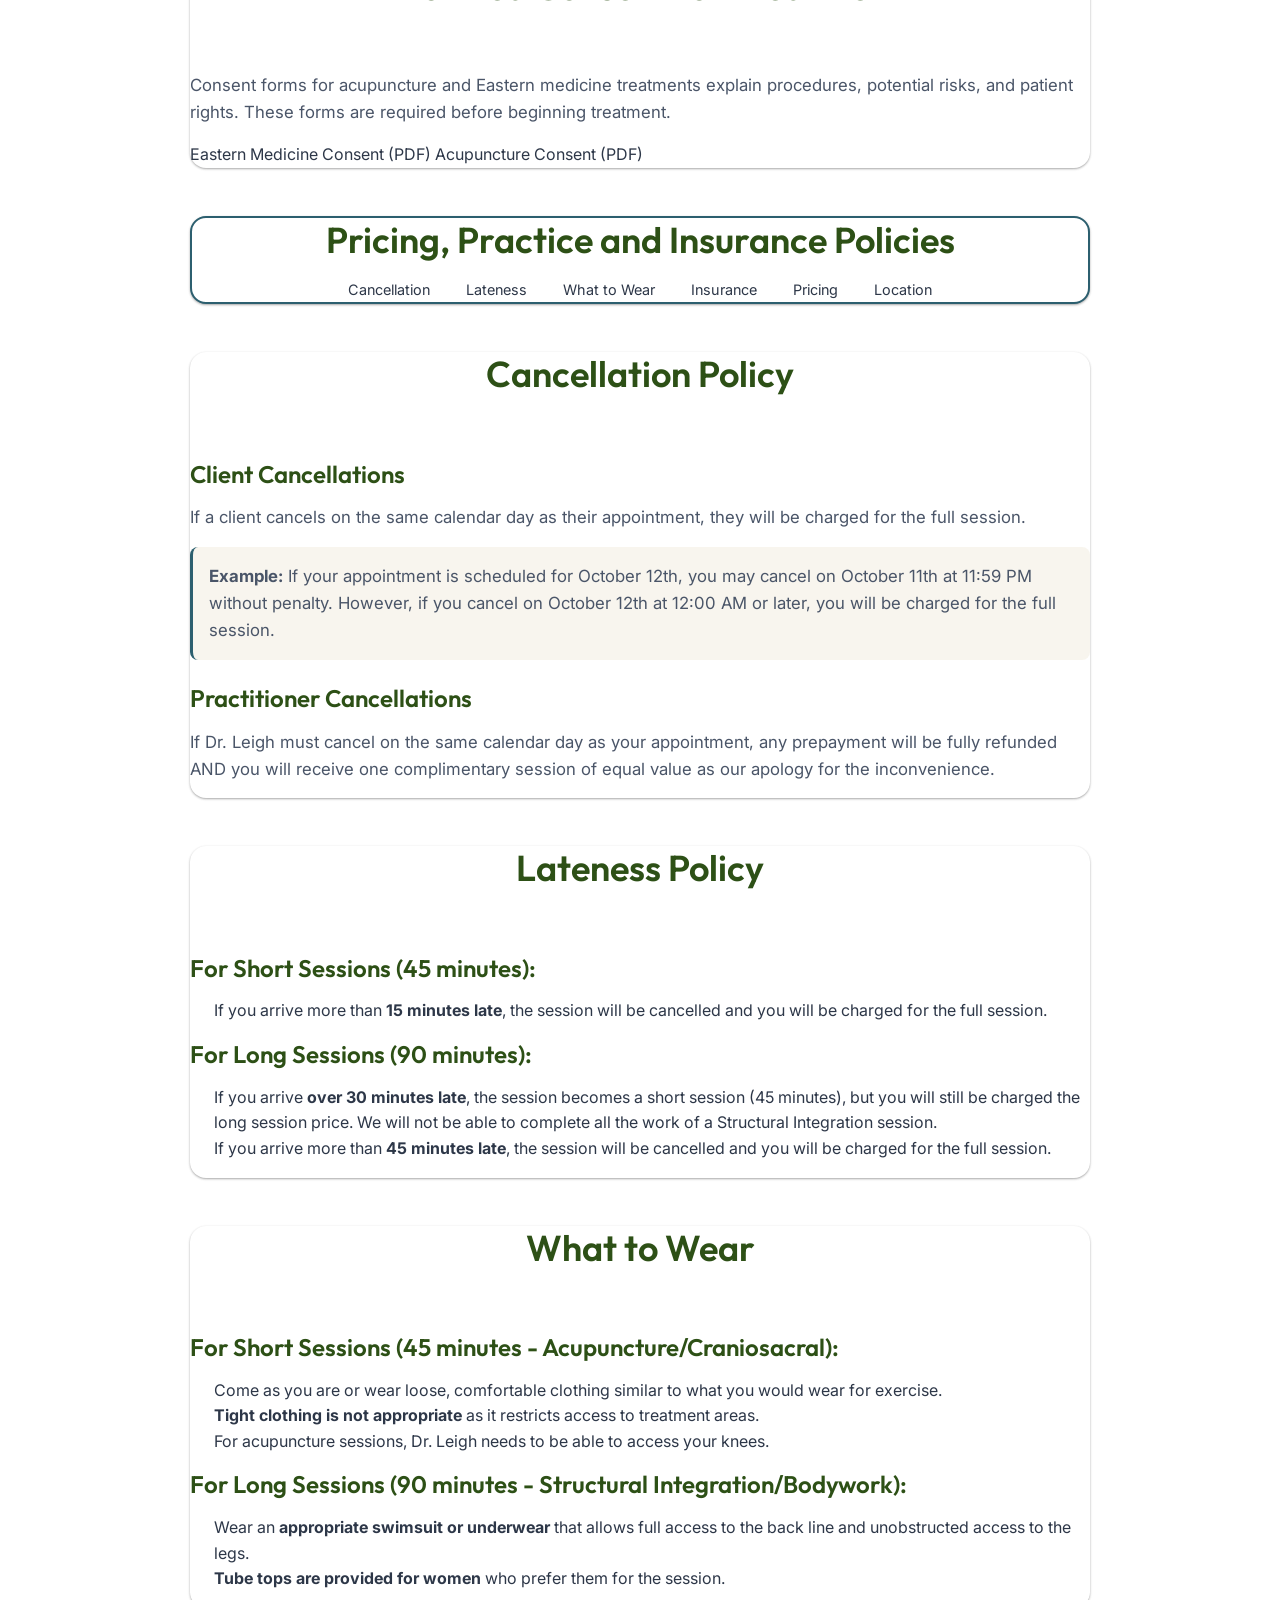
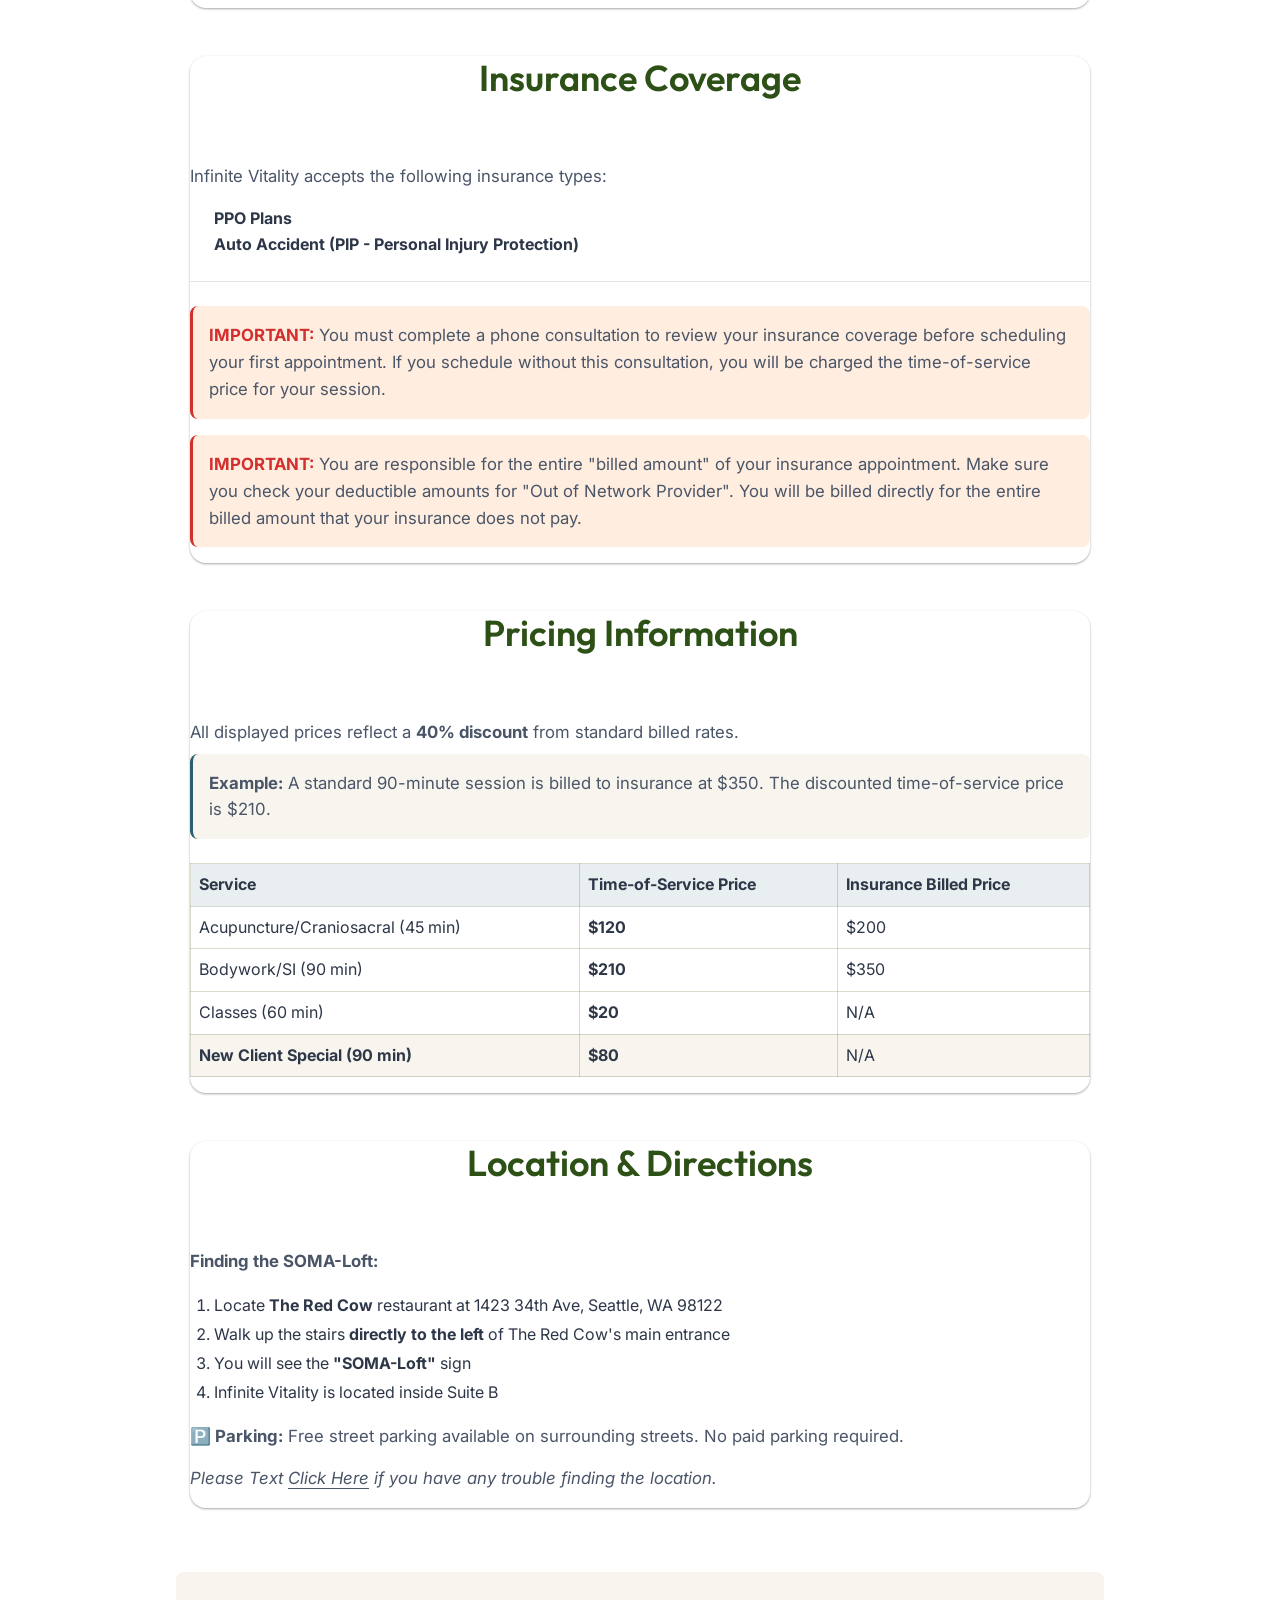
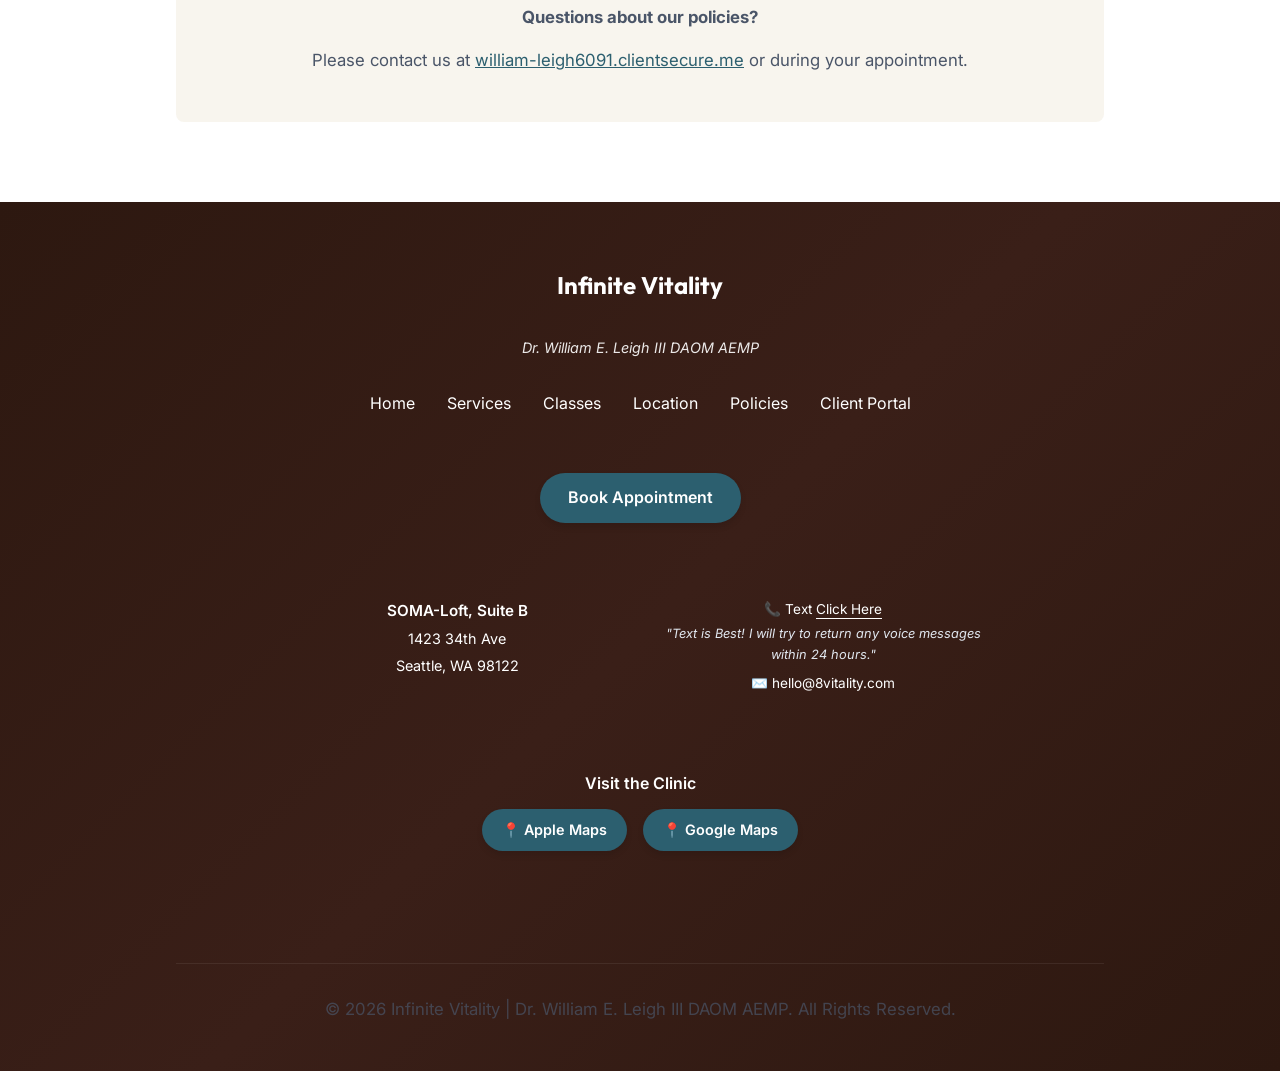
==== commit e29be797: "Standardize phone number formatting to 206-407-5029" ====
--- a/Policies/index.html
+++ b/Policies/index.html
@@ -378,10 +378,9 @@
                         <p style="margin-top: 1rem;"><strong>🅿️ Parking:</strong> Free street parking available on
                             surrounding streets. No paid parking required.</p>
 
-                        <p style="margin-top: 1rem;"><em>Please Text <a href="sms:2065652986" class="phone-reveal"
-                                    aria-label="Text (206) 565-2986"><span class="click-text">Click Here</span><span
-                                        class="number-text">(206)
-                                        565-2986</span></a> if you have any trouble finding the
+                        <p style="margin-top: 1rem;"><em>Please Text <a href="sms:2064075029" class="phone-reveal"
+                                    aria-label="Text 206-407-5029"><span class="click-text">Click Here</span><span
+                                        class="number-text">206-407-5029</span></a> if you have any trouble finding the
                                 location.</em></p>
                     </article>
 
@@ -410,7 +409,7 @@
           "@type": "MedicalBusiness",
           "name": "Infinite Vitality",
           "url": "https://8vitality.com",
-          "telephone": "+1-206-565-2986",
+          "telephone": "206-407-5029",
           "image": "https://8vitality.com/resources/hero-extra-large.jpg"
       }
     }
@@ -449,9 +448,9 @@
 
                 <!-- Contact Info (Right) -->
                 <div style="display: flex; flex-direction: column; justify-content: center;">
-                    <p style="margin: 0.25rem 0; font-size: 0.85rem; color: #ffffff;">📞 Text <a href="sms:2065652986"
-                            class="phone-reveal" aria-label="Text (206) 565-2986"><span class="click-text">Click
-                                Here</span><span class="number-text">(206) 565-2986</span></a></p>
+                    <p style="margin: 0.25rem 0; font-size: 0.85rem; color: #ffffff;">📞 Text <a href="sms:2064075029"
+                            class="phone-reveal" aria-label="Text 206-407-5029"><span class="click-text">Click
+                                Here</span><span class="number-text">206-407-5029</span></a></p>
                     <p style="margin: 0 0 0.25rem; font-size: 0.8rem; color: #e2e8f0; font-style: italic;">"Text is
                         Best! I will try to return any voice messages within 24 hours."</p>
                     <p style="margin: 0.25rem 0; font-size: 0.85rem; color: #ffffff;">✉️ hello@8vitality.com</p>
--- a/css/style.css
+++ b/css/style.css
@@ -1,15 +1,12 @@
-/* Variable Definitions */
+/* =========================================
+   1. VARIABLES & RESET (Global)
+   ========================================= */
 :root {
     --color-bg: #FDFBF7;
-    /* Lighter cream for main bg */
     --color-bg-alt: #E8DCC8;
-    /* Beige/Tan from original */
     --color-primary: #2D5016;
-    /* Dark Green */
     --color-secondary: #4A7C2E;
-    /* Medium Green */
     --color-accent: #2c5f6f;
-    /* Teal/Blue */
     --color-text-main: #2D3748;
     --color-text-light: #F7FAFC;
     --color-white: #ffffff;
@@ -34,7 +31,6 @@
     --transition-smooth: 0.4s cubic-bezier(0.16, 1, 0.3, 1);
 }
 
-/* Reset & Base */
 *,
 *::before,
 *::after {
@@ -55,11 +51,63 @@
     background-color: var(--color-bg);
     line-height: 1.6;
     overflow-x: hidden;
-    height: 100%;
+    min-height: 100vh;
+    /* Changed from height: 100% for better scroll behavior */
     display: flex;
     flex-direction: column;
 }
 
+ul {
+    list-style: none;
+}
+
+/* Updated to ensure images behave well in flex containers */
+img {
+    max-width: 100%;
+    display: block;
+    height: auto;
+    width: auto;
+    /* Explicit auto width helpful for Safari */
+}
+
+/* Main takes up remaining space */
+main {
+    flex: 1 0 auto;
+    width: 100%;
+}
+
+a {
+    text-decoration: none;
+    color: inherit;
+    transition: var(--transition-fast);
+}
+
+/* Accessibility */
+a:focus,
+button:focus,
+.btn:focus {
+    outline: 3px solid var(--color-accent);
+    outline-offset: 2px;
+}
+
+.skip-to-main {
+    position: absolute;
+    left: -9999px;
+    z-index: 999;
+    padding: 1em;
+    background: var(--color-accent);
+    color: white;
+}
+
+.skip-to-main:focus {
+    left: 50%;
+    transform: translateX(-50%);
+    top: 10px;
+}
+
+/* =========================================
+   2. TYPOGRAPHY & UTILITIES (Global Base)
+   ========================================= */
 h1,
 h2,
 h3,
@@ -72,35 +120,6 @@
     margin-bottom: var(--spacing-sm);
 }
 
-a {
-    text-decoration: none;
-    color: inherit;
-    transition: var(--transition-fast);
-}
-
-ul {
-    list-style: none;
-}
-
-img {
-    max-width: 100%;
-    display: block;
-    height: auto;
-}
-
-/* Layout Utilities */
-.container {
-    width: 90%;
-    max-width: 1200px;
-    margin: 0 auto;
-    padding: 0 var(--spacing-sm);
-}
-
-.section {
-    padding: 5rem 0;
-}
-
-/* Typography */
 h1 {
     font-size: 3rem;
     font-weight: 700;
@@ -124,7 +143,18 @@
     color: #4A5568;
 }
 
-/* Buttons */
+.container {
+    width: 90%;
+    max-width: 960px;
+    margin: 0 auto;
+    padding: 0 var(--spacing-sm);
+}
+
+.section {
+    padding: 5rem 0;
+}
+
+/* Buttons Global */
 .btn {
     display: inline-block;
     padding: 12px 28px;
@@ -137,15 +167,15 @@
 }
 
 .btn-primary {
-    background-color: var(--color-accent);
-    color: var(--color-white);
+    background: var(--color-accent);
+    color: white;
     box-shadow: var(--shadow-md);
 }
 
 .btn-primary:hover {
     transform: translateY(-2px);
     box-shadow: var(--shadow-lg);
-    background-color: #1e4450;
+    background: #1e4450;
 }
 
 .btn-outline {
@@ -156,12 +186,44 @@
 
 .btn-outline:hover {
     background: var(--color-primary);
-    color: var(--color-white);
-}
-
-/* Header & Nav */
+    color: white;
+}
+
+/* Phone Reveal Global */
+.phone-reveal {
+    color: inherit;
+    text-decoration: underline;
+    text-underline-offset: 4px;
+    transition: var(--transition-smooth);
+}
+
+.phone-reveal .number-text {
+    display: none;
+}
+
+.phone-reveal:hover {
+    text-decoration: none;
+}
+
+.phone-reveal:hover .click-text {
+    display: none;
+}
+
+.phone-reveal:hover .number-text {
+    display: inline;
+    color: var(--color-primary);
+    font-weight: 700;
+    padding: 0 4px;
+    background: rgba(220, 237, 200, 0.4);
+    border-radius: 4px;
+}
+
+/* =========================================
+   3. COMPONENT BASICS (Shared)
+   ========================================= */
+/* Header */
 header {
-    background-color: rgba(253, 251, 247, 0.95);
+    background: rgba(253, 251, 247, 0.95);
     backdrop-filter: blur(10px);
     position: fixed;
     width: 100%;
@@ -192,23 +254,7 @@
     width: auto;
 }
 
-.nav-links {
-    display: flex;
-    align-items: center;
-    gap: var(--spacing-md);
-}
-
-.nav-links a.nav-item {
-    font-weight: 500;
-    color: var(--color-primary);
-    font-size: 1rem;
-}
-
-.nav-links a.nav-item:hover {
-    color: #ff3333;
-}
-
-/* Mobile Menu Toggle */
+/* Mobile Menu Toggle (Base Hidden) */
 .mobile-menu-toggle {
     display: none;
     flex-direction: column;
@@ -223,7 +269,7 @@
 .hamburger-line {
     width: 28px;
     height: 3px;
-    background-color: var(--color-primary);
+    background: var(--color-primary);
     border-radius: 3px;
     transition: all 0.3s ease;
 }
@@ -239,366 +285,20 @@
 .mobile-menu-toggle.active .hamburger-line:nth-child(3) {
     transform: rotate(-45deg) translate(7px, -7px);
 }
-
-/* Accessibility - Focus States */
-a:focus,
-button:focus,
-.btn:focus {
-    outline: 3px solid var(--color-accent);
-    outline-offset: 2px;
-}
-
-/* Skip to main content link for accessibility */
-.skip-to-main {
-    position: absolute;
-    left: -9999px;
-    z-index: 999;
-    padding: 1em;
-    background-color: var(--color-accent);
-    color: white;
-    text-decoration: none;
-}
-
-.skip-to-main:focus {
-    left: 50%;
-    transform: translateX(-50%);
-    top: 10px;
-}
-
-/* Section Spacers */
-.section-spacer {
-    display: flex;
-    justify-content: center;
-    align-items: center;
-    padding: 6.75rem 0;
-    background: linear-gradient(to bottom,
-            rgba(255, 255, 255, 0) 0%,
-            rgba(255, 255, 255, 1) 20%,
-            rgba(255, 255, 255, 1) 80%,
-            rgba(255, 255, 255, 0) 100%);
-}
-
-.section-spacer img {
-    width: 180px;
-    max-width: 180px;
-    height: auto;
-    opacity: 0.7;
-    filter: drop-shadow(0 2px 4px rgba(0, 0, 0, 0.1));
-    margin: 0 auto;
-}
-
-
-/* Hero Section */
-.hero {
-    margin-top: 80px;
-    /* Offset fixed header */
-    padding: var(--spacing-md) 0 var(--spacing-xl);
-    background: linear-gradient(135deg, rgba(232, 220, 200, 0.3) 0%, rgba(253, 251, 247, 1) 100%);
-    position: relative;
-    overflow: hidden;
-}
-
-.hero-content {
-    display: flex;
-    flex-direction: column;
-    align-items: center;
-    gap: var(--spacing-lg);
-    max-width: 1400px;
-}
-
-.hero-image {
-    width: 100%;
-    max-width: 1400px;
-    display: flex;
-    justify-content: center;
-}
-
-.hero-image img {
-    border-radius: var(--radius-lg);
-    box-shadow: var(--shadow-lg);
-    width: 100%;
-    height: auto;
-    object-fit: cover;
-}
-
-.hero-text {
-    text-align: center;
-    max-width: 800px;
-    padding: 0 var(--spacing-md);
-}
-
-.hero-text h1 {
-    color: var(--color-primary);
-    margin-bottom: var(--spacing-md);
-    line-height: 1.1;
-}
-
-.hero-text p {
-    font-size: 1.2rem;
-    color: #4A5568;
-    margin-bottom: var(--spacing-md);
-    margin-left: auto;
-    margin-right: auto;
-}
-
-.hero-buttons {
-    display: flex;
-    gap: 1rem;
-    flex-wrap: wrap;
-    justify-content: center;
-}
-
-/* Introduction / Philosophy */
-.philosophy {
-    background-color: var(--color-white);
-    text-align: center;
-}
-
-.philosophy p {
-    max-width: 800px;
-    margin: 0 auto var(--spacing-md);
-}
-
-/* New Client Promotion Section */
-.new-client-promo-section {
-    padding: var(--spacing-xl) 0;
-}
-
-.promo-content {
-    display: flex;
-    gap: var(--spacing-lg);
-    align-items: center;
-    max-width: 1200px;
-    margin: 0 auto;
-}
-
-.promo-image {
-    flex: 1;
-    min-width: 300px;
-}
-
-.promo-text {
-    flex: 1.2;
-    min-width: 300px;
-}
-
-.promo-badge {
-    background: rgba(255, 255, 255, 0.9);
-    border: 3px solid var(--color-accent);
-    border-radius: var(--radius-lg);
-    padding: var(--spacing-md);
-    text-align: center;
-    margin: var(--spacing-md) 0;
-    box-shadow: var(--shadow-md);
-}
-
-.promo-badge p:nth-child(2) {
-    text-shadow: 2px 2px 4px rgba(0, 0, 0, 0.1);
-}
-
-/* Services Grid */
-.services {
-    background-color: #F7FAFC;
-}
-
-/* Services & Classes - Vertical Layout */
-.services-grid {
-    display: flex;
-    flex-direction: column;
-    gap: var(--spacing-lg);
-    max-width: 900px;
-    margin: 0 auto;
-}
-
-.service-card {
-    background: var(--color-white);
-    border-radius: var(--radius-lg);
-    box-shadow: var(--shadow-sm);
-    transition: var(--transition-smooth);
-    display: flex;
-    flex-direction: row;
-    align-items: flex-start;
-    gap: var(--spacing-md);
-    padding: var(--spacing-md);
-    min-height: 300px;
-    /* Ensures uniform height */
-}
-
-.service-card:hover {
-    box-shadow: var(--shadow-lg);
-}
-
-.service-image {
-    flex-shrink: 0;
-    width: 300px;
-    height: 300px;
-    aspect-ratio: 1 / 1;
-    overflow: hidden;
-    border-radius: var(--radius-md);
-}
-
-.service-image img {
-    width: 100%;
-    height: 100%;
-    object-fit: cover;
-    transition: transform 0.6s ease;
-}
-
-.service-card:hover .service-image img {
-    transform: scale(1.05);
-}
-
-.service-content {
-    flex: 1;
-    display: flex;
-    flex-direction: column;
-    justify-content: space-between;
-}
-
-.service-content h3 {
-    margin-bottom: var(--spacing-sm);
-    color: var(--color-primary);
-}
-
-.service-pricing {
-    font-size: 0.9rem;
-    color: var(--color-accent);
-    font-weight: 600;
-    margin: -0.5rem 0 0.75rem 0 !important;
-    font-style: italic;
-}
-
-.service-content p {
-    font-size: 1.05rem;
-    line-height: 1.7;
-    margin-bottom: var(--spacing-md);
-}
-
-.service-links {
-    display: flex;
-    flex-direction: column;
-    gap: 0.5rem;
-    margin-top: auto;
-}
-
-.service-link {
-    font-weight: 600;
-    color: var(--color-accent);
-    display: inline-flex;
-    align-items: center;
-    gap: 4px;
-    font-size: 0.95rem;
-}
-
-.service-link:hover {
-    gap: 8px;
-    /* Arrow animation */
-    text-decoration: underline;
-}
-
-/* Location Section */
-.location {
-    background-color: var(--color-bg-alt);
-    padding: var(--spacing-lg) 0;
-}
-
-.location-container {
-    display: flex;
-    flex-direction: column;
-    align-items: center;
-    text-align: center;
-}
-
-/* Location Section */
-.location {
-    background-color: var(--color-bg-alt);
-    padding: var(--spacing-lg) 0;
-}
-
-.location-container {
-    display: flex;
-    flex-direction: column;
-    align-items: center;
-    text-align: center;
-}
-
-/* Centered Map Links */
-.map-links-centered {
-    display: flex;
-    gap: var(--spacing-sm);
-    justify-content: center;
-    flex-wrap: wrap;
-}
-
-.map-links-centered .btn {
-    min-width: 180px;
-    padding: 0.6rem 1.25rem;
-    font-size: 0.95rem;
-}
-
-/* Stacked Wide Cards */
-.location-cards-stacked {
-    display: flex;
-    flex-direction: column;
-    gap: 0.75rem;
-    width: 100%;
-    max-width: 800px;
-    margin: 0 auto;
-}
-
-.location-wide-card {
-    background: rgba(255, 255, 255, 0.7);
-    padding: 1rem 1.25rem;
-    border-radius: var(--radius-md);
-    border: 1px solid rgba(45, 80, 22, 0.1);
-    text-align: left;
-    box-shadow: var(--shadow-sm);
-    transition: var(--transition-smooth);
-}
-
-.location-wide-card:hover {
-    box-shadow: var(--shadow-md);
-}
-
-.location-wide-card h3 {
-    text-align: center;
-    color: var(--color-primary);
-}
-
 
 /* Footer */
 footer {
     background: linear-gradient(135deg, #2d1810 0%, #3a1f18 50%, #2d1810 100%);
-    color: #ffffff;
+    color: white;
     padding: var(--spacing-lg) 0 var(--spacing-md);
     margin-top: auto;
-}
-
-.footer-content {
-    display: flex;
-    flex-direction: column;
-    align-items: center;
-    text-align: center;
-    gap: var(--spacing-md);
 }
 
 .footer-logo {
     font-family: var(--font-heading);
     font-size: 1.5rem;
     font-weight: 700;
-    color: var(--color-white);
-}
-
-.footer-nav {
-    display: flex;
-    gap: var(--spacing-md);
-    flex-wrap: wrap;
-    justify-content: center;
-}
-
-.footer-nav a:hover {
-    color: #00d9ff;
-    text-decoration: underline;
+    color: white;
 }
 
 .copyright {
@@ -611,10 +311,253 @@
     text-align: center;
 }
 
-/* Responsive - Mobile Devices */
-@media (max-width: 768px) {
-
-    /* Typography adjustments */
+/* Cards & Sections */
+.location-cards-stacked {
+    display: flex;
+    flex-direction: column;
+    gap: 2rem;
+    width: 100%;
+    max-width: 800px;
+    margin: 0 auto;
+}
+
+.location-wide-card,
+.service-card,
+.policy-card {
+    background: white;
+    border-radius: var(--radius-lg);
+    box-shadow: var(--shadow-sm);
+    transition: var(--transition-smooth);
+}
+
+.promo-badge {
+    background: rgba(255, 255, 255, 0.9);
+    border: 3px solid var(--color-accent);
+    border-radius: var(--radius-lg);
+    padding: var(--spacing-md);
+    text-align: center;
+    box-shadow: var(--shadow-md);
+}
+
+.service-image img {
+    transition: transform 0.6s ease;
+}
+
+.service-card:hover .service-image img {
+    transform: scale(1.05);
+}
+
+/* =========================================
+   4. DESKTOP LAYOUT (Strict Separation)
+   ========================================= */
+@media (min-width: 481px) {
+
+    /* Nav */
+    .nav-links {
+        display: flex;
+        align-items: center;
+        gap: var(--spacing-md);
+    }
+
+    .nav-links a.nav-item {
+        font-weight: 500;
+        color: var(--color-primary);
+        font-size: 1rem;
+    }
+
+    .nav-links a.nav-item:hover {
+        color: #ff3333;
+    }
+
+    /* Hero */
+    .hero {
+        margin-top: 80px;
+        padding: var(--spacing-md) 0 var(--spacing-xl);
+    }
+
+    .hero-content {
+        display: flex;
+        flex-direction: column;
+        align-items: center;
+        gap: var(--spacing-lg);
+        max-width: 960px;
+    }
+
+    .hero-image {
+        width: 100%;
+        max-width: 960px;
+        display: block;
+        /* Changed from flex for Safari stability */
+        margin: 0 auto;
+    }
+
+    .hero-image img {
+        width: 100%;
+        height: auto;
+    }
+
+    .hero-text {
+        text-align: center;
+        max-width: 800px;
+        padding: 0 var(--spacing-md);
+    }
+
+    .hero-buttons {
+        display: flex;
+        gap: 1rem;
+        flex-wrap: wrap;
+        justify-content: center;
+    }
+
+    /* Spacers */
+    .section-spacer {
+        display: flex;
+        justify-content: center;
+        align-items: center;
+        padding: 6.75rem 0;
+    }
+
+    .section-spacer img {
+        width: 180px;
+        max-width: 180px;
+        opacity: 0.7;
+        filter: drop-shadow(0 2px 4px rgba(0, 0, 0, 0.1));
+    }
+
+    /* Service Card (Row Layout) */
+    .services-grid {
+        display: flex;
+        flex-direction: column;
+        gap: var(--spacing-lg);
+        max-width: 900px;
+        margin: 0 auto;
+    }
+
+    .service-card {
+        display: flex;
+        flex-direction: row;
+        align-items: flex-start;
+        gap: var(--spacing-md);
+        padding: var(--spacing-md);
+        min-height: 300px;
+    }
+
+    .service-image {
+        flex-shrink: 0;
+        width: 300px;
+        height: 300px;
+        border-radius: var(--radius-md);
+        overflow: hidden;
+        aspect-ratio: 1/1;
+    }
+
+    .service-image img {
+        width: 100%;
+        height: 100%;
+        object-fit: cover;
+    }
+
+    .service-content {
+        flex: 1;
+        display: flex;
+        flex-direction: column;
+        justify-content: space-between;
+    }
+
+    .service-links {
+        display: flex;
+        flex-direction: column;
+        gap: 0.5rem;
+        margin-top: auto;
+    }
+
+    /* Promo Content (Row Layout) */
+    .promo-content {
+        display: flex;
+        gap: var(--spacing-lg);
+        align-items: center;
+        max-width: 960px;
+        margin: 0 auto;
+        flex-direction: row;
+    }
+
+    .promo-image {
+        flex: 1;
+        min-width: 300px;
+    }
+
+    .promo-image img {
+        width: 100%;
+        height: auto;
+    }
+
+    .promo-text {
+        flex: 1.2;
+        min-width: 300px;
+    }
+
+    /* Location Cards */
+    .location-container {
+        display: flex;
+        flex-direction: column;
+        align-items: center;
+        text-align: center;
+    }
+
+    .map-links-centered {
+        display: flex;
+        gap: var(--spacing-sm);
+        justify-content: center;
+        flex-wrap: wrap;
+    }
+
+    .map-links-centered .btn {
+        min-width: 180px;
+    }
+
+    .location-wide-card {
+        padding: 1rem 1.25rem;
+        text-align: left;
+    }
+
+    /* Grid layout for Finding Us / Contact */
+    .location-wide-card div[style*="grid-template-columns: 1fr 1fr"] {
+        display: grid;
+        grid-template-columns: 1fr 1fr;
+    }
+
+    /* Footer */
+    .footer-content {
+        display: flex;
+        flex-direction: column;
+        align-items: center;
+        text-align: center;
+        gap: var(--spacing-md);
+    }
+
+    .footer-nav {
+        display: flex;
+        gap: var(--spacing-md);
+        flex-wrap: wrap;
+        justify-content: center;
+    }
+
+    /* Policy Grid */
+    .policy-grid {
+        display: grid;
+        grid-template-columns: 1fr;
+        gap: 3rem;
+        max-width: 900px;
+        margin: 0 auto;
+    }
+}
+
+/* =========================================
+   5. MOBILE LAYOUT (Strict Separation)
+   ========================================= */
+@media (max-width: 480px) {
+
+    /* Responsive Typography */
     h1 {
         font-size: 2.25rem;
     }
@@ -631,24 +574,7 @@
         font-size: 1rem;
     }
 
-    /* Hero section mobile */
-    .hero {
-        padding: var(--spacing-md) 0;
-    }
-
-    .hero-image {
-        max-width: 100%;
-    }
-
-    .hero-text h1 {
-        font-size: 2rem;
-    }
-
-    .hero-text p {
-        font-size: 1.1rem;
-    }
-
-    /* Mobile Navigation */
+    /* Nav Mobile (Drawer) */
     .mobile-menu-toggle {
         display: flex;
     }
@@ -680,6 +606,7 @@
         border-bottom: 1px solid rgba(45, 80, 22, 0.1);
         text-align: center;
         font-size: 1.1rem;
+        display: block;
     }
 
     .nav-links .spwidget-button {
@@ -687,63 +614,89 @@
         border-bottom: none;
     }
 
-    /* Prevent scroll when menu open */
     body.menu-open {
         overflow: hidden;
     }
 
-    /* Service cards - ensure vertical layout */
+    /* Hero Mobile */
+    .hero {
+        margin-top: 80px;
+        padding: var(--spacing-md) 0;
+    }
+
+    .hero-content {
+        display: flex;
+        flex-direction: column;
+        gap: var(--spacing-md);
+    }
+
+    .hero-text h1 {
+        font-size: 2rem;
+    }
+
+    .hero-buttons {
+        display: flex;
+        flex-direction: column;
+        gap: 1rem;
+        width: 100%;
+    }
+
+    .hero-buttons a {
+        width: 100%;
+        text-align: center;
+    }
+
+    /* Services Mobile (Column) */
+    .services-grid {
+        display: flex;
+        flex-direction: column;
+        gap: var(--spacing-md);
+    }
+
     .service-card {
-        flex-direction: column;
-        min-height: auto;
-    }
-
+        display: flex;
+        flex-direction: column;
+        padding: var(--spacing-md);
+        gap: 1rem;
+    }
+
+    /* Square Image Enforcement */
     .service-image {
         width: 100%;
-        height: 250px;
-    }
-
-    /* Buttons - touch-friendly */
-    .btn,
-    .spwidget-button {
+        aspect-ratio: 1/1;
+        height: auto;
+        border-radius: var(--radius-md);
+        overflow: hidden;
+    }
+
+    .service-image img {
+        width: 100%;
+        height: 100%;
+        object-fit: cover;
+    }
+
+    .service-content {
+        display: flex;
+        flex-direction: column;
+    }
+
+    .service-links {
+        margin-top: 1rem;
+    }
+
+    .service-links a {
         min-height: 44px;
-        min-width: 44px;
-        padding: 14px 28px;
-        font-size: 1.05rem;
-    }
-
-    .hero-buttons {
-        flex-direction: column;
-        width: 100%;
-    }
-
-    .hero-buttons a {
-        width: 100%;
-        text-align: center;
-    }
-
-    /* Location section mobile */
-    .map-links-centered {
-        flex-direction: column;
-    }
-
-    .map-links-centered .btn {
-        width: 100%;
-    }
-
-    .location-wide-card h3 {
-        font-size: 1.25rem;
-    }
-
-    .location-wide-card div[style*="grid"] {
-        grid-template-columns: 1fr !important;
-    }
-
-    /* Promo section mobile */
+        padding: var(--spacing-xs) 0;
+    }
+
+    /* Promo Mobile (Image Top) */
     .promo-content {
-        flex-direction: column-reverse;
-    }
-
+        display: flex;
+        flex-direction: column;
+        gap: 2rem;
+    }
+
+    /* Strict column = Image First */
     .promo-image,
     .promo-text {
         min-width: 100%;
@@ -753,222 +706,120 @@
         font-size: 2rem !important;
     }
 
-    /* Footer */
-    .footer-nav {
-        flex-direction: column;
-        gap: var(--spacing-sm);
-    }
-
-    .footer-nav a {
-        font-size: 1rem;
-    }
-
-    /* Footer grid mobile - stack address and contact */
+    /* Reduced Spacer */
+    .section-spacer {
+        display: flex;
+        justify-content: center;
+        padding: 2rem 0;
+    }
+
+    .section-spacer img {
+        width: 90px;
+        max-width: 90px;
+        height: auto;
+        opacity: 0.7;
+    }
+
+    /* Location / Footer Mobile (Stacked) */
+    .location-container {
+        padding: 0 var(--spacing-sm);
+    }
+
+    .map-links-centered {
+        display: flex;
+        flex-direction: column;
+        gap: 1rem;
+    }
+
+    .map-links-centered .btn {
+        width: 100%;
+    }
+
+    /* Explicit Stacking for Grids */
+    .mobile-stack {
+        grid-template-columns: 1fr !important;
+    }
+
+    /* Also target generic grids if needed */
     footer div[style*="grid-template-columns"] {
         grid-template-columns: 1fr !important;
         gap: 1rem !important;
     }
 
-    /* Increase spacing for touch */
-    .service-links a {
-        min-height: 44px;
-        padding: var(--spacing-xs) 0;
-    }
-
-    /* Container padding adjustment */
-    .container {
-        width: 95%;
-    }
-
-    /* Section spacing */
-    .section {
-        padding: var(--spacing-lg) 0;
-    }
-
-    /* Footer buttons - ensure touch-friendly sizing */
+    /* Footer Mobile */
+    .footer-content {
+        gap: 1.5rem;
+    }
+
+    .footer-nav {
+        display: flex;
+        flex-direction: column;
+        gap: var(--spacing-sm);
+    }
+
     footer .btn,
     footer .spwidget-button {
         width: 100%;
         max-width: 300px;
-        min-height: 44px;
-        padding: 14px 28px;
-        font-size: 1rem;
+        display: block;
         margin: 0 auto;
-        display: block;
-    }
-
-    /* Map buttons - stack vertically on mobile */
-    footer div[style*="display: flex"] {
-        flex-direction: column !important;
-        align-items: center;
-    }
-
-    footer div[style*="display: flex"] a {
-        width: 100%;
-        max-width: 300px;
-    }
-
-    /* Footer spacing adjustments for mobile */
-    footer div[style*="margin: 1.5rem"] {
-        margin: 1rem 0 !important;
-    }
-}
-
-/* Tablet pro optimization */
-@media (min-width: 769px) and (max-width: 1024px) {
+    }
+
+    /* Policy Mobile */
+    .policy-grid {
+        display: flex;
+        flex-direction: column;
+        gap: 1.5rem;
+    }
+
+    .table-wrapper {
+        overflow-x: auto;
+        margin-bottom: 1rem;
+    }
+
+    .policy-card table {
+        min-width: 600px;
+    }
+}
+
+/* =========================================
+   6. TABLET/PRO (481px - 960px)
+   ========================================= */
+@media (min-width: 481px) and (max-width: 960px) {
     .service-card {
         flex-direction: column;
     }
 
     .service-image {
         width: 100%;
-        height: 300px;
-    }
-}
-
-/* Large screens */
+        max-width: 400px;
+        margin: 0 auto;
+        height: 0;
+        /* Padding hack for aspect ratio */
+        padding-bottom: 100%;
+        position: relative;
+    }
+
+    .service-image img {
+        position: absolute;
+        top: 0;
+        left: 0;
+        width: 100%;
+        height: 100%;
+        object-fit: cover;
+    }
+
+    .promo-content {
+        flex-direction: column;
+        gap: 2rem;
+    }
+}
+
+/* =========================================
+   7. LARGE SCREENS (1400px+)
+   ========================================= */
 @media (min-width: 1400px) {
     .container {
-        max-width: 1400px;
-    }
-}
-/* ------------------------------
-   Policy Page Styles
-   ------------------------------ */
-.policy-grid {
-    display: grid;
-    grid-template-columns: 1fr;
-    gap: 3rem;
-    max-width: 900px;
-    margin: 0 auto;
-}
-
-.policy-card {
-    background: var(--color-white);
-    border-radius: var(--radius-lg);
-    box-shadow: var(--shadow-sm);
-    padding: var(--spacing-md);
-    transition: var(--transition-smooth);
-}
-
-.policy-card:hover {
-    box-shadow: var(--shadow-lg);
-}
-
-.policy-card h2 {
-    margin-bottom: var(--spacing-sm);
-}
-
-.policy-card p {
-    margin-bottom: var(--spacing-md);
-}
-
-.policy-card h3 {
-    font-size: 1.5rem;
-    color: var(--color-accent);
-    margin-top: 2rem;
-    margin-bottom: 1rem;
-}
-
-.policy-links {
-    display: flex;
-    flex-wrap: wrap;
-    gap: var(--spacing-sm);
-}
-
-.pdf-link {
-    display: inline-flex;
-    align-items: center;
-    gap: 8px;
-    padding: 10px 20px;
-    background-color: var(--color-accent);
-    color: var(--color-white);
-    border-radius: 50px;
-    font-weight: 600;
-    text-decoration: none;
-    transition: var(--transition-smooth);
-}
-
-.pdf-link:hover {
-    transform: translateY(-2px);
-    box-shadow: var(--shadow-md);
-    background-color: #1e4450;
-}
-
-.pdf-icon::before {
-    content: "📄";
-    font-size: 1.2em;
-}
-
-#pricing-policies {
-    scroll-margin-top: 100px;
-}
-
-/* Reduce spacing between subheadings and lists */
-.policy-card h3 + ul {
-    margin-top: -0.5rem;
-}
-
-/* ------------------------------
-   Mobile Optimization for Policies
-   ------------------------------ */
-@media (max-width: 768px) {
-    .policy-grid {
-        gap: 1.5rem; /* Reduced from 3rem for mobile */
-    }
-    
-    .policy-card {
-        padding: 1.25rem;
-    }
-
-    /* Wrap quick links for touch targets */
-    .policy-links {
-        gap: 0.5rem;
-    }
-
-    .policy-links a {
-        font-size: 0.9rem;
-        padding: 10px 16px;
-        flex: 1 1 auto; /* fluid width buttons */
-        justify-content: center;
-        text-align: center;
-    }
-
-    /* Responsive Table Styles */
-    .table-wrapper {
-        overflow-x: auto;
-        -webkit-overflow-scrolling: touch;
-        margin-bottom: 1rem;
-        border-radius: 8px;
-        border: 1px solid rgba(0,0,0,0.05);
-    }
-    
-    .policy-card table {
-        min-width: 600px; /* Force horizontal scroll */
-        font-size: 0.9rem;
-    }
-}
-
-/* Phone Number Reveal Effect */
-.phone-reveal {
-    color: inherit;
-    text-decoration: underline;
-    text-underline-offset: 4px;
-    transition: var(--transition-smooth);
-}
-
-.phone-reveal .number-text {
-    display: none;
-}
-
-.phone-reveal:hover {
-    text-decoration: none;
-}
-
-.phone-reveal:hover .click-text {
-    display: none;
-}
-
-.phone-reveal:hover .number-text {
-    display: inline;
-}
+        max-width: 960px;
+    }
+}
